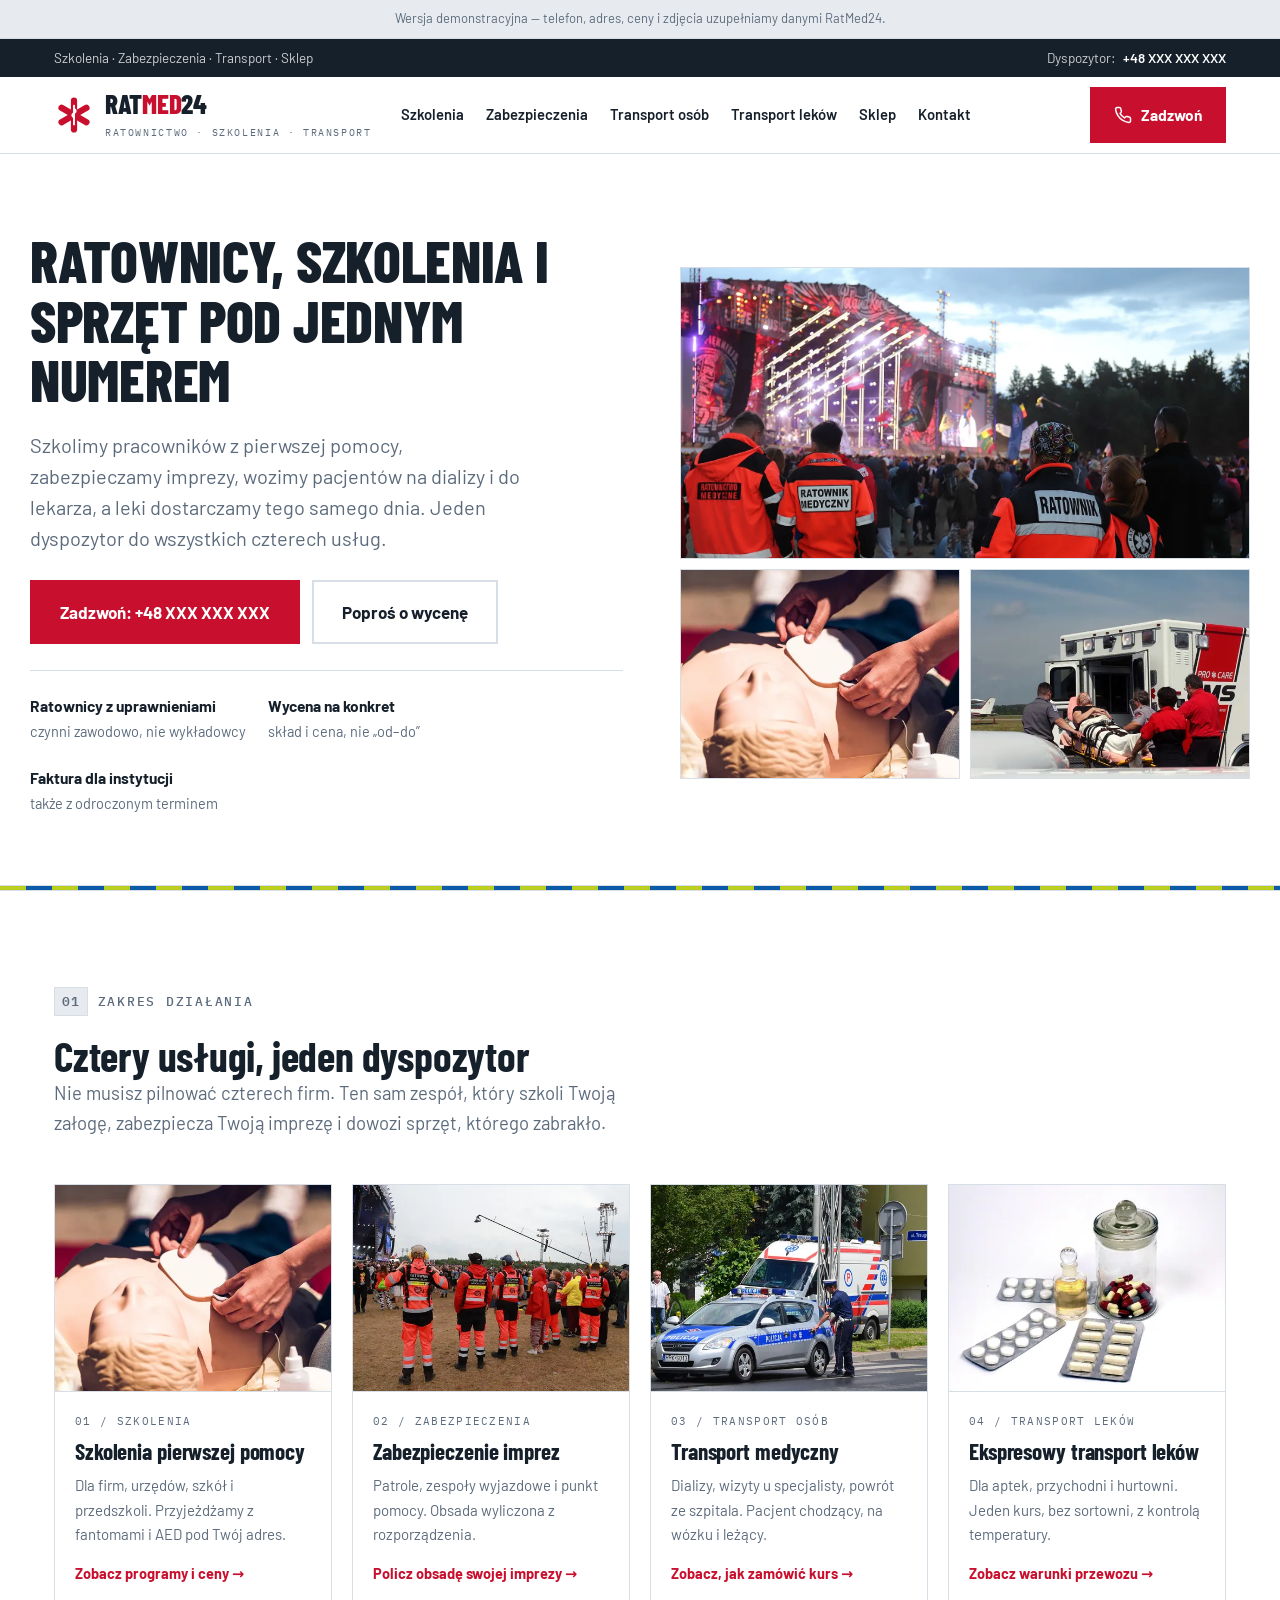
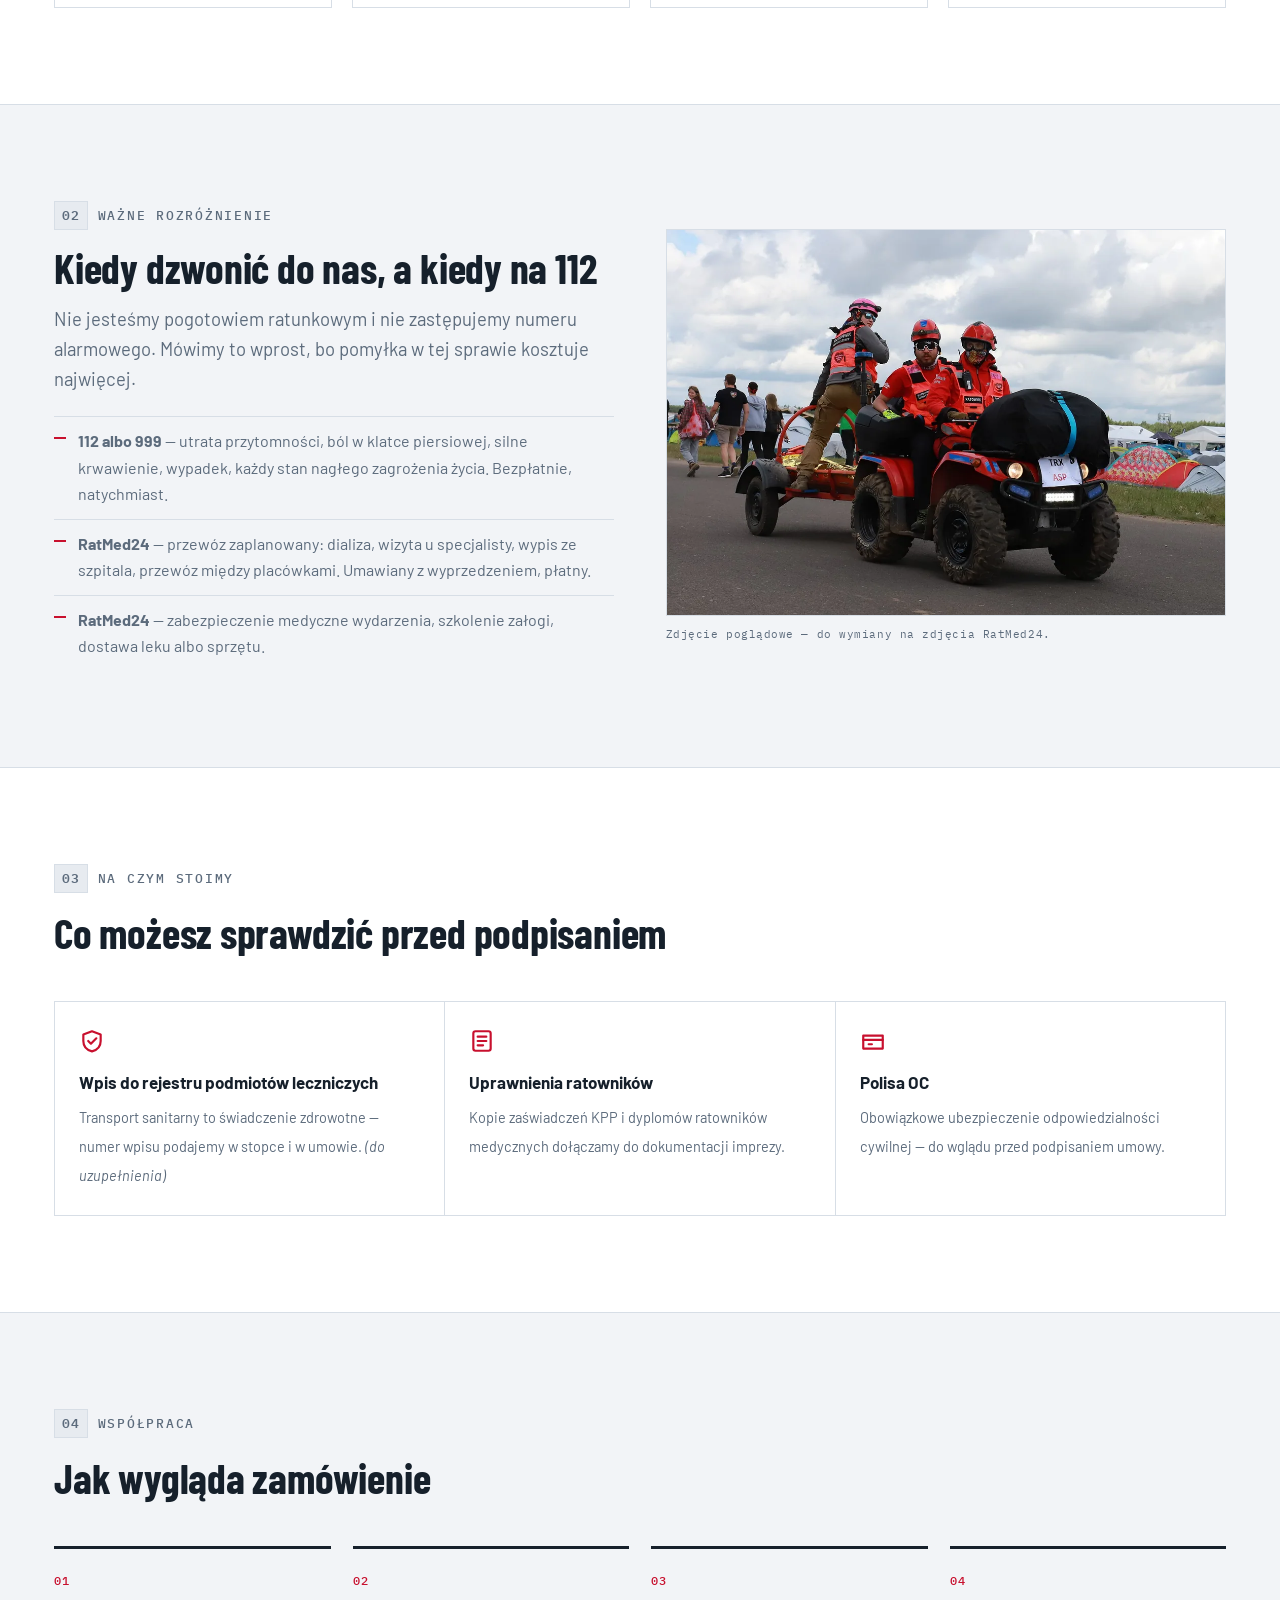
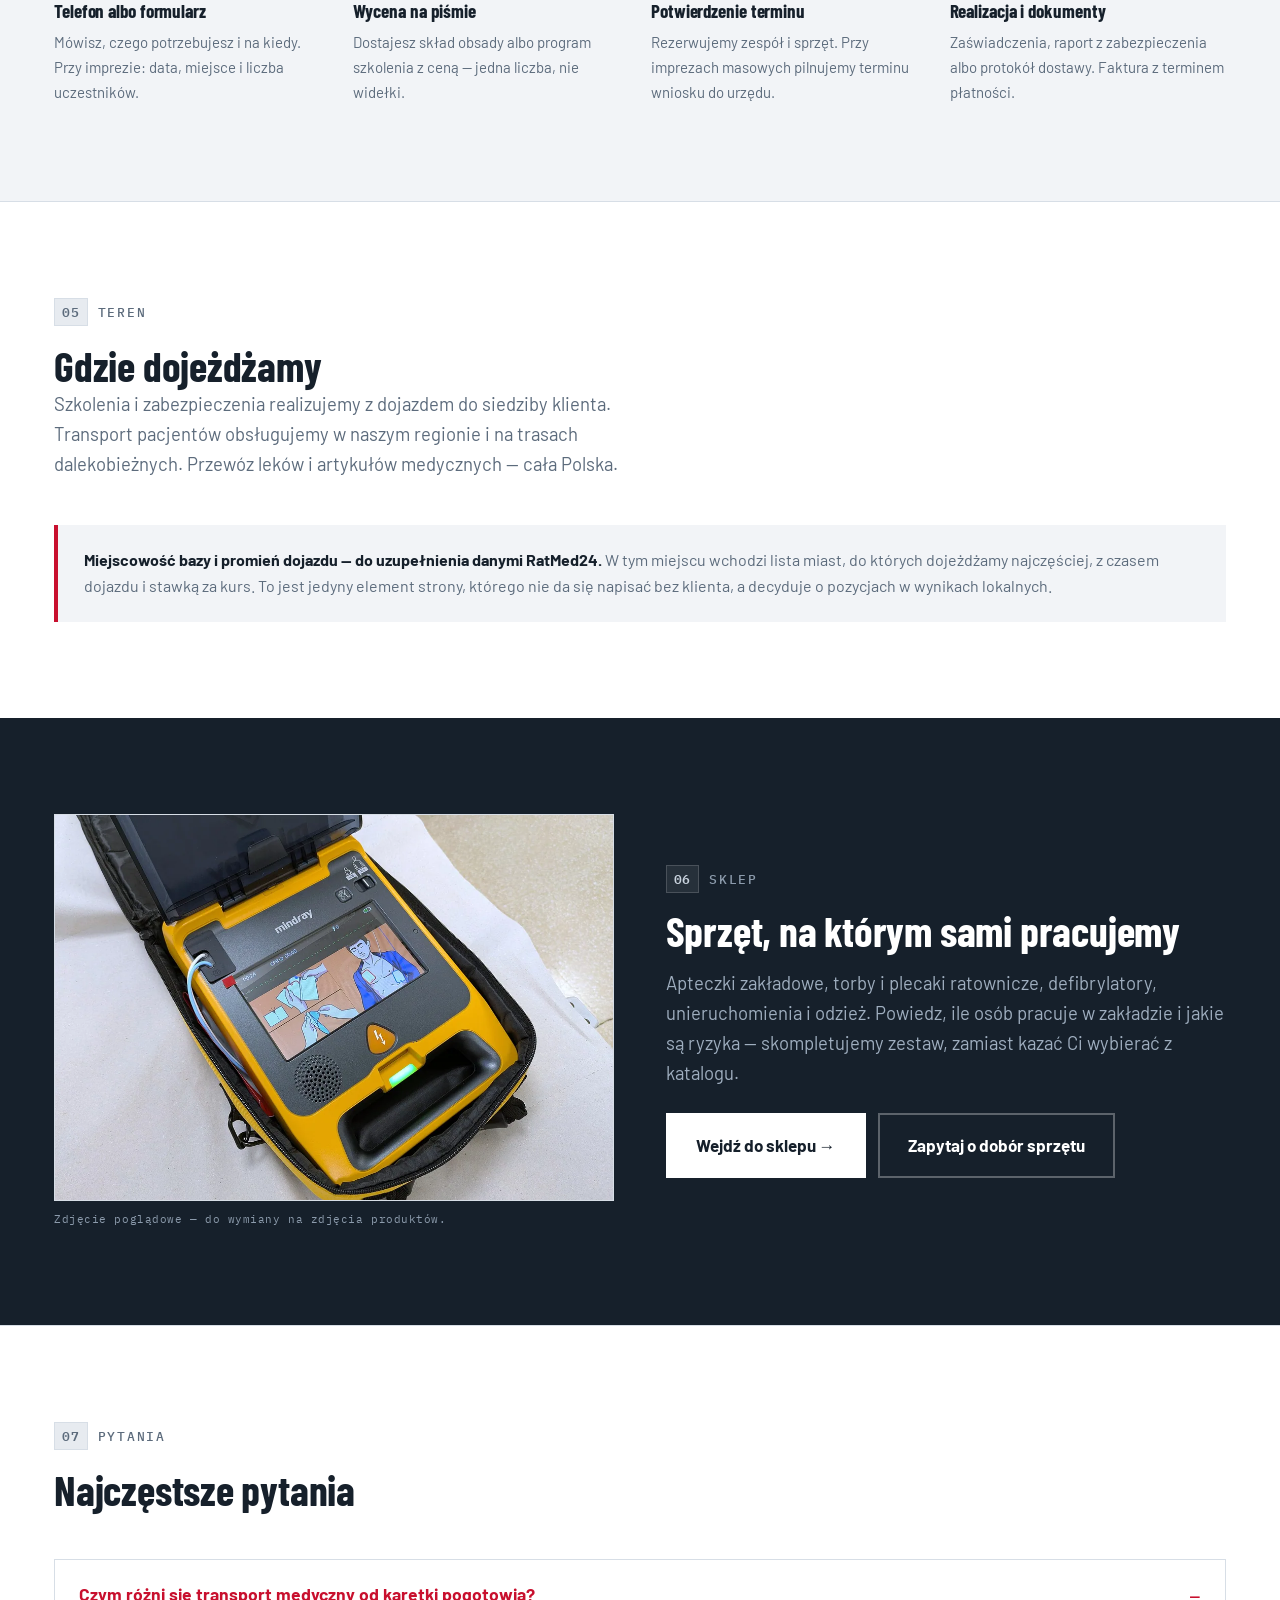
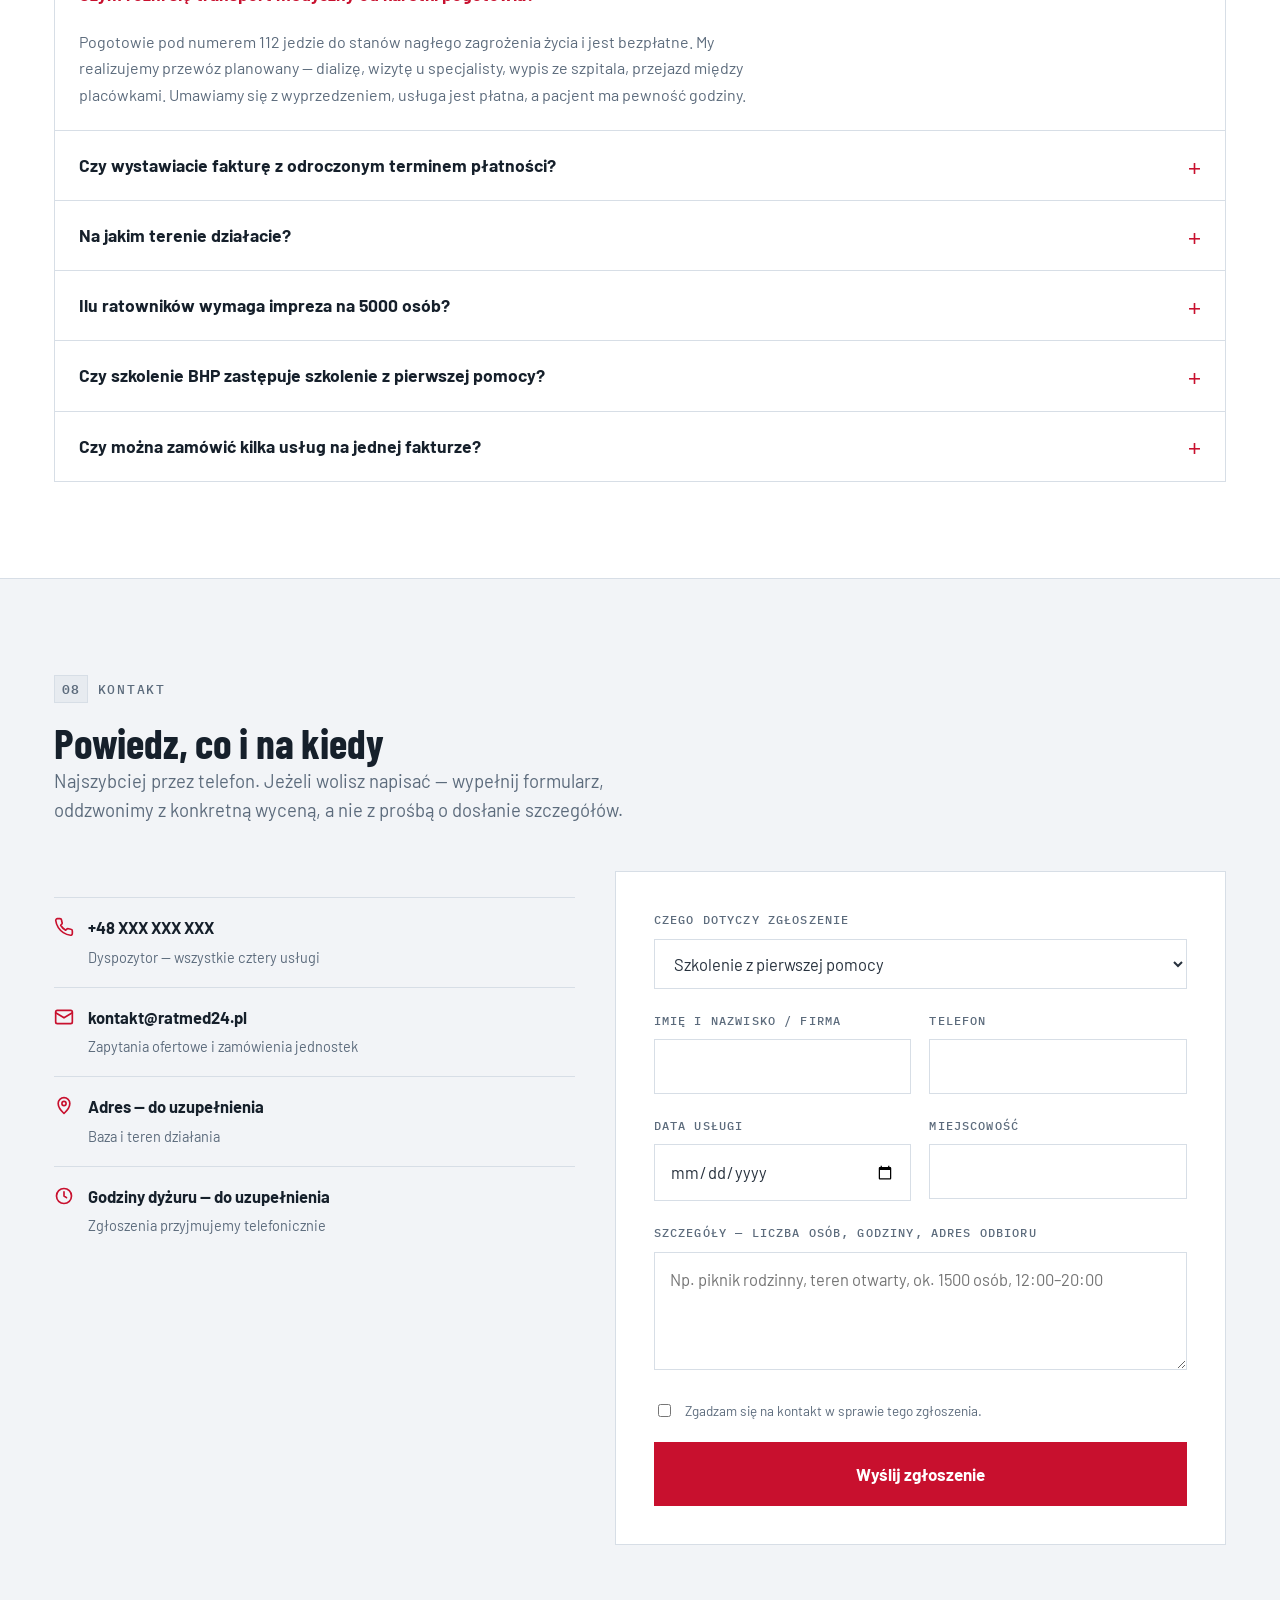
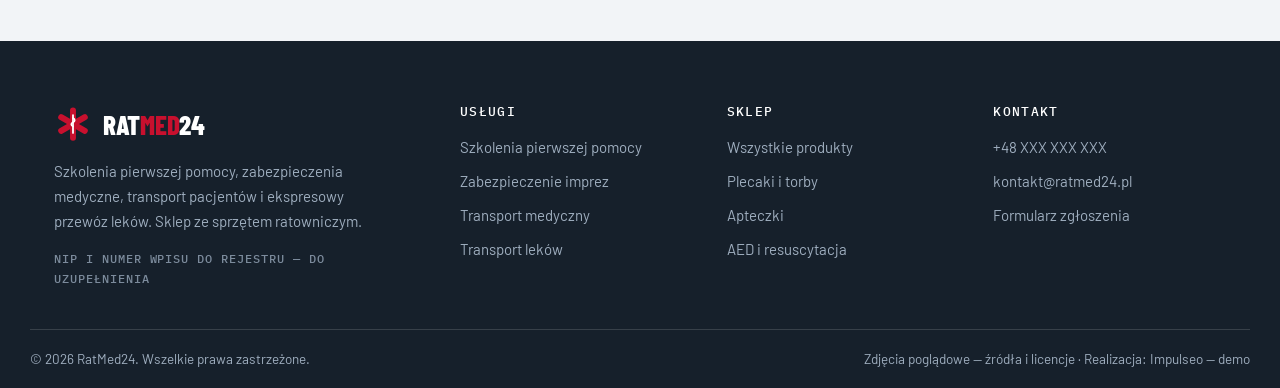
==== index.html @ 541c017d "RatMed24: demo strony i sklepu dla leada Szesc stron: glowna plus cztery podstrony uslugowe (szkolen" ====
<!DOCTYPE html>
<html lang="pl">
<head>
<meta charset="utf-8">
<meta name="viewport" content="width=device-width, initial-scale=1">
<title>Transport medyczny, szkolenia i zabezpieczenia — RatMed24</title>
<meta name="description" content="Ratownicy medyczni w jednym miejscu: transport chorych i na dializy, zabezpieczenie imprez, szkolenia pierwszej pomocy dla firm, ekspresowy transport leków. Zadzwoń po wycenę.">
<meta name="theme-color" content="#16202B">
<meta name="robots" content="index, follow">
<link rel="canonical" href="https://impulseo-pl.github.io/ratmed24/">

<meta property="og:type" content="website">
<meta property="og:title" content="Transport medyczny, szkolenia i zabezpieczenia — RatMed24">
<meta property="og:description" content="Ratownicy medyczni w jednym miejscu: transport chorych i na dializy, zabezpieczenie imprez, szkolenia pierwszej pomocy dla firm, ekspresowy transport leków. Zadzwoń po wycenę.">
<meta property="og:image" content="https://impulseo-pl.github.io/ratmed24/img/hero-ratownicy.webp">
<meta property="og:url" content="https://impulseo-pl.github.io/ratmed24/">
<meta property="og:locale" content="pl_PL">

<link rel="icon" href="data:image/svg+xml,<svg xmlns='http://www.w3.org/2000/svg' viewBox='0 0 64 64'><rect width='64' height='64' fill='%2316202B'/><g fill='%23C8102E'><rect x='27' y='6' width='10' height='52' rx='5'/><rect x='27' y='6' width='10' height='52' rx='5' transform='rotate(60 32 32)'/><rect x='27' y='6' width='10' height='52' rx='5' transform='rotate(120 32 32)'/></g></svg>">

<link rel="preconnect" href="https://fonts.googleapis.com">
<link rel="preconnect" href="https://fonts.gstatic.com" crossorigin>
<link href="https://fonts.googleapis.com/css2?family=Barlow:wght@400;500;600;700&family=Barlow+Condensed:wght@600;700;800&family=IBM+Plex+Mono:wght@400;500&display=swap" rel="stylesheet">
<link rel="stylesheet" href="assets/styles.css?v=3">
<script type="application/ld+json">
{
  "@context":"https://schema.org",
  "@graph":[
    {
      "@type":"MedicalBusiness",
      "@id":"https://impulseo-pl.github.io/ratmed24/#firma",
      "name":"RatMed24",
      "description":"Szkolenia pierwszej pomocy dla firm i instytucji, zabezpieczenie medyczne imprez, transport medyczny osob, ekspresowy transport lekow i sklep ze sprzetem ratowniczym.",
      "url":"https://impulseo-pl.github.io/ratmed24/",
      "telephone":"+48000000000",
      "image":"https://impulseo-pl.github.io/ratmed24/img/hero-ratownicy.webp",
      "address":{"@type":"PostalAddress","addressCountry":"PL"},
      "areaServed":{"@type":"Country","name":"Polska"},
      "hasOfferCatalog":{
        "@type":"OfferCatalog","name":"Uslugi RatMed24",
        "itemListElement":[
          {"@type":"Offer","itemOffered":{"@type":"Service","name":"Szkolenia pierwszej pomocy dla firm i instytucji"}},
          {"@type":"Offer","itemOffered":{"@type":"Service","name":"Zabezpieczenie medyczne imprez"}},
          {"@type":"Offer","itemOffered":{"@type":"Service","name":"Transport medyczny osob"}},
          {"@type":"Offer","itemOffered":{"@type":"Service","name":"Ekspresowy transport lekow i artykulow medycznych"}}
        ]
      }
    },
    {
      "@type":"FAQPage",
      "mainEntity":[
        {"@type":"Question","name":"Czym rozni sie transport medyczny od karetki pogotowia?",
         "acceptedAnswer":{"@type":"Answer","text":"Pogotowie pod numerem 112 jedzie do stanow nagpych i jest bezplatne. My realizujemy przewoz planowany: dializy, wizyty, wypisy ze szpitala. To usluga komercyjna, umawiana z wyprzedzeniem."}},
        {"@type":"Question","name":"Czy wystawiacie fakture z odroczonym terminem platnosci?",
         "acceptedAnswer":{"@type":"Answer","text":"Dla firm, szkol, urzedow i jednostek OSP tak. Dla osob prywatnych rozliczamy sie przy wykonaniu uslugi."}},
        {"@type":"Question","name":"Na jakim terenie dzialacie?",
         "acceptedAnswer":{"@type":"Answer","text":"Szkolenia i zabezpieczenia realizujemy z dojazdem do klienta. Transport lekow i artykulow medycznych obslugujemy na terenie calej Polski."}},
        {"@type":"Question","name":"Ilu ratownikow wymaga impreza na 5000 osob?",
         "acceptedAnswer":{"@type":"Answer","text":"Przy imprezie masowej sklad wynika z rozporzadzenia Ministra Zdrowia z 6 lutego 2012 r. Dla 5000 uczestnikow to jeden zespol podstawowy i jeden patrol ratowniczy. Kalkulator na stronie zabezpieczen liczy to dla kazdej liczby uczestnikow."}},
        {"@type":"Question","name":"Czy szkolenie BHP zastepuje szkolenie z pierwszej pomocy?",
         "acceptedAnswer":{"@type":"Answer","text":"Nie. Kodeks pracy wymaga wyznaczenia pracownikow do udzielania pierwszej pomocy i ich przeszkolenia. Instruktaz BHP nie obejmuje cwiczen z resuscytacji i obslugi defibrylatora."}},
        {"@type":"Question","name":"Czy mozna zamowic wszystkie uslugi na jednej fakturze?",
         "acceptedAnswer":{"@type":"Answer","text":"Tak. Szkolenie, zabezpieczenie imprezy, transport i sprzet rozliczamy jednym dokumentem, jezeli dotycza tego samego zlecenia."}}
      ]
    }
  ]
}
</script>
</head>
<body>

<div class="demo-pas">
  <div class="wrap">Wersja demonstracyjna — telefon, adres, ceny i zdjęcia uzupełniamy danymi RatMed24.</div>
</div>

<div class="gorny">
  <div class="wrap gorny__rzad">
    <span class="gorny__poz">Szkolenia · Zabezpieczenia · Transport · Sklep</span>
    <span class="gorny__poz">Dyspozytor: <a href="tel:+48000000000">+48 XXX XXX XXX</a></span>
  </div>
</div>

<header class="nawigacja">
  <div class="wrap nawigacja__rzad">
    <a href="index.html" class="logo" aria-label="RatMed24 — strona główna">
      <svg viewBox="0 0 64 64" aria-hidden="true">
        <g fill="#C8102E">
          <rect x="27" y="4" width="10" height="56" rx="5"/>
          <rect x="27" y="4" width="10" height="56" rx="5" transform="rotate(60 32 32)"/>
          <rect x="27" y="4" width="10" height="56" rx="5" transform="rotate(120 32 32)"/>
        </g>
        <path d="M32 17v30" stroke="#fff" stroke-width="3" stroke-linecap="round"/>
        <path d="M32 22c4 1.6 4 5.4 0 7s-4 5.4 0 7" stroke="#fff" stroke-width="2.6" fill="none" stroke-linecap="round"/>
      </svg>
      <span>
        <span class="logo__nazwa">Rat<span>Med</span>24</span>
        <span class="logo__pod">Ratownictwo · Szkolenia · Transport</span>
      </span>
    </a>

    <nav aria-label="Menu główne">
      <ul class="menu" id="menu">
        <li><a href="szkolenia-pierwszej-pomocy.html">Szkolenia</a></li>
        <li><a href="zabezpieczenie-medyczne-imprez.html">Zabezpieczenia</a></li>
        <li><a href="transport-medyczny.html">Transport osób</a></li>
        <li><a href="transport-lekow.html">Transport leków</a></li>
        <li><a href="sklep.html">Sklep</a></li>
        <li><a href="index.html#kontakt">Kontakt</a></li>
      </ul>
    </nav>

    <div class="nawigacja__akcja">
      <a class="guzik guzik--czerwony" href="tel:+48000000000"><svg viewBox="0 0 24 24" fill="none" stroke="currentColor" stroke-width="2" stroke-linecap="round" stroke-linejoin="round"><path d="M22 16.9v3a2 2 0 0 1-2.2 2 19.8 19.8 0 0 1-8.6-3.1 19.5 19.5 0 0 1-6-6A19.8 19.8 0 0 1 2.1 4.2 2 2 0 0 1 4.1 2h3a2 2 0 0 1 2 1.7c.1 1 .3 1.9.6 2.8a2 2 0 0 1-.4 2.1L8 9.9a16 16 0 0 0 6 6l1.3-1.3a2 2 0 0 1 2.1-.5c.9.3 1.8.5 2.8.6a2 2 0 0 1 1.8 2.1z"/></svg>Zadzwoń</a>
      <button class="hamburger" id="hamburger" aria-label="Menu" aria-expanded="false">
        <svg viewBox="0 0 24 24" fill="none" stroke="currentColor" stroke-width="2" stroke-linecap="round"><path d="M3 6h18M3 12h18M3 18h18"/></svg>
      </button>
    </div>
  </div>
</header>

<!-- ======================= HERO ======================= -->
<section class="hero3">
  <div class="wrap hero3__rzad">
    <div>
      <h1>Ratownicy, szkolenia i sprzęt pod jednym numerem</h1>
      <p class="hero3__lead">
        Szkolimy pracowników z pierwszej pomocy, zabezpieczamy imprezy, wozimy pacjentów
        na dializy i do lekarza, a leki dostarczamy tego samego dnia. Jeden dyspozytor
        do wszystkich czterech usług.
      </p>
      <div class="hero3__akcje">
        <a class="guzik guzik--czerwony guzik--duzy" href="tel:+48000000000">Zadzwoń: +48 XXX XXX XXX</a>
        <a class="guzik guzik--obrys guzik--duzy" href="#kontakt">Poproś o wycenę</a>
      </div>
      <div class="hero3__pod">
        <span><b>Ratownicy z uprawnieniami</b>czynni zawodowo, nie wykładowcy</span>
        <span><b>Wycena na konkret</b>skład i cena, nie „od–do”</span>
        <span><b>Faktura dla instytucji</b>także z odroczonym terminem</span>
      </div>
    </div>

    <div class="mozaika">
      <figure>
        <picture>
          <source media="(max-width:700px)" srcset="img/hero-ratownicy-sm.webp">
          <img src="img/hero-ratownicy.webp" alt="Ratownicy medyczni w oznakowanych kurtkach podczas zabezpieczenia imprezy" width="1500" height="840" fetchpriority="high">
        </picture>
      </figure>
      <figure><img src="img/szkolenie-aed-sm.webp" alt="Ćwiczenie na fantomie: naklejanie elektrod defibrylatora AED" width="550" height="380" loading="lazy"></figure>
      <figure><img src="img/transport-nosze-sm.webp" alt="Pacjent na noszach wsuwany do ambulansu" width="550" height="380" loading="lazy"></figure>
    </div>
  </div>
</section>
<div class="battenburg"></div>

<!-- ======================= CZTERY USŁUGI ======================= -->
<section class="sekcja" id="uslugi">
  <div class="wrap">
    <div class="naglowek">
      <span class="nad" data-nr="01">Zakres działania</span>
      <h2>Cztery usługi, jeden dyspozytor</h2>
      <p class="olowek">
        Nie musisz pilnować czterech firm. Ten sam zespół, który szkoli Twoją załogę,
        zabezpiecza Twoją imprezę i dowozi sprzęt, którego zabrakło.
      </p>
    </div>

    <div class="kafle">
      <a class="kafel" href="szkolenia-pierwszej-pomocy.html">
        <div class="kafel__foto"><img src="img/szkolenie-aed-sm.webp" alt="Szkolenie z pierwszej pomocy — ćwiczenie z defibrylatorem AED" width="550" height="380" loading="lazy"></div>
        <div class="kafel__tresc">
          <span class="kafel__nr">01 / SZKOLENIA</span>
          <h3>Szkolenia pierwszej pomocy</h3>
          <p>Dla firm, urzędów, szkół i przedszkoli. Przyjeżdżamy z fantomami i AED pod Twój adres.</p>
          <span class="kafel__wiecej">Zobacz programy i ceny →</span>
        </div>
      </a>

      <a class="kafel" href="zabezpieczenie-medyczne-imprez.html">
        <div class="kafel__foto"><img src="img/zabezpieczenia-sm.webp" alt="Ratownicy medyczni zabezpieczający imprezę plenerową" width="550" height="380" loading="lazy"></div>
        <div class="kafel__tresc">
          <span class="kafel__nr">02 / ZABEZPIECZENIA</span>
          <h3>Zabezpieczenie imprez</h3>
          <p>Patrole, zespoły wyjazdowe i punkt pomocy. Obsada wyliczona z rozporządzenia.</p>
          <span class="kafel__wiecej">Policz obsadę swojej imprezy →</span>
        </div>
      </a>

      <a class="kafel" href="transport-medyczny.html">
        <div class="kafel__foto"><img src="img/transport-ambulans-sm.webp" alt="Ambulans do transportu medycznego pacjentów" width="550" height="380" loading="lazy"></div>
        <div class="kafel__tresc">
          <span class="kafel__nr">03 / TRANSPORT OSÓB</span>
          <h3>Transport medyczny</h3>
          <p>Dializy, wizyty u specjalisty, powrót ze szpitala. Pacjent chodzący, na wózku i leżący.</p>
          <span class="kafel__wiecej">Zobacz, jak zamówić kurs →</span>
        </div>
      </a>

      <a class="kafel" href="transport-lekow.html">
        <div class="kafel__foto"><img src="img/leki-blistry-sm.webp" alt="Leki przygotowane do ekspresowego przewozu" width="550" height="380" loading="lazy"></div>
        <div class="kafel__tresc">
          <span class="kafel__nr">04 / TRANSPORT LEKÓW</span>
          <h3>Ekspresowy transport leków</h3>
          <p>Dla aptek, przychodni i hurtowni. Jeden kurs, bez sortowni, z kontrolą temperatury.</p>
          <span class="kafel__wiecej">Zobacz warunki przewozu →</span>
        </div>
      </a>
    </div>
  </div>
</section>

<!-- ======================= KIEDY DO NAS, KIEDY 112 ======================= -->
<section class="sekcja sekcja--tlo">
  <div class="wrap">
    <div class="dwie">
      <div>
        <span class="nad" data-nr="02">Ważne rozróżnienie</span>
        <h2>Kiedy dzwonić do nas, a kiedy na 112</h2>
        <p class="olowek">
          Nie jesteśmy pogotowiem ratunkowym i nie zastępujemy numeru alarmowego.
          Mówimy to wprost, bo pomyłka w tej sprawie kosztuje najwięcej.
        </p>
        <ul class="lista-prosta">
          <li><strong>112 albo 999</strong> — utrata przytomności, ból w klatce piersiowej, silne krwawienie, wypadek, każdy stan nagłego zagrożenia życia. Bezpłatnie, natychmiast.</li>
          <li><strong>RatMed24</strong> — przewóz zaplanowany: dializa, wizyta u specjalisty, wypis ze szpitala, przewóz między placówkami. Umawiany z wyprzedzeniem, płatny.</li>
          <li><strong>RatMed24</strong> — zabezpieczenie medyczne wydarzenia, szkolenie załogi, dostawa leku albo sprzętu.</li>
        </ul>
      </div>
      <figure class="foto">
        <picture>
          <source media="(max-width:700px)" srcset="img/patrol-quad-sm.webp">
          <img src="img/patrol-quad.webp" alt="Patrol ratowniczy na quadzie z przyczepką i noszami" width="1100" height="760" loading="lazy">
        </picture>
        <figcaption>Zdjęcie poglądowe — do wymiany na zdjęcia RatMed24.</figcaption>
      </figure>
    </div>
  </div>
</section>

<!-- ======================= DOWODY ======================= -->
<section class="sekcja">
  <div class="wrap">
    <div class="naglowek">
      <span class="nad" data-nr="03">Na czym stoimy</span>
      <h2>Co możesz sprawdzić przed podpisaniem</h2>
    </div>
    <div class="dowody">
      <div class="dowod">
        <svg viewBox="0 0 24 24" fill="none" stroke="currentColor" stroke-width="2" stroke-linecap="round" stroke-linejoin="round"><path d="M12 3 4 6v6c0 5 3.4 8.4 8 9.6 4.6-1.2 8-4.6 8-9.6V6z"/><path d="m8.5 12 2.5 2.5L16 9.5"/></svg>
        <b>Wpis do rejestru podmiotów leczniczych</b>
        <span>Transport sanitarny to świadczenie zdrowotne — numer wpisu podajemy w stopce i w umowie. <em>(do uzupełnienia)</em></span>
      </div>
      <div class="dowod">
        <svg viewBox="0 0 24 24" fill="none" stroke="currentColor" stroke-width="2" stroke-linecap="round" stroke-linejoin="round"><rect x="4" y="3" width="16" height="18" rx="2"/><path d="M8 8h8M8 12h8M8 16h5"/></svg>
        <b>Uprawnienia ratowników</b>
        <span>Kopie zaświadczeń KPP i dyplomów ratowników medycznych dołączamy do dokumentacji imprezy.</span>
      </div>
      <div class="dowod">
        <svg viewBox="0 0 24 24" fill="none" stroke="currentColor" stroke-width="2" stroke-linecap="round" stroke-linejoin="round"><path d="M3 7h18v12H3z"/><path d="M3 11h18M8 15h3"/></svg>
        <b>Polisa OC</b>
        <span>Obowiązkowe ubezpieczenie odpowiedzialności cywilnej — do wglądu przed podpisaniem umowy.</span>
      </div>
    </div>
  </div>
</section>

<!-- ======================= JAK ZAMÓWIĆ ======================= -->
<section class="sekcja sekcja--tlo">
  <div class="wrap">
    <div class="naglowek">
      <span class="nad" data-nr="04">Współpraca</span>
      <h2>Jak wygląda zamówienie</h2>
    </div>
    <div class="kroki">
      <div class="krok">
        <h4>Telefon albo formularz</h4>
        <p>Mówisz, czego potrzebujesz i na kiedy. Przy imprezie: data, miejsce i liczba uczestników.</p>
      </div>
      <div class="krok">
        <h4>Wycena na piśmie</h4>
        <p>Dostajesz skład obsady albo program szkolenia z ceną — jedna liczba, nie widełki.</p>
      </div>
      <div class="krok">
        <h4>Potwierdzenie terminu</h4>
        <p>Rezerwujemy zespół i sprzęt. Przy imprezach masowych pilnujemy terminu wniosku do urzędu.</p>
      </div>
      <div class="krok">
        <h4>Realizacja i dokumenty</h4>
        <p>Zaświadczenia, raport z zabezpieczenia albo protokół dostawy. Faktura z terminem płatności.</p>
      </div>
    </div>
  </div>
</section>

<!-- ======================= GDZIE DZIAŁAMY ======================= -->
<section class="sekcja">
  <div class="wrap">
    <div class="naglowek">
      <span class="nad" data-nr="05">Teren</span>
      <h2>Gdzie dojeżdżamy</h2>
      <p class="olowek">
        Szkolenia i zabezpieczenia realizujemy z dojazdem do siedziby klienta. Transport pacjentów
        obsługujemy w naszym regionie i na trasach dalekobieżnych. Przewóz leków i artykułów
        medycznych — cała Polska.
      </p>
    </div>
    <div class="przepis">
      <b>Miejscowość bazy i promień dojazdu — do uzupełnienia danymi RatMed24.</b>
      W tym miejscu wchodzi lista miast, do których dojeżdżamy najczęściej, z czasem dojazdu
      i stawką za kurs. To jest jedyny element strony, którego nie da się napisać bez klienta,
      a decyduje o pozycjach w wynikach lokalnych.
    </div>
  </div>
</section>

<!-- ======================= SKLEP ======================= -->
<section class="sekcja sekcja--ciemna">
  <div class="wrap">
    <div class="dwie dwie--odwrotnie">
      <div>
        <span class="nad nad--jasny" data-nr="06">Sklep</span>
        <h2>Sprzęt, na którym sami pracujemy</h2>
        <p class="olowek">
          Apteczki zakładowe, torby i plecaki ratownicze, defibrylatory, unieruchomienia i odzież.
          Powiedz, ile osób pracuje w zakładzie i jakie są ryzyka — skompletujemy zestaw,
          zamiast kazać Ci wybierać z katalogu.
        </p>
        <div style="display:flex; gap:12px; flex-wrap:wrap; margin-top:26px">
          <a class="guzik guzik--jasny guzik--duzy" href="sklep.html">Wejdź do sklepu →</a>
          <a class="guzik guzik--obrys guzik--duzy" href="tel:+48000000000" style="color:#fff; border-color:rgba(255,255,255,.3)">Zapytaj o dobór sprzętu</a>
        </div>
      </div>
      <figure class="foto">
        <img src="img/aed-urzadzenie.webp" alt="Defibrylator AED przygotowany do użycia" width="1100" height="760" loading="lazy">
        <figcaption style="color:#8C9BAC">Zdjęcie poglądowe — do wymiany na zdjęcia produktów.</figcaption>
      </figure>
    </div>
  </div>
</section>

<!-- ======================= FAQ ======================= -->
<section class="sekcja">
  <div class="wrap">
    <div class="naglowek">
      <span class="nad" data-nr="07">Pytania</span>
      <h2>Najczęstsze pytania</h2>
    </div>
    <div class="faq">
      <details open>
        <summary>Czym różni się transport medyczny od karetki pogotowia?</summary>
        <div class="faq__tresc">
          Pogotowie pod numerem 112 jedzie do stanów nagłego zagrożenia życia i jest bezpłatne.
          My realizujemy przewóz planowany — dializę, wizytę u specjalisty, wypis ze szpitala,
          przejazd między placówkami. Umawiamy się z wyprzedzeniem, usługa jest płatna,
          a pacjent ma pewność godziny.
        </div>
      </details>
      <details>
        <summary>Czy wystawiacie fakturę z odroczonym terminem płatności?</summary>
        <div class="faq__tresc">
          Dla firm, szkół, urzędów i jednostek OSP — tak, termin ustalamy przy pierwszym zleceniu.
          Przy zakupach sprzętu przygotowujemy proformę do uruchomienia środków. Osoby prywatne
          rozliczają się przy wykonaniu usługi.
        </div>
      </details>
      <details>
        <summary>Na jakim terenie działacie?</summary>
        <div class="faq__tresc">
          Szkolenia i zabezpieczenia realizujemy z dojazdem pod wskazany adres. Transport pacjentów
          obsługujemy w regionie i na trasach dalekobieżnych. Przewóz leków i artykułów medycznych —
          na terenie całej Polski.
        </div>
      </details>
      <details>
        <summary>Ilu ratowników wymaga impreza na 5000 osób?</summary>
        <div class="faq__tresc">
          Przy imprezie masowej skład obsady wynika z rozporządzenia Ministra Zdrowia
          z 6 lutego 2012 r. Dla 5000 uczestników to jeden zespół podstawowy i jeden patrol
          ratowniczy. Powyżej tej liczby dochodzi zespół specjalistyczny i kolejne patrole.
          <a href="zabezpieczenie-medyczne-imprez.html#kalkulator">Kalkulator obsady</a>
          policzy to dla Twojej imprezy.
        </div>
      </details>
      <details>
        <summary>Czy szkolenie BHP zastępuje szkolenie z pierwszej pomocy?</summary>
        <div class="faq__tresc">
          Nie. Kodeks pracy wymaga wyznaczenia pracowników do udzielania pierwszej pomocy
          i ich przeszkolenia. Instruktaż BHP nie obejmuje ćwiczeń z resuscytacji ani obsługi
          defibrylatora — a właśnie to sprawdza inspektor przy kontroli.
        </div>
      </details>
      <details>
        <summary>Czy można zamówić kilka usług na jednej fakturze?</summary>
        <div class="faq__tresc">
          Tak. Szkolenie załogi, zabezpieczenie firmowego pikniku, apteczki i transport rozliczamy
          jednym dokumentem, jeżeli dotyczą tego samego zlecenia.
        </div>
      </details>
    </div>
  </div>
</section>

<!-- ======================= KONTAKT ======================= -->
<section class="sekcja sekcja--tlo" id="kontakt">
  <div class="wrap">
    <div class="naglowek">
      <span class="nad" data-nr="08">Kontakt</span>
      <h2>Powiedz, co i na kiedy</h2>
      <p class="olowek">
        Najszybciej przez telefon. Jeżeli wolisz napisać — wypełnij formularz, oddzwonimy
        z konkretną wyceną, a nie z prośbą o dosłanie szczegółów.
      </p>
    </div>

    <div class="kontakt__rzad">
      <div>
        <ul class="kontakt__dane">
          <li>
            <svg viewBox="0 0 24 24" fill="none" stroke="currentColor" stroke-width="2" stroke-linecap="round" stroke-linejoin="round"><path d="M22 16.9v3a2 2 0 0 1-2.2 2 19.8 19.8 0 0 1-8.6-3.1 19.5 19.5 0 0 1-6-6A19.8 19.8 0 0 1 2.1 4.2 2 2 0 0 1 4.1 2h3a2 2 0 0 1 2 1.7c.1 1 .3 1.9.6 2.8a2 2 0 0 1-.4 2.1L8 9.9a16 16 0 0 0 6 6l1.3-1.3a2 2 0 0 1 2.1-.5c.9.3 1.8.5 2.8.6a2 2 0 0 1 1.8 2.1z"/></svg>
            <div><b><a href="tel:+48000000000">+48 XXX XXX XXX</a></b><span>Dyspozytor — wszystkie cztery usługi</span></div>
          </li>
          <li>
            <svg viewBox="0 0 24 24" fill="none" stroke="currentColor" stroke-width="2" stroke-linecap="round" stroke-linejoin="round"><rect x="2" y="4" width="20" height="16" rx="2"/><path d="m2 7 10 6 10-6"/></svg>
            <div><b><a href="mailto:kontakt@ratmed24.pl">kontakt@ratmed24.pl</a></b><span>Zapytania ofertowe i zamówienia jednostek</span></div>
          </li>
          <li>
            <svg viewBox="0 0 24 24" fill="none" stroke="currentColor" stroke-width="2" stroke-linecap="round" stroke-linejoin="round"><path d="M12 21s7-6.5 7-12a7 7 0 1 0-14 0c0 5.5 7 12 7 12z"/><circle cx="12" cy="9" r="2.5"/></svg>
            <div><b>Adres — do uzupełnienia</b><span>Baza i teren działania</span></div>
          </li>
          <li>
            <svg viewBox="0 0 24 24" fill="none" stroke="currentColor" stroke-width="2" stroke-linecap="round" stroke-linejoin="round"><circle cx="12" cy="12" r="9"/><path d="M12 7v5l3 2"/></svg>
            <div><b>Godziny dyżuru — do uzupełnienia</b><span>Zgłoszenia przyjmujemy telefonicznie</span></div>
          </li>
        </ul>
      </div>

      <form class="formularz" id="formularz" novalidate>
        <div class="pole">
          <label for="f-usluga">Czego dotyczy zgłoszenie</label>
          <select id="f-usluga" name="usluga">
            <option>Szkolenie z pierwszej pomocy</option>
            <option>Zabezpieczenie medyczne imprezy</option>
            <option>Transport pacjenta / dializy</option>
            <option>Ekspresowy transport leków</option>
            <option>Zamówienie sprzętu ze sklepu</option>
          </select>
        </div>
        <div class="formularz__rzad">
          <div class="pole">
            <label for="f-imie">Imię i nazwisko / firma</label>
            <input type="text" id="f-imie" name="imie" required>
          </div>
          <div class="pole">
            <label for="f-tel">Telefon</label>
            <input type="tel" id="f-tel" name="telefon" required>
          </div>
        </div>
        <div class="formularz__rzad">
          <div class="pole">
            <label for="f-data">Data usługi</label>
            <input type="date" id="f-data" name="data">
          </div>
          <div class="pole">
            <label for="f-miejsce">Miejscowość</label>
            <input type="text" id="f-miejsce" name="miejsce">
          </div>
        </div>
        <div class="pole">
          <label for="f-tresc">Szczegóły — liczba osób, godziny, adres odbioru</label>
          <textarea id="f-tresc" name="tresc" placeholder="Np. piknik rodzinny, teren otwarty, ok. 1500 osób, 12:00–20:00"></textarea>
        </div>
        <label class="formularz__zgoda">
          <input type="checkbox" required>
          <span>Zgadzam się na kontakt w sprawie tego zgłoszenia.</span>
        </label>
        <button type="submit" class="guzik guzik--czerwony guzik--pelny guzik--duzy">Wyślij zgłoszenie</button>
        <p id="f-ok" class="formularz__ok" style="display:none; margin-top:16px">
          Zgłoszenie przyjęte. W wersji demonstracyjnej formularz niczego nie wysyła.
        </p>
      </form>
    </div>
  </div>
</section>

<footer class="stopka">
  <div class="wrap stopka__rzad">
    <div>
      <div class="stopka__logo">
        <svg viewBox="0 0 64 64" aria-hidden="true">
        <g fill="#C8102E">
          <rect x="27" y="4" width="10" height="56" rx="5"/>
          <rect x="27" y="4" width="10" height="56" rx="5" transform="rotate(60 32 32)"/>
          <rect x="27" y="4" width="10" height="56" rx="5" transform="rotate(120 32 32)"/>
        </g>
        <path d="M32 17v30" stroke="#fff" stroke-width="3" stroke-linecap="round"/>
        <path d="M32 22c4 1.6 4 5.4 0 7s-4 5.4 0 7" stroke="#fff" stroke-width="2.6" fill="none" stroke-linecap="round"/>
      </svg>
        <span class="logo__nazwa">Rat<span>Med</span>24</span>
      </div>
      <p style="max-width:40ch">
        Szkolenia pierwszej pomocy, zabezpieczenia medyczne, transport pacjentów
        i ekspresowy przewóz leków. Sklep ze sprzętem ratowniczym.
      </p>
      <p class="mono" style="margin-top:14px; color:#7C8B9C">NIP i numer wpisu do rejestru — do uzupełnienia</p>
    </div>
    <div>
      <h4>Usługi</h4>
      <ul>
        <li><a href="szkolenia-pierwszej-pomocy.html">Szkolenia pierwszej pomocy</a></li>
        <li><a href="zabezpieczenie-medyczne-imprez.html">Zabezpieczenie imprez</a></li>
        <li><a href="transport-medyczny.html">Transport medyczny</a></li>
        <li><a href="transport-lekow.html">Transport leków</a></li>
      </ul>
    </div>
    <div>
      <h4>Sklep</h4>
      <ul>
        <li><a href="sklep.html">Wszystkie produkty</a></li>
        <li><a href="sklep.html#plecaki">Plecaki i torby</a></li>
        <li><a href="sklep.html#apteczki">Apteczki</a></li>
        <li><a href="sklep.html#aed">AED i resuscytacja</a></li>
      </ul>
    </div>
    <div>
      <h4>Kontakt</h4>
      <ul>
        <li><a href="tel:+48000000000">+48 XXX XXX XXX</a></li>
        <li><a href="mailto:kontakt@ratmed24.pl">kontakt@ratmed24.pl</a></li>
        <li><a href="index.html#kontakt">Formularz zgłoszenia</a></li>
      </ul>
    </div>
  </div>
  <div class="wrap stopka__dol">
    <span>© <span id="rok">2026</span> RatMed24. Wszelkie prawa zastrzeżone.</span>
    <span>Zdjęcia poglądowe — <a href="zrodla-zdjec.html">źródła i licencje</a> · Realizacja: Impulseo — demo</span>
  </div>
</footer>

<div class="pasek-tel">
  <a href="tel:+48000000000"><svg viewBox="0 0 24 24" fill="none" stroke="currentColor" stroke-width="2" stroke-linecap="round" stroke-linejoin="round"><path d="M22 16.9v3a2 2 0 0 1-2.2 2 19.8 19.8 0 0 1-8.6-3.1 19.5 19.5 0 0 1-6-6A19.8 19.8 0 0 1 2.1 4.2 2 2 0 0 1 4.1 2h3a2 2 0 0 1 2 1.7c.1 1 .3 1.9.6 2.8a2 2 0 0 1-.4 2.1L8 9.9a16 16 0 0 0 6 6l1.3-1.3a2 2 0 0 1 2.1-.5c.9.3 1.8.5 2.8.6a2 2 0 0 1 1.8 2.1z"/></svg>Zadzwoń</a>
  <a href="index.html#kontakt">Napisz</a>
</div>

<script src="assets/app.js?v=3"></script>
</body>
</html>
---- assets/styles.css ----
/* ==========================================================================
   RatMed24 — arkusz stylów
   Paleta ratownicza: czerwień ambulansowa, grafit, hi-viz limonka,
   błękit z szachownicy Battenburg. Ostre krawędzie, linie siatki,
   dane techniczne w monospace. Bez gradientów i poświat.
   ========================================================================== */

:root{
  --czerwien:   #C8102E;   /* czerwień ratownicza — akcent i wezwania do działania */
  --czerwien-2: #9E0B23;
  --czerwien-3: #F3DADF;

  --grafit:     #16202B;   /* ciemne sekcje i nagłówki */
  --grafit-2:   #253243;
  --grafit-3:   #3A4A5E;

  --blekit:     #005EB8;   /* błękit z szachownicy Battenburg */
  --limonka:    #CDE500;   /* hi-viz — wyłącznie wąskie pasy i plakietki */
  --zielen:     #1E8E4A;

  --biel:   #FFFFFF;
  --tlo:    #F2F4F7;
  --tlo-2:  #E7EBF0;
  --kreska: #D7DEE6;
  --tekst:  #27313D;
  --tekst-2:#5C6B7C;

  --max: 1220px;
  --gut: 24px;
  --cien: 0 1px 2px rgba(22,32,43,.06), 0 8px 24px rgba(22,32,43,.07);
  --cien-m: 0 2px 6px rgba(22,32,43,.10), 0 20px 48px rgba(22,32,43,.14);
  --tempo: cubic-bezier(.22,.61,.36,1);
}

*,*::before,*::after{ box-sizing:border-box; }
html{ scroll-behavior:smooth; scroll-padding-top:104px; }

body{
  margin:0;
  background:var(--biel);
  color:var(--tekst);
  font-family:'Barlow','Segoe UI',system-ui,sans-serif;
  font-size:17.5px;
  line-height:1.66;
  -webkit-font-smoothing:antialiased;
  overflow-x:hidden;
}

img,svg{ max-width:100%; height:auto; display:block; }
a{ color:inherit; }
button{ font:inherit; }

.wrap{ max-width:var(--max); margin:0 auto; padding:0 var(--gut); position:relative; }

h1,h2,h3,h4{
  margin:0; color:var(--grafit); font-weight:700; line-height:1.1;
  font-family:'Barlow Condensed','Barlow',system-ui,sans-serif;
  letter-spacing:-.005em;
}
h1{ font-size:clamp(34px,4.4vw,54px); font-weight:800; line-height:1.06; }
h2{ font-size:clamp(28px,3.4vw,42px); }
h3{ font-size:clamp(20px,1.8vw,25px); }
h4{ font-size:18px; }
p{ margin:0 0 1em; }
p:last-child{ margin-bottom:0; }

.mono{
  font-family:'IBM Plex Mono',ui-monospace,Consolas,monospace;
  font-size:12px; letter-spacing:.08em; text-transform:uppercase; font-weight:500;
}

/* numer sekcji — jak pozycja w kosztorysie */
.nad{
  display:flex; align-items:center; gap:10px;
  font-family:'IBM Plex Mono',ui-monospace,Consolas,monospace;
  font-size:12.5px; font-weight:500; letter-spacing:.14em; text-transform:uppercase;
  color:var(--tekst-2); margin-bottom:16px;
}
.nad::before{
  content:attr(data-nr); color:var(--tekst-2); background:var(--tlo-2);
  padding:3px 7px; font-weight:600; letter-spacing:.06em; border:1px solid var(--kreska);
}
.nad--jasny{ color:#8C9BAC; }
.nad--jasny::before{ background:rgba(255,255,255,.07); color:#C9D3DE; border-color:rgba(255,255,255,.16); }

.olowek{ color:var(--tekst-2); max-width:62ch; font-size:18.5px; line-height:1.62; }

.sekcja{ padding:clamp(64px,7.5vw,108px) 0; border-top:1px solid var(--kreska); }
.sekcja--tlo{ background:var(--tlo); }
.sekcja--ciemna{ background:var(--grafit); color:#C9D3DE; border-top:none; }
.sekcja--ciemna h2,.sekcja--ciemna h3,.sekcja--ciemna h4{ color:var(--biel); }
.sekcja--ciemna .olowek{ color:#9FAEBF; }

.naglowek{ max-width:66ch; margin-bottom:clamp(30px,4vw,46px); }

/* pas Battenburg — szachownica z boku ambulansu */
.battenburg{
  height:4px;
  background:repeating-linear-gradient(90deg, #B9CE1F 0 26px, #0A5AA8 26px 52px);
}
.battenburg--cienki{ height:6px; }

/* ==========================================================================
   1. GÓRNY PASEK I NAWIGACJA
   ========================================================================== */
.gorny{ background:var(--grafit); color:rgba(255,255,255,.78); font-size:13.5px; padding:8px 0; }
.gorny__rzad{ display:flex; justify-content:space-between; align-items:center; gap:16px; flex-wrap:wrap; }
.gorny__lewo{ display:flex; gap:22px; flex-wrap:wrap; }
.gorny__poz{ display:flex; align-items:center; gap:7px; }
.gorny__poz svg{ width:15px; height:15px; color:var(--limonka); flex:none; }
.gorny a{ color:#fff; font-weight:600; text-decoration:none; }
.gorny a:hover{ color:var(--limonka); }

.nawigacja{
  position:sticky; top:0; z-index:60; background:rgba(255,255,255,.97);
  backdrop-filter:saturate(180%) blur(8px);
  border-bottom:1px solid var(--kreska);
}
.nawigacja__rzad{ display:flex; align-items:center; gap:18px; height:76px; }
.logo{ display:flex; align-items:center; gap:11px; text-decoration:none; flex:none; }
.logo svg{ width:40px; height:40px; flex:none; }
.logo__nazwa{
  font-family:'Barlow Condensed',sans-serif; font-weight:800; font-size:27px;
  letter-spacing:-.01em; color:var(--grafit); text-transform:uppercase; line-height:1;
}
.logo__nazwa span{ color:var(--czerwien); }
.logo__pod{
  display:block; font-family:'IBM Plex Mono',monospace; font-size:9.5px;
  letter-spacing:.17em; color:var(--tekst-2); text-transform:uppercase; font-weight:400; margin-top:3px;
}

.menu{ display:flex; gap:0; flex-wrap:nowrap; white-space:nowrap; list-style:none; margin:0; padding:0; margin-left:auto; }
.menu a{
  display:block; padding:8px 11px; text-decoration:none; font-weight:600; font-size:14.8px;
  color:var(--grafit); border-bottom:2px solid transparent; transition:.16s var(--tempo);
}
.menu a:hover,.menu a[aria-current="page"]{ color:var(--czerwien); border-bottom-color:var(--czerwien); }

.nawigacja__akcja{ display:flex; align-items:center; gap:12px; flex:none; margin-left:auto; }

.guzik{
  display:inline-flex; align-items:center; justify-content:center; gap:9px;
  padding:13px 22px; font-weight:700; font-size:15.5px; text-decoration:none;
  border:2px solid transparent; cursor:pointer; transition:.16s var(--tempo);
  font-family:'Barlow',sans-serif;
}
.guzik svg{ width:18px; height:18px; flex:none; }
.guzik--czerwony{ background:var(--czerwien); color:#fff; border-color:var(--czerwien); }
.guzik--czerwony:hover{ background:var(--czerwien-2); border-color:var(--czerwien-2); }
.guzik--obrys{ background:transparent; color:var(--grafit); border-color:var(--kreska); }
.guzik--obrys:hover{ border-color:var(--grafit); }
.guzik--jasny{ background:var(--biel); color:var(--grafit); border-color:var(--biel); }
.guzik--jasny:hover{ background:var(--limonka); border-color:var(--limonka); }
.guzik--duzy{ padding:16px 28px; font-size:17px; }
.guzik--pelny{ width:100%; }

.hamburger{ display:none; width:44px; height:44px; align-items:center; justify-content:center;
  background:none; border:1px solid var(--kreska); cursor:pointer; }
.hamburger svg{ width:22px; height:22px; }

/* ==========================================================================
   2. HERO ze zdjęciem
   ========================================================================== */
.hero{ position:relative; background:var(--grafit); color:#DCE3EA; overflow:hidden; }
.hero__tlo{ position:absolute; inset:0; }
.hero__tlo img{ width:100%; height:100%; object-fit:cover; opacity:.42; }
.hero::before{
  content:""; position:absolute; inset:0; z-index:1;
  background:linear-gradient(90deg, rgba(22,32,43,.94) 0%, rgba(22,32,43,.80) 46%, rgba(22,32,43,.40) 100%);
}
.hero__tresc{ position:relative; z-index:2; padding:clamp(64px,8vw,116px) var(--gut) clamp(58px,7vw,100px); }
.hero h1{ color:#fff; margin-bottom:18px; max-width:17ch; }
.hero h1 em{ font-style:normal; color:#fff; opacity:.72; }
.hero__lead{ font-size:18.5px; color:#C2CDD8; max-width:52ch; margin-bottom:28px; }
.hero__akcje{ display:flex; gap:12px; flex-wrap:wrap; }
.hero .battenburg{ position:relative; z-index:2; }

/* ==========================================================================
   2b. ZDJECIA I UKLAD DWUKOLUMNOWY
   ========================================================================== */
.dwie{ display:grid; grid-template-columns:1fr 1fr; gap:clamp(28px,4vw,52px); align-items:center; }
.dwie--odwrotnie > :first-child{ order:2; }
.dwie .nad{ margin-bottom:14px; }
.dwie h2{ margin-bottom:14px; }

.foto{ margin:0; }
.foto img{ width:100%; height:auto; border:1px solid var(--kreska); }
.foto figcaption{
  margin-top:9px; font-family:'IBM Plex Mono',monospace; font-size:11px;
  letter-spacing:.05em; color:var(--tekst-2);
}
.pas-foto{ margin:0; }
.pas-foto img{ width:100%; height:clamp(200px,26vw,340px); object-fit:cover; display:block; }

.lista-prosta{ list-style:none; margin:22px 0 0; padding:0; }
.lista-prosta li{
  position:relative; padding:11px 0 11px 24px; border-top:1px solid var(--kreska);
  font-size:16px; color:var(--tekst-2);
}
.lista-prosta li::before{
  content:""; position:absolute; left:0; top:20px; width:12px; height:2px; background:var(--czerwien);
}

/* ==========================================================================
   3. SIATKI I KARTY
   ========================================================================== */
.siatka{ display:grid; gap:1px; background:var(--kreska); border:1px solid var(--kreska); }
.siatka--3{ grid-template-columns:repeat(3,1fr); }
.siatka--2{ grid-template-columns:repeat(2,1fr); }
.siatka--4{ grid-template-columns:repeat(4,1fr); }

.karta{ background:var(--biel); padding:30px 28px; position:relative; transition:.18s var(--tempo); display:flex; flex-direction:column; }
.karta--klik:hover{ background:var(--tlo); }
.karta__nr{
  font-family:'IBM Plex Mono',monospace; font-size:12px; color:var(--tekst-2);
  letter-spacing:.1em; display:block; margin-bottom:16px;
}
.karta__ikona{ width:44px; height:44px; color:var(--czerwien); margin-bottom:18px; }
.karta h3{ margin-bottom:10px; }
.karta p{ font-size:15.5px; color:var(--tekst-2); }
.karta__lista{ list-style:none; margin:16px 0 0; padding:0; font-size:15px; }
.karta__lista li{ padding:7px 0 7px 20px; position:relative; border-top:1px solid var(--kreska); color:var(--tekst-2); }
.karta__lista li::before{ content:""; position:absolute; left:0; top:15px; width:9px; height:2px; background:var(--czerwien); }
.karta__link{
  display:inline-flex; align-items:center; gap:7px; margin-top:auto; padding-top:18px; font-weight:700;
  font-size:15px; color:var(--czerwien); text-decoration:none;
}
.karta__link:hover{ gap:11px; }
.karta__link svg{ width:16px; height:16px; }

/* ==========================================================================
   4. SZKOLENIA — tabela pozycji
   ========================================================================== */
.pozycje{ border:1px solid var(--kreska); background:var(--biel); }
.pozycja{
  display:grid; grid-template-columns:52px 1fr 210px 168px; align-items:center; gap:18px;
  padding:20px 24px; border-bottom:1px solid var(--kreska);
}
.pozycja:last-child{ border-bottom:none; }
.pozycja:hover{ background:var(--tlo); }
.pozycja__nr{ font-family:'IBM Plex Mono',monospace; font-size:13px; color:var(--tekst-2); }
.pozycja__nazwa b{
  display:block; color:var(--grafit); margin-bottom:4px;
  font-family:'Barlow Condensed',sans-serif; font-size:22px; font-weight:700; text-transform:uppercase; line-height:1.1;
}
.pozycja__nazwa span{ font-size:14.5px; color:var(--tekst-2); }
.pozycja__dane{ font-family:'IBM Plex Mono',monospace; font-size:12.5px; color:var(--tekst-2); line-height:1.7; }
.pozycja__dane b{ color:var(--grafit); }
.pozycja__akcja{ text-align:right; }

.plakietka{
  display:inline-flex; align-items:center; gap:6px; padding:4px 9px;
  font-family:'IBM Plex Mono',monospace; font-size:11px; letter-spacing:.08em;
  text-transform:uppercase; font-weight:500;
  background:var(--tlo-2); color:var(--tekst-2); border:1px solid var(--kreska);
}
.plakietka--czerwona{ background:var(--czerwien-3); color:var(--czerwien-2); border-color:#E7C2C9; }
.plakietka--zielona{ background:#DFF1E6; color:#166B39; border-color:#BEE0CC; }
.plakietka--limonka{ background:#F3EDD6; color:#6B5A24; border-color:#E2D6B2; }
.plakietka--ciemna{ background:rgba(255,255,255,.08); color:#C9D3DE; border-color:rgba(255,255,255,.18); }

/* podstawa prawna — wyróżniony cytat */
.przepis{
  border-left:4px solid var(--czerwien); background:var(--tlo); padding:22px 26px;
  font-size:16px; color:var(--tekst-2);
}
.przepis--ciemny{ background:rgba(255,255,255,.05); border-left-color:var(--limonka); color:#B6C3D1; }
.przepis b{ color:var(--grafit); }
.przepis--ciemny b{ color:#fff; }
.przepis__zrodlo{
  display:block; margin-top:12px; font-family:'IBM Plex Mono',monospace;
  font-size:11.5px; letter-spacing:.07em; text-transform:uppercase; color:var(--tekst-2);
}

/* ==========================================================================
   5. KALKULATOR OBSADY
   ========================================================================== */
.kalk{ display:grid; grid-template-columns:minmax(0,1fr) minmax(0,1.05fr); border:1px solid rgba(255,255,255,.16); }
.kalk__wejscie{ padding:32px 34px; border-right:1px solid rgba(255,255,255,.16); }
.kalk__wynik{ padding:32px 34px; background:rgba(255,255,255,.04); }
.pole{ margin-bottom:22px; }
.pole:last-child{ margin-bottom:0; }
.pole label{
  display:block; font-family:'IBM Plex Mono',monospace; font-size:11.5px; letter-spacing:.1em;
  text-transform:uppercase; color:#9FAEBF; margin-bottom:9px; font-weight:500;
}
.pole input,.pole select,.pole textarea{
  width:100%; padding:13px 15px; font:inherit; font-size:16.5px;
  background:var(--biel); color:var(--tekst); border:1px solid var(--kreska); border-radius:0;
}
.pole textarea{ min-height:118px; resize:vertical; }
.pole input:focus,.pole select:focus,.pole textarea:focus{ outline:2px solid var(--czerwien); outline-offset:-1px; }
.pole__pomoc{ font-size:13px; color:#8C9BAC; margin-top:7px; }
.przelacznik{ display:flex; gap:1px; background:rgba(255,255,255,.16); border:1px solid rgba(255,255,255,.16); flex-wrap:wrap; }
.przelacznik button{
  flex:1 1 40%; padding:12px 10px; background:transparent; color:#C9D3DE; border:none; cursor:pointer;
  font-weight:600; font-size:15px; transition:.15s var(--tempo);
}
.przelacznik button[aria-pressed="true"]{ background:var(--czerwien); color:#fff; }

.wynik__poz{
  display:flex; justify-content:space-between; align-items:baseline; gap:14px;
  padding:15px 0; border-bottom:1px solid rgba(255,255,255,.14);
}
.wynik__poz:last-of-type{ border-bottom:none; }
.wynik__poz span{ font-size:15.5px; color:#A9B7C6; }
.wynik__poz b{
  font-family:'Barlow Condensed',sans-serif; font-size:36px; font-weight:800; color:#fff; line-height:1;
}
.wynik__stopka{ margin-top:18px; font-size:13px; color:#8C9BAC; line-height:1.55; }

/* ==========================================================================
   6. PROCES / OŚ
   ========================================================================== */
.os{ display:grid; grid-template-columns:repeat(4,1fr); gap:1px; background:var(--kreska); border:1px solid var(--kreska); }
.os__krok{ background:var(--biel); padding:28px 24px; }
.os__nr{
  font-family:'Barlow Condensed',sans-serif; font-size:46px; font-weight:800; line-height:1;
  color:var(--tlo-2); display:block; margin-bottom:12px;
}
.os__krok h4{ margin-bottom:8px; }
.os__krok p{ font-size:15px; color:var(--tekst-2); }

/* ==========================================================================
   7. SKLEP
   ========================================================================== */
.sklep__pasek{
  display:flex; gap:10px; flex-wrap:wrap; align-items:center;
  padding:16px 0; border-bottom:1px solid var(--kreska); margin-bottom:28px;
}
.filtr{
  padding:8px 14px; background:var(--biel); border:1px solid var(--kreska); cursor:pointer;
  font-size:14.5px; font-weight:600; color:var(--tekst-2); transition:.15s var(--tempo);
}
.filtr:hover{ border-color:var(--grafit-3); color:var(--grafit); }
.filtr[aria-pressed="true"]{ background:var(--grafit); color:#fff; border-color:var(--grafit); }
.sklep__licznik{ margin-left:auto; font-family:'IBM Plex Mono',monospace; font-size:12px; color:var(--tekst-2); }

.produkty{ display:grid; grid-template-columns:repeat(4,1fr); gap:1px; background:var(--kreska); border:1px solid var(--kreska); }
.produkt{ background:var(--biel); display:flex; flex-direction:column; transition:.18s var(--tempo); }
.produkt:hover{ box-shadow:var(--cien-m); z-index:3; }
.produkt__foto{
  aspect-ratio:4/3; background:var(--tlo); display:flex; align-items:center; justify-content:center;
  position:relative; border-bottom:1px solid var(--kreska);
}
.produkt__foto svg{ width:56%; height:56%; color:var(--grafit-3); opacity:.6; }
.produkt__znacznik{ position:absolute; top:10px; left:10px; }
.produkt__tresc{ padding:18px 18px 20px; display:flex; flex-direction:column; flex:1; }
.produkt__kat{ font-family:'IBM Plex Mono',monospace; font-size:10.5px; letter-spacing:.1em;
  text-transform:uppercase; color:var(--tekst-2); margin-bottom:8px; }
.produkt h3{ font-size:19px; margin-bottom:6px; line-height:1.15; }
.produkt__opis{ font-size:14px; color:var(--tekst-2); margin-bottom:14px; }
.produkt__dol{ margin-top:auto; display:flex; align-items:flex-end; justify-content:space-between; gap:10px; }
.produkt__cena{ font-family:'Barlow Condensed',sans-serif; font-size:27px; font-weight:800; color:var(--grafit); line-height:1; }
.produkt__cena small{ display:block; font-family:'IBM Plex Mono',monospace; font-size:10px;
  letter-spacing:.08em; color:var(--tekst-2); font-weight:400; margin-top:4px; text-transform:uppercase; }
.produkt__dodaj{
  padding:10px 14px; background:var(--grafit); color:#fff; border:none; cursor:pointer;
  font-weight:700; font-size:14px; transition:.15s var(--tempo); white-space:nowrap;
}
.produkt__dodaj:hover{ background:var(--czerwien); }
.produkt__dodaj[data-dodany="1"]{ background:var(--zielen); }

/* koszyk */
.koszyk{
  position:fixed; right:0; top:0; bottom:0; width:min(420px,92vw); background:var(--biel);
  box-shadow:-12px 0 40px rgba(22,32,43,.22); z-index:90; display:flex; flex-direction:column;
  transform:translateX(102%); transition:transform .28s var(--tempo); visibility:hidden;
}
.koszyk[data-otwarty="1"]{ transform:none; visibility:visible; }
.koszyk__gora{ padding:20px 24px; border-bottom:1px solid var(--kreska); display:flex; align-items:center; gap:12px; }
.koszyk__gora h3{ margin-right:auto; }
.koszyk__zamknij{ background:none; border:1px solid var(--kreska); width:38px; height:38px; cursor:pointer; font-size:18px; }
.koszyk__lista{ flex:1; overflow-y:auto; margin:0; padding:0; list-style:none; }
.koszyk__poz{ display:flex; gap:12px; padding:16px 24px; border-bottom:1px solid var(--kreska); align-items:center; }
.koszyk__poz b{ display:block; font-size:15.5px; }
.koszyk__poz span{ font-size:13px; color:var(--tekst-2); }
.koszyk__usun{ margin-left:auto; background:none; border:none; color:var(--tekst-2); cursor:pointer; font-size:20px; line-height:1; }
.koszyk__dol{ padding:20px 24px; border-top:1px solid var(--kreska); background:var(--tlo); }
.koszyk__suma{ display:flex; justify-content:space-between; align-items:baseline; margin-bottom:16px; }
.koszyk__suma b{ font-family:'Barlow Condensed',sans-serif; font-size:30px; font-weight:800; }
.koszyk__pusty{ padding:40px 24px; text-align:center; color:var(--tekst-2); font-size:15px; }
.zaslona{ position:fixed; inset:0; background:rgba(22,32,43,.5); z-index:85; opacity:0; visibility:hidden; transition:.24s; border:none; padding:0; }
.zaslona[data-otwarty="1"]{ opacity:1; visibility:visible; }
.koszyk-guzik{ position:relative; }
.koszyk__znacznik{
  position:absolute; top:-7px; right:-9px; min-width:21px; height:21px; padding:0 5px;
  background:var(--czerwien); color:#fff; font-size:11.5px; font-weight:700;
  display:flex; align-items:center; justify-content:center; border-radius:11px;
}

/* ==========================================================================
   8. TRANSPORT — tory i tabela
   ========================================================================== */
.tory{ display:grid; grid-template-columns:repeat(2,1fr); gap:1px; background:rgba(255,255,255,.16);
  border:1px solid rgba(255,255,255,.16); }
.tor{ background:var(--grafit); padding:30px 28px; }
.tor__ikona{ width:42px; height:42px; color:var(--limonka); margin-bottom:18px; }
.tor h3{ margin-bottom:10px; }
.tor p{ font-size:15.5px; color:#9FAEBF; }
.tor__lista{ list-style:none; margin:18px 0 0; padding:0; font-size:15px; }
.tor__lista li{ padding:9px 0 9px 22px; position:relative; border-top:1px solid rgba(255,255,255,.12); color:#B6C3D1; }
.tor__lista li::before{ content:""; position:absolute; left:0; top:17px; width:10px; height:2px; background:var(--limonka); }

.tabela-obudowa{ overflow-x:auto; }
.tabela{ width:100%; border-collapse:collapse; background:var(--biel); border:1px solid var(--kreska); font-size:15.5px; min-width:560px; }
.tabela th,.tabela td{ padding:14px 18px; text-align:left; border-bottom:1px solid var(--kreska); vertical-align:top; }
.tabela th{
  background:var(--tlo); font-family:'IBM Plex Mono',monospace; font-size:11.5px;
  letter-spacing:.09em; text-transform:uppercase; color:var(--tekst-2); font-weight:500;
}
.tabela tr:last-child td{ border-bottom:none; }
.tabela td b{ color:var(--grafit); }

/* ==========================================================================
   9. FAQ
   ========================================================================== */
.faq{ border:1px solid var(--kreska); background:var(--biel); }
.faq details{ border-bottom:1px solid var(--kreska); }
.faq details:last-child{ border-bottom:none; }
.faq summary{
  padding:20px 24px; cursor:pointer; font-weight:700; font-size:17.5px; color:var(--grafit);
  list-style:none; display:flex; align-items:center; gap:14px;
}
.faq summary::-webkit-details-marker{ display:none; }
.faq summary::after{ content:"+"; margin-left:auto; color:var(--czerwien); font-size:26px; font-weight:400; line-height:1; }
.faq details[open] summary::after{ content:"–"; }
.faq details[open] summary{ color:var(--czerwien); }
.faq__tresc{ padding:0 24px 22px; color:var(--tekst-2); font-size:16px; max-width:80ch; }

/* ==========================================================================
   10. FORMULARZ, KONTAKT I STOPKA
   ========================================================================== */
.formularz{ background:var(--biel); border:1px solid var(--kreska); padding:clamp(26px,3vw,38px); }
.formularz .pole label{ color:var(--tekst-2); }
.formularz .pole__pomoc{ color:var(--tekst-2); }
.formularz__rzad{ display:grid; grid-template-columns:1fr 1fr; gap:18px; }
.formularz__zgoda{ display:flex; gap:11px; align-items:flex-start; font-size:13.5px; color:var(--tekst-2); margin:4px 0 20px; }
.formularz__zgoda input{ width:auto; margin-top:4px; accent-color:var(--czerwien); }
.formularz__ok{ background:#DFF1E6; border:1px solid #BEE0CC; color:#166B39; padding:16px 18px; font-size:15.5px; }

.kontakt__rzad{ display:grid; grid-template-columns:.92fr 1.08fr; gap:40px; align-items:start; }
.kontakt__dane{ list-style:none; margin:26px 0 0; padding:0; }
.kontakt__dane li{ display:flex; gap:14px; padding:16px 0; border-top:1px solid var(--kreska); align-items:flex-start; }
.kontakt__dane svg{ width:20px; height:20px; color:var(--czerwien); flex:none; margin-top:3px; }
.kontakt__dane b{ display:block; font-size:16.5px; color:var(--grafit); }
.kontakt__dane span{ font-size:14.5px; color:var(--tekst-2); }
.kontakt__dane a{ text-decoration:none; color:var(--grafit); font-weight:700; }
.kontakt__dane a:hover{ color:var(--czerwien); }

.stopka{ background:var(--grafit); color:#9FAEBF; padding:clamp(44px,5vw,64px) 0 0; font-size:15px; }
.stopka__rzad{ display:grid; grid-template-columns:1.6fr 1fr 1fr 1fr; gap:34px; padding-bottom:40px; }
.stopka h4{ color:#fff; font-size:13px; margin-bottom:16px; font-family:'IBM Plex Mono',monospace;
  font-weight:500; letter-spacing:.1em; text-transform:uppercase; }
.stopka ul{ list-style:none; margin:0; padding:0; }
.stopka li{ margin-bottom:9px; }
.stopka a{ text-decoration:none; }
.stopka a:hover{ color:var(--limonka); }
.stopka__logo{ display:flex; align-items:center; gap:11px; margin-bottom:16px; }
.stopka__logo svg{ width:38px; height:38px; }
.stopka__logo .logo__nazwa{ color:#fff; }
.stopka__dol{ border-top:1px solid rgba(255,255,255,.14); padding:18px 0; display:flex;
  justify-content:space-between; gap:16px; flex-wrap:wrap; font-size:13.5px; }

.pasek-tel{ display:none; }

/* ==========================================================================
   11. DEMO — pas informacyjny
   ========================================================================== */
.demo-pas{ background:var(--tlo-2); color:var(--tekst-2); padding:8px 0; font-size:13px;
  border-bottom:1px solid var(--kreska); text-align:center; }
.demo-pas .wrap{ display:flex; gap:10px; align-items:center; justify-content:center; text-align:center; flex-wrap:wrap; }
.demo-pas svg{ width:17px; height:17px; flex:none; }

/* ==========================================================================
   12. RESPONSYWNOŚĆ
   ========================================================================== */
@media (max-width:1080px){
  .hero__rzad{ grid-template-columns:1fr; gap:38px; }
  .produkty{ grid-template-columns:repeat(3,1fr); }
  .siatka--4{ grid-template-columns:repeat(2,1fr); }
  .os{ grid-template-columns:repeat(2,1fr); }
  .stopka__rzad{ grid-template-columns:1fr 1fr; }
  .pozycja{ grid-template-columns:44px 1fr 190px; }
  .pozycja__akcja{ grid-column:2 / -1; text-align:left; }
}
@media (max-width:900px){
  .menu{ display:none; }
  .menu[data-otwarte="1"]{
    display:flex; flex-direction:column; position:absolute; top:76px; left:0; right:0;
    background:var(--biel); border-bottom:1px solid var(--kreska); padding:8px 16px 16px; gap:0;
    box-shadow:var(--cien); z-index:61;
  }
  .menu[data-otwarte="1"] a{ padding:14px 8px; border-bottom:1px solid var(--kreska); }
  .hamburger{ display:flex; }
  /* chowamy tylko przycisk telefonu (link) — koszyk w sklepie musi zostać widoczny */
  .nawigacja__akcja a.guzik--czerwony{ display:none; }
  .nawigacja__akcja .koszyk-guzik{ padding:11px 14px; }
  .kalk{ grid-template-columns:1fr; }
  .kalk__wejscie{ border-right:none; border-bottom:1px solid rgba(255,255,255,.16); }
  .kontakt__rzad{ grid-template-columns:1fr; gap:28px; }
  .siatka--3,.siatka--2,.tory{ grid-template-columns:1fr; }
  .pozycja{ grid-template-columns:40px 1fr; gap:10px 14px; }
  .pozycja__dane{ grid-column:2; }
  .hero__filary{ grid-template-columns:1fr 1fr; }
  .hero__filar{ border-bottom:1px solid rgba(255,255,255,.14); padding-bottom:16px; }
  .hero__filar:nth-child(2){ border-right:none; padding-right:0; }
  .hero__filar:nth-child(3){ padding-left:0; }
  .hero__filar:nth-child(3),.hero__filar:nth-child(4){ border-bottom:none; }
}
@media (max-width:660px){
  body{ font-size:16.5px; padding-bottom:56px; }
  .gorny__lewo .gorny__poz:nth-child(2){ display:none; }
  .produkty{ grid-template-columns:repeat(2,1fr); }
  .os{ grid-template-columns:1fr; }
  .stopka__rzad{ grid-template-columns:1fr; gap:26px; }
  .formularz__rzad{ grid-template-columns:1fr; }
  .karta{ padding:26px 22px; }
  .kalk__wejscie,.kalk__wynik{ padding:26px 22px; }
  .pasek-tel{
    display:flex; position:fixed; left:0; right:0; bottom:0; z-index:70;
    border-top:1px solid rgba(255,255,255,.16);
  }
  .pasek-tel a{
    flex:1; display:flex; align-items:center; justify-content:center; gap:8px;
    padding:15px 8px; text-decoration:none; font-weight:700; font-size:15.5px;
  }
  .pasek-tel a:first-child{ background:var(--czerwien); color:#fff; }
  .pasek-tel a:last-child{ background:var(--grafit); color:#fff; }
  .pasek-tel svg{ width:18px; height:18px; }
}
@media (max-width:430px){
  .produkty{ grid-template-columns:1fr; }
}

@media (prefers-reduced-motion:reduce){
  *{ animation:none !important; transition:none !important; }
  html{ scroll-behavior:auto; }
}


/* ==========================================================================
   13. ZASIEG — mapa Polski z promieniem 100 km
       Kontury z Natural Earth (przeniesione z dema Polski Express 24).
       Nie edytowac d="..." recznie.
   ========================================================================== */
.plansza{
  display:grid; grid-template-columns:1.15fr .85fr;
  border:1px solid rgba(255,255,255,.16); background:rgba(255,255,255,.03);
}
.plansza__rysunek{ padding:clamp(14px,2.4vw,30px); border-right:1px solid rgba(255,255,255,.16); }
.plansza__opis{ padding:clamp(22px,3vw,34px); display:flex; flex-direction:column; }

.polska{ width:100%; height:auto; display:block; }
.polska .kraj{ fill:#22303F; stroke:#4A5E74; stroke-width:1.4; }
.polska .obce{ fill:#1B2531; stroke:#2A3747; stroke-width:1; }
.polska .siatka-mapy{ stroke:rgba(255,255,255,.055); stroke-width:.8; }
.polska .krag{
  fill:rgba(200,16,46,.13); stroke:var(--czerwien); stroke-width:1.6;
  stroke-dasharray:6 5; transition:.45s var(--tempo);
}
.polska .krag-opis{ fill:#E8919C; }
.polska .trasa{ fill:none; stroke:var(--czerwien); stroke-width:2.6; stroke-linecap:round; transition:.45s var(--tempo); }
.polska .tor-szary{ fill:none; stroke:#3D4E63; stroke-width:1.6; transition:.45s var(--tempo); }
.polska .baza{ fill:var(--czerwien); transition:.45s var(--tempo); }
.polska .baza-obwod{ fill:none; stroke:var(--czerwien); stroke-width:1.4; opacity:.5; transition:.45s var(--tempo); }
.polska .punkt{ fill:#fff; stroke:var(--grafit); stroke-width:2; transition:.45s var(--tempo); }
.polska text{
  font-family:'IBM Plex Mono',monospace; font-size:11px; fill:#8C9BAC;
  letter-spacing:.1em; text-transform:uppercase;
}
.polska text.mocny{
  fill:#fff; font-size:13px; letter-spacing:.02em; text-transform:none;
  font-family:'Barlow',sans-serif; font-weight:600;
}

.wybierak{ display:grid; grid-template-columns:1fr 1fr; gap:12px; margin-bottom:24px; }
.wybierak__pole .mono{ display:block; color:#9FAEBF; margin-bottom:9px; }
.wybierak select{
  width:100%; padding:12px 14px; font:inherit; font-size:16px;
  background:var(--biel); color:var(--tekst); border:1px solid var(--kreska); border-radius:0;
}
.wybierak select:focus{ outline:2px solid var(--czerwien); outline-offset:-1px; }

.werdykt{ position:relative; padding:18px 20px 18px 24px; background:rgba(255,255,255,.05); }
.werdykt::before{ content:""; position:absolute; left:0; top:0; bottom:0; width:4px; background:var(--czerwien); }
.werdykt.nie::before{ background:#5C6B7C; }
.werdykt__mono{ color:#8C9BAC; display:block; margin-bottom:8px; }
.werdykt__tekst{
  margin:0; font-family:'Barlow Condensed',sans-serif; font-size:26px;
  font-weight:700; color:#fff; line-height:1.12;
}
.werdykt__pod{ margin:9px 0 0; font-size:14.5px; color:#9FAEBF; }

.fakty{ list-style:none; margin:26px 0 0; padding:0; }
.fakty li{
  display:flex; justify-content:space-between; gap:14px; padding:12px 0;
  border-bottom:1px solid rgba(255,255,255,.14); align-items:baseline;
}
.fakty li:last-child{ border-bottom:0; }
.fakty .mono{ color:#8C9BAC; }
.fakty b{
  font-family:'IBM Plex Mono',monospace; font-weight:500; font-size:15px; color:#fff;
  font-variant-numeric:tabular-nums;
}
.fakty b.akcent{ color:#F2818F; }

@media (max-width:900px){
  .plansza{ grid-template-columns:1fr; }
  .plansza__rysunek{ border-right:none; border-bottom:1px solid rgba(255,255,255,.16); }
  .dwie{ grid-template-columns:1fr; }
  .dwie--odwrotnie > :first-child{ order:0; }
}
@media (max-width:660px){
  .wybierak{ grid-template-columns:1fr; }
  .hero__tlo img{ opacity:.3; }
  .hero::before{ background:linear-gradient(180deg, rgba(22,32,43,.90), rgba(22,32,43,.94)); }
}


/* ==========================================================================
   14. WARSTWA v3 — uklad redakcyjny
   ========================================================================== */

/* --- okruszki --- */
.okruchy{ border-bottom:1px solid var(--kreska); background:var(--biel); }
.okruchy .wrap{
  padding-top:13px; padding-bottom:13px;
  font-family:'IBM Plex Mono',monospace; font-size:11.5px; letter-spacing:.06em;
  text-transform:uppercase; color:var(--tekst-2);
}
.okruchy a{ text-decoration:none; }
.okruchy a:hover{ color:var(--czerwien); }
.okruchy span{ color:var(--grafit); }

/* --- hero dzielony: tekst + mozaika zdjec --- */
.hero3{ background:var(--biel); border-bottom:1px solid var(--kreska); }
.hero3__rzad{
  display:grid; grid-template-columns:1.02fr .98fr; gap:clamp(30px,4.4vw,64px);
  align-items:center; padding:clamp(48px,6vw,86px) 0 clamp(44px,5.5vw,76px);
}
.hero3 h1{ margin-bottom:20px; text-transform:uppercase; line-height:1.03; font-size:clamp(36px,4.8vw,58px); }
.hero3__lead{ font-size:20px; color:var(--tekst-2); max-width:46ch; line-height:1.55; margin-bottom:26px; }
.hero3__akcje{ display:flex; gap:12px; flex-wrap:wrap; margin-bottom:26px; }
.hero3__pod{
  display:flex; gap:22px; flex-wrap:wrap; padding-top:22px; border-top:1px solid var(--kreska);
  font-size:14.5px; color:var(--tekst-2);
}
.hero3__pod b{ display:block; color:var(--grafit); font-size:15.5px; }

.mozaika{ display:grid; grid-template-columns:1fr 1fr; grid-template-rows:auto auto; gap:10px; }
.mozaika img{ width:100%; height:100%; object-fit:cover; display:block; }
.mozaika figure{ margin:0; overflow:hidden; border:1px solid var(--kreska); }
.mozaika figure:first-child{ grid-column:1 / -1; aspect-ratio:16/8.2; }
.mozaika figure:not(:first-child){ aspect-ratio:4/3; }

/* --- kafle uslug ze zdjeciem --- */
.kafle{ display:grid; grid-template-columns:repeat(4,1fr); gap:20px; }
.kafel{
  display:flex; flex-direction:column; text-decoration:none; background:var(--biel);
  border:1px solid var(--kreska); transition:.18s var(--tempo);
}
.kafel:hover{ border-color:var(--grafit-3); transform:translateY(-3px); box-shadow:var(--cien); }
.kafel__foto{ aspect-ratio:4/3; overflow:hidden; border-bottom:1px solid var(--kreska); }
.kafel__foto img{ width:100%; height:100%; object-fit:cover; display:block; transition:.4s var(--tempo); }
.kafel:hover .kafel__foto img{ transform:scale(1.04); }
.kafel__tresc{ padding:20px 20px 22px; display:flex; flex-direction:column; flex:1; }
.kafel__nr{
  font-family:'IBM Plex Mono',monospace; font-size:11px; letter-spacing:.12em;
  color:var(--tekst-2); margin-bottom:9px;
}
.kafel h3{ margin-bottom:8px; }
.kafel p{ font-size:15px; color:var(--tekst-2); margin-bottom:14px; }
.kafel__wiecej{ margin-top:auto; font-weight:700; font-size:14.5px; color:var(--czerwien); }

/* --- spis tresci na podstronie --- */
.spis{
  border:1px solid var(--kreska); background:var(--tlo); padding:22px 26px;
  display:grid; grid-template-columns:repeat(auto-fit,minmax(210px,1fr)); gap:10px 26px;
}
.spis__tytul{
  grid-column:1 / -1; font-family:'IBM Plex Mono',monospace; font-size:11.5px;
  letter-spacing:.12em; text-transform:uppercase; color:var(--tekst-2); margin-bottom:4px;
}
.spis a{ text-decoration:none; font-weight:600; font-size:15.5px; color:var(--grafit);
  padding:5px 0; border-bottom:1px solid transparent; }
.spis a:hover{ color:var(--czerwien); border-bottom-color:var(--czerwien); }

/* --- cennik --- */
.cennik{ border:1px solid var(--kreska); background:var(--biel); }
.cennik__wiersz{
  display:grid; grid-template-columns:1fr 210px; gap:20px; align-items:center;
  padding:20px 24px; border-bottom:1px solid var(--kreska);
}
.cennik__wiersz:last-child{ border-bottom:none; }
.cennik__wiersz:hover{ background:var(--tlo); }
.cennik__nazwa b{
  display:block; font-family:'Barlow Condensed',sans-serif; font-size:21px; font-weight:700;
  text-transform:uppercase; color:var(--grafit); margin-bottom:4px; line-height:1.15;
}
.cennik__nazwa span{ font-size:14.5px; color:var(--tekst-2); }
.cennik__cena{ text-align:right; }
.cennik__cena b{
  font-family:'Barlow Condensed',sans-serif; font-size:27px; font-weight:800;
  color:var(--grafit); line-height:1; display:block;
}
.cennik__cena small{
  display:block; font-family:'IBM Plex Mono',monospace; font-size:10.5px;
  letter-spacing:.07em; text-transform:uppercase; color:var(--tekst-2); margin-top:5px;
}
.cennik__nota{
  padding:16px 24px; background:var(--tlo); border-top:1px solid var(--kreska);
  font-size:14px; color:var(--tekst-2);
}

/* --- kroki wspolpracy --- */
.kroki{ display:grid; grid-template-columns:repeat(4,1fr); gap:22px; counter-reset:krok; }
.krok{ position:relative; padding-top:22px; border-top:3px solid var(--grafit); }
.krok::before{
  counter-increment:krok; content:counter(krok,decimal-leading-zero);
  font-family:'IBM Plex Mono',monospace; font-size:12px; color:var(--czerwien);
  letter-spacing:.1em; display:block; margin-bottom:10px; font-weight:500;
}
.krok h4{ margin-bottom:8px; font-size:19px; }
.krok p{ font-size:15px; color:var(--tekst-2); }

/* --- pasek dowodow --- */
.dowody{ display:grid; grid-template-columns:repeat(3,1fr); gap:1px; background:var(--kreska);
  border:1px solid var(--kreska); }
.dowod{ background:var(--biel); padding:26px 24px; }
.dowod svg{ width:26px; height:26px; color:var(--czerwien); margin-bottom:14px; }
.dowod b{ display:block; font-size:17px; color:var(--grafit); margin-bottom:6px; }
.dowod span{ font-size:14.5px; color:var(--tekst-2); }

/* --- tresc redakcyjna na podstronach --- */
.tresc{ max-width:74ch; }
.tresc h2{ margin-top:clamp(40px,4.4vw,60px); margin-bottom:16px; }
.tresc h3{ margin-top:32px; margin-bottom:10px; }
.tresc p{ margin-bottom:1.05em; }
.tresc ul{ margin:0 0 1.2em; padding-left:0; list-style:none; }
.tresc ul li{ position:relative; padding:8px 0 8px 26px; border-top:1px solid var(--kreska); color:var(--tekst-2); }
.tresc ul li::before{ content:""; position:absolute; left:0; top:17px; width:13px; height:2px; background:var(--czerwien); }
.tresc ul li:last-child{ border-bottom:1px solid var(--kreska); }
.tresc strong{ color:var(--grafit); }

.podklad{ display:grid; grid-template-columns:minmax(0,1fr) 300px; gap:clamp(30px,4vw,56px); align-items:start; }
.bok{ position:sticky; top:96px; border:1px solid var(--kreska); background:var(--tlo); padding:24px; }
.bok h4{ margin-bottom:12px; }
.bok p{ font-size:14.5px; color:var(--tekst-2); margin-bottom:16px; }
.bok__tel{
  display:block; font-family:'Barlow Condensed',sans-serif; font-size:30px; font-weight:800;
  color:var(--grafit); text-decoration:none; line-height:1; margin-bottom:14px;
}
.bok__tel:hover{ color:var(--czerwien); }

@media (max-width:1080px){
  .kafle{ grid-template-columns:repeat(2,1fr); }
  .kroki{ grid-template-columns:repeat(2,1fr); }
  .podklad{ grid-template-columns:1fr; }
  .bok{ position:static; }
}
@media (max-width:900px){
  .hero3__rzad{ grid-template-columns:1fr; gap:34px; }
  .dowody{ grid-template-columns:1fr; }
}
@media (max-width:660px){
  .kafle{ grid-template-columns:1fr; }
  .kroki{ grid-template-columns:1fr; }
  .cennik__wiersz{ grid-template-columns:1fr; gap:12px; }
  .cennik__cena{ text-align:left; }
  .hero3__lead{ font-size:18px; }
}
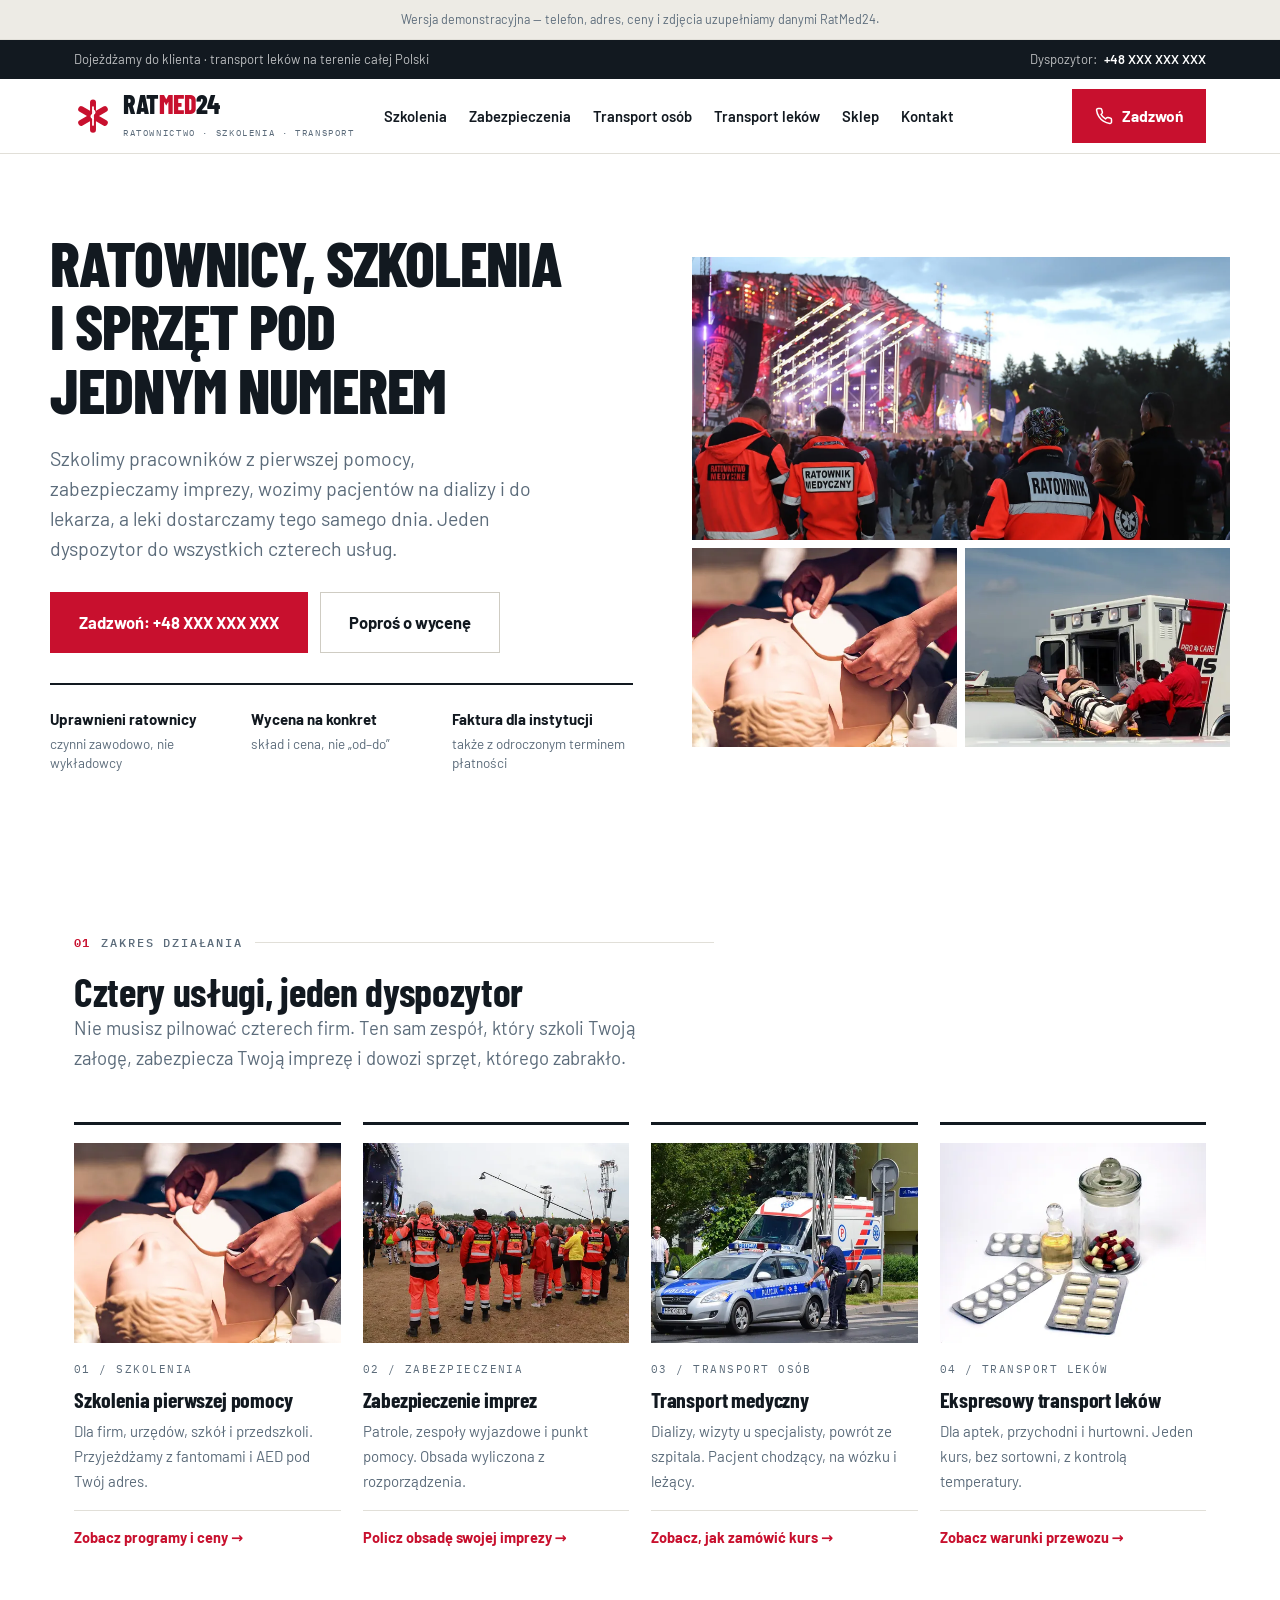
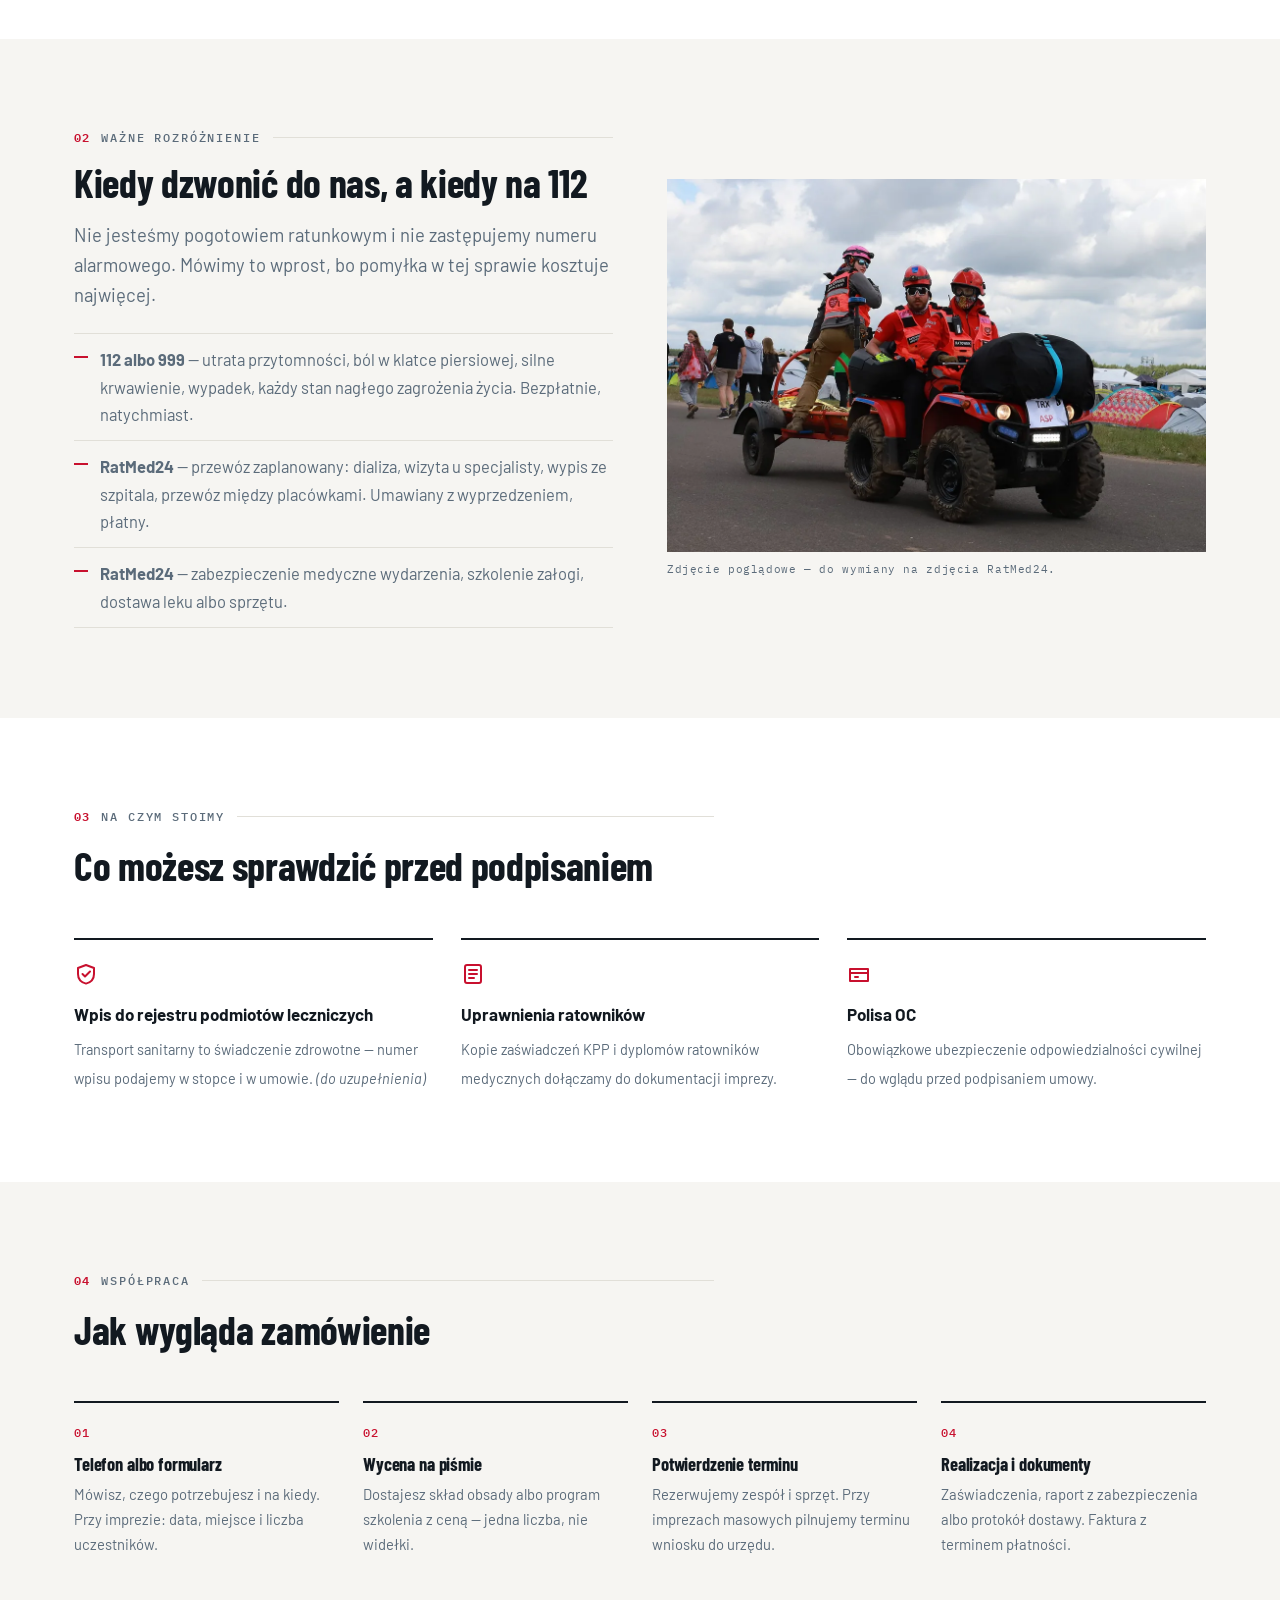
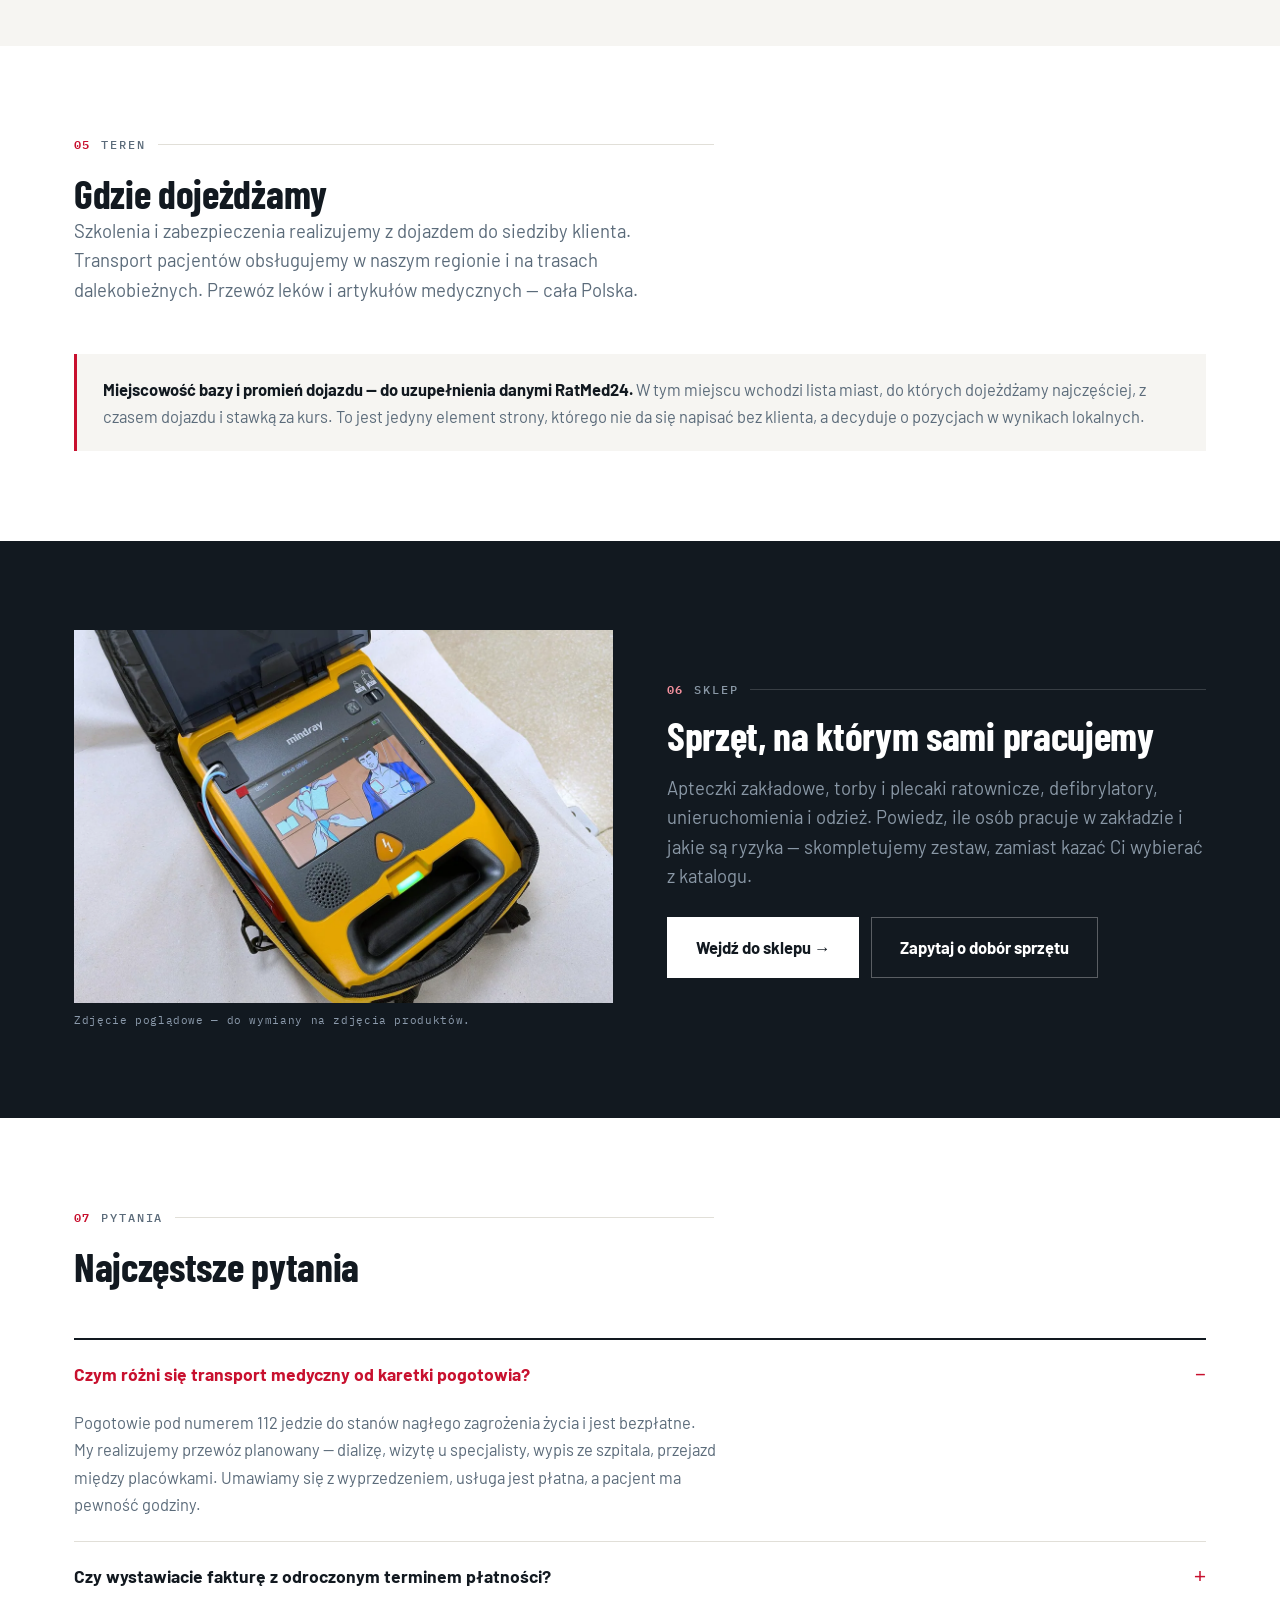
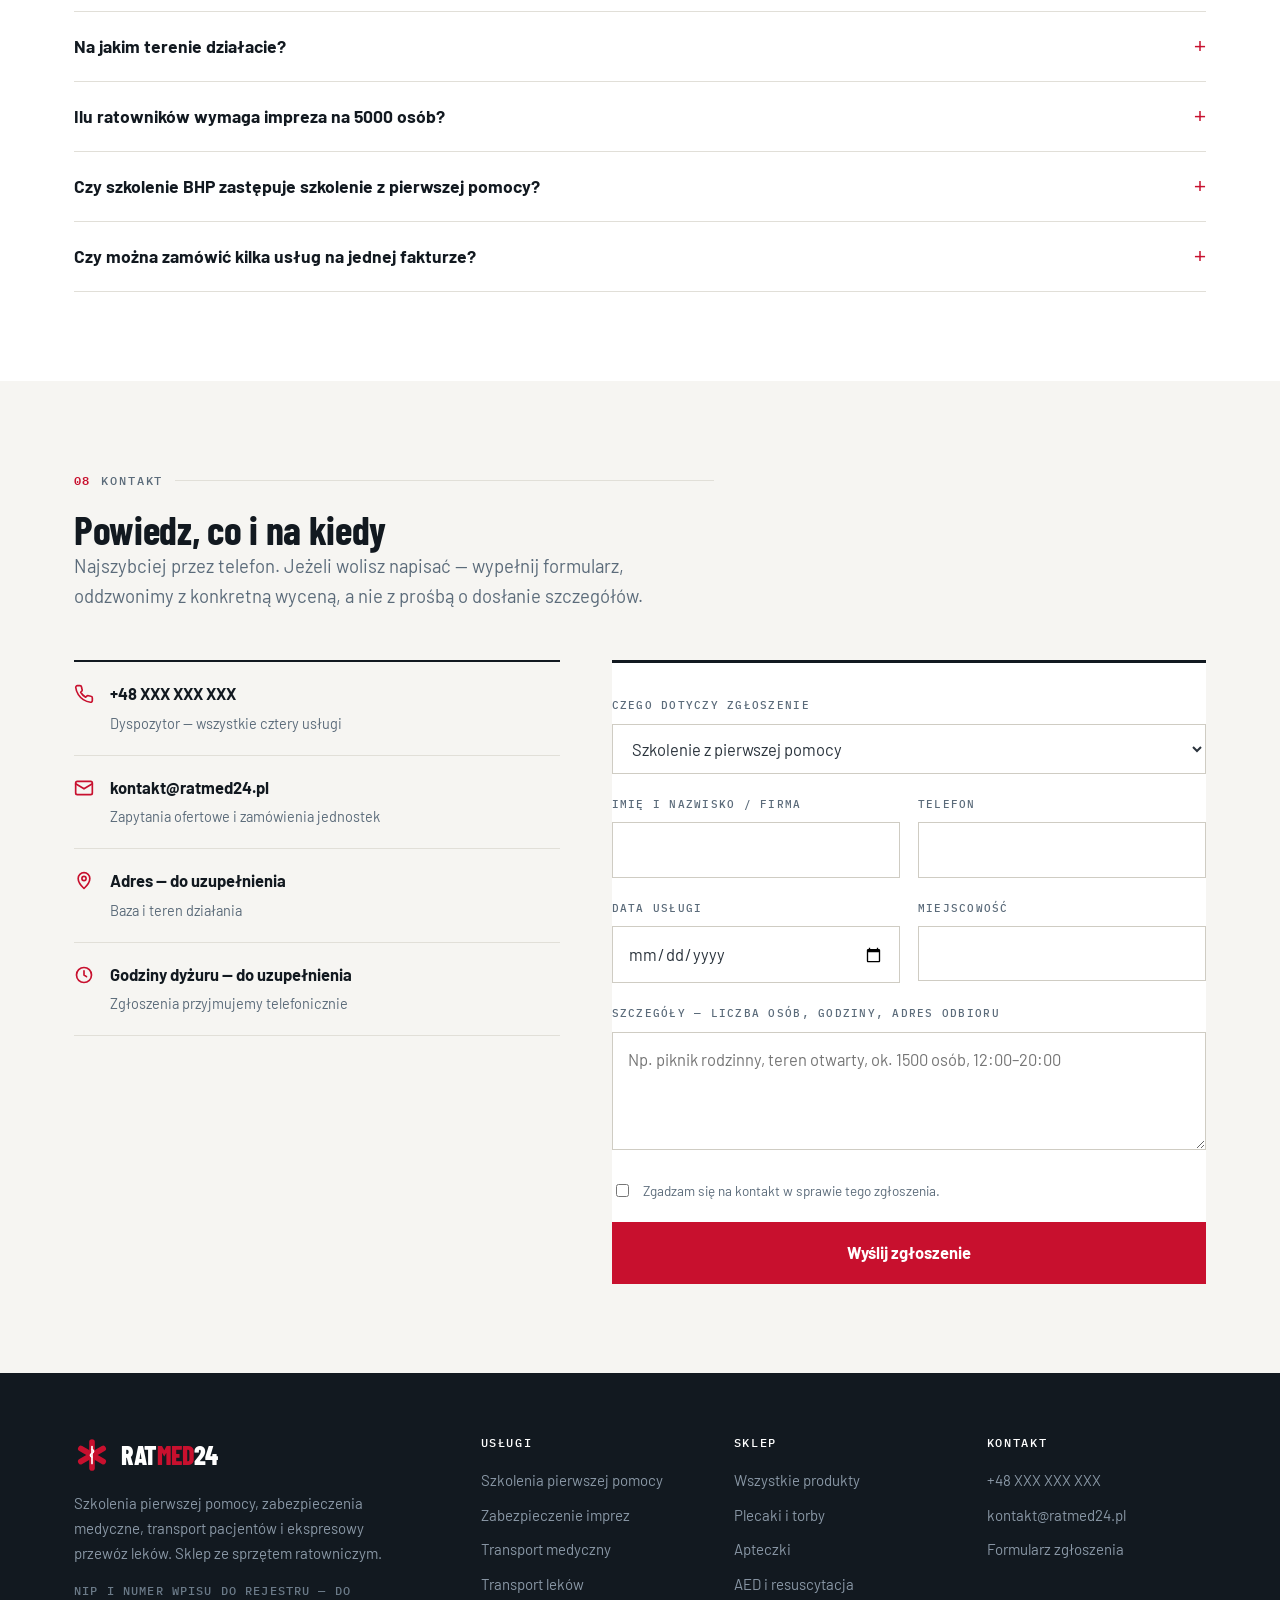
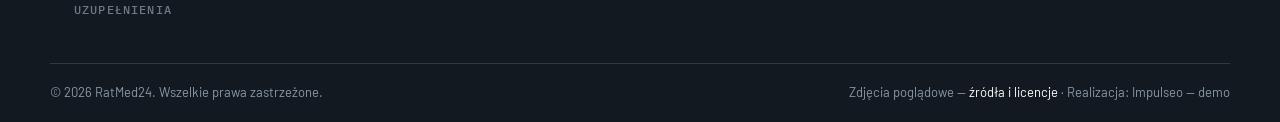
==== commit f71d7aad: "SEO techniczne, odchudzenie i nowy projekt wizualny SEO: - MedicalBusiness + WebSite, Service, Cours" ====
--- a/index.html
+++ b/index.html
@@ -5,34 +5,39 @@
 <meta name="viewport" content="width=device-width, initial-scale=1">
 <title>Transport medyczny, szkolenia i zabezpieczenia — RatMed24</title>
 <meta name="description" content="Ratownicy medyczni w jednym miejscu: transport chorych i na dializy, zabezpieczenie imprez, szkolenia pierwszej pomocy dla firm, ekspresowy transport leków. Zadzwoń po wycenę.">
-<meta name="theme-color" content="#16202B">
-<meta name="robots" content="index, follow">
+<meta name="theme-color" content="#121920">
+<meta name="robots" content="index, follow, max-image-preview:large">
 <link rel="canonical" href="https://impulseo-pl.github.io/ratmed24/">
 
 <meta property="og:type" content="website">
+<meta property="og:site_name" content="RatMed24">
 <meta property="og:title" content="Transport medyczny, szkolenia i zabezpieczenia — RatMed24">
 <meta property="og:description" content="Ratownicy medyczni w jednym miejscu: transport chorych i na dializy, zabezpieczenie imprez, szkolenia pierwszej pomocy dla firm, ekspresowy transport leków. Zadzwoń po wycenę.">
 <meta property="og:image" content="https://impulseo-pl.github.io/ratmed24/img/hero-ratownicy.webp">
 <meta property="og:url" content="https://impulseo-pl.github.io/ratmed24/">
 <meta property="og:locale" content="pl_PL">
-
-<link rel="icon" href="data:image/svg+xml,<svg xmlns='http://www.w3.org/2000/svg' viewBox='0 0 64 64'><rect width='64' height='64' fill='%2316202B'/><g fill='%23C8102E'><rect x='27' y='6' width='10' height='52' rx='5'/><rect x='27' y='6' width='10' height='52' rx='5' transform='rotate(60 32 32)'/><rect x='27' y='6' width='10' height='52' rx='5' transform='rotate(120 32 32)'/></g></svg>">
+<meta name="twitter:card" content="summary_large_image">
+
+<link rel="icon" href="data:image/svg+xml,<svg xmlns='http://www.w3.org/2000/svg' viewBox='0 0 64 64'><rect width='64' height='64' fill='%23121920'/><g fill='%23C8102E'><rect x='27' y='6' width='10' height='52' rx='5'/><rect x='27' y='6' width='10' height='52' rx='5' transform='rotate(60 32 32)'/><rect x='27' y='6' width='10' height='52' rx='5' transform='rotate(120 32 32)'/></g></svg>">
 
 <link rel="preconnect" href="https://fonts.googleapis.com">
 <link rel="preconnect" href="https://fonts.gstatic.com" crossorigin>
-<link href="https://fonts.googleapis.com/css2?family=Barlow:wght@400;500;600;700&family=Barlow+Condensed:wght@600;700;800&family=IBM+Plex+Mono:wght@400;500&display=swap" rel="stylesheet">
-<link rel="stylesheet" href="assets/styles.css?v=3">
+<link href="https://fonts.googleapis.com/css2?family=Barlow:wght@400;500;600;700&family=Barlow+Condensed:wght@700;800&family=IBM+Plex+Mono:wght@400;500&display=swap" rel="stylesheet">
+<link rel="stylesheet" href="assets/styles.css?v=4">
+<link rel="preload" as="image" href="img/hero-ratownicy.webp" fetchpriority="high">
 <script type="application/ld+json">
 {
   "@context":"https://schema.org",
   "@graph":[
+    {"@type":"WebSite","@id":"https://impulseo-pl.github.io/ratmed24/#strona",
+     "url":"https://impulseo-pl.github.io/ratmed24/","name":"RatMed24","inLanguage":"pl-PL",
+     "publisher":{"@id":"https://impulseo-pl.github.io/ratmed24/#firma"}},
     {
       "@type":"MedicalBusiness",
       "@id":"https://impulseo-pl.github.io/ratmed24/#firma",
       "name":"RatMed24",
       "description":"Szkolenia pierwszej pomocy dla firm i instytucji, zabezpieczenie medyczne imprez, transport medyczny osob, ekspresowy transport lekow i sklep ze sprzetem ratowniczym.",
       "url":"https://impulseo-pl.github.io/ratmed24/",
-      "telephone":"+48000000000",
       "image":"https://impulseo-pl.github.io/ratmed24/img/hero-ratownicy.webp",
       "address":{"@type":"PostalAddress","addressCountry":"PL"},
       "areaServed":{"@type":"Country","name":"Polska"},
@@ -69,13 +74,15 @@
 </head>
 <body>
 
+<a class="przeskocz" href="#tresc">Przejdź do treści</a>
+
 <div class="demo-pas">
   <div class="wrap">Wersja demonstracyjna — telefon, adres, ceny i zdjęcia uzupełniamy danymi RatMed24.</div>
 </div>
 
 <div class="gorny">
   <div class="wrap gorny__rzad">
-    <span class="gorny__poz">Szkolenia · Zabezpieczenia · Transport · Sklep</span>
+    <span class="gorny__poz">Dojeżdżamy do klienta · transport leków na terenie całej Polski</span>
     <span class="gorny__poz">Dyspozytor: <a href="tel:+48000000000">+48 XXX XXX XXX</a></span>
   </div>
 </div>
@@ -118,6 +125,8 @@
   </div>
 </header>
 
+<main id="tresc">
+
 <!-- ======================= HERO ======================= -->
 <section class="hero3">
   <div class="wrap hero3__rzad">
@@ -133,9 +142,9 @@
         <a class="guzik guzik--obrys guzik--duzy" href="#kontakt">Poproś o wycenę</a>
       </div>
       <div class="hero3__pod">
-        <span><b>Ratownicy z uprawnieniami</b>czynni zawodowo, nie wykładowcy</span>
+        <span><b>Uprawnieni ratownicy</b>czynni zawodowo, nie wykładowcy</span>
         <span><b>Wycena na konkret</b>skład i cena, nie „od–do”</span>
-        <span><b>Faktura dla instytucji</b>także z odroczonym terminem</span>
+        <span><b>Faktura dla instytucji</b>także z odroczonym terminem płatności</span>
       </div>
     </div>
 
@@ -146,12 +155,11 @@
           <img src="img/hero-ratownicy.webp" alt="Ratownicy medyczni w oznakowanych kurtkach podczas zabezpieczenia imprezy" width="1500" height="840" fetchpriority="high">
         </picture>
       </figure>
-      <figure><img src="img/szkolenie-aed-sm.webp" alt="Ćwiczenie na fantomie: naklejanie elektrod defibrylatora AED" width="550" height="380" loading="lazy"></figure>
-      <figure><img src="img/transport-nosze-sm.webp" alt="Pacjent na noszach wsuwany do ambulansu" width="550" height="380" loading="lazy"></figure>
-    </div>
-  </div>
-</section>
-<div class="battenburg"></div>
+      <figure><img src="img/szkolenie-aed-sm.webp" alt="Ćwiczenie na fantomie: naklejanie elektrod defibrylatora AED" width="550" height="380" loading="lazy" decoding="async"></figure>
+      <figure><img src="img/transport-nosze-sm.webp" alt="Pacjent na noszach wsuwany do ambulansu" width="550" height="380" loading="lazy" decoding="async"></figure>
+    </div>
+  </div>
+</section>
 
 <!-- ======================= CZTERY USŁUGI ======================= -->
 <section class="sekcja" id="uslugi">
@@ -167,7 +175,7 @@
 
     <div class="kafle">
       <a class="kafel" href="szkolenia-pierwszej-pomocy.html">
-        <div class="kafel__foto"><img src="img/szkolenie-aed-sm.webp" alt="Szkolenie z pierwszej pomocy — ćwiczenie z defibrylatorem AED" width="550" height="380" loading="lazy"></div>
+        <div class="kafel__foto"><img src="img/szkolenie-aed-sm.webp" alt="Szkolenie z pierwszej pomocy — ćwiczenie z defibrylatorem AED" width="550" height="380" loading="lazy" decoding="async"></div>
         <div class="kafel__tresc">
           <span class="kafel__nr">01 / SZKOLENIA</span>
           <h3>Szkolenia pierwszej pomocy</h3>
@@ -177,7 +185,7 @@
       </a>
 
       <a class="kafel" href="zabezpieczenie-medyczne-imprez.html">
-        <div class="kafel__foto"><img src="img/zabezpieczenia-sm.webp" alt="Ratownicy medyczni zabezpieczający imprezę plenerową" width="550" height="380" loading="lazy"></div>
+        <div class="kafel__foto"><img src="img/zabezpieczenia-sm.webp" alt="Ratownicy medyczni zabezpieczający imprezę plenerową" width="550" height="380" loading="lazy" decoding="async"></div>
         <div class="kafel__tresc">
           <span class="kafel__nr">02 / ZABEZPIECZENIA</span>
           <h3>Zabezpieczenie imprez</h3>
@@ -187,7 +195,7 @@
       </a>
 
       <a class="kafel" href="transport-medyczny.html">
-        <div class="kafel__foto"><img src="img/transport-ambulans-sm.webp" alt="Ambulans do transportu medycznego pacjentów" width="550" height="380" loading="lazy"></div>
+        <div class="kafel__foto"><img src="img/transport-ambulans-sm.webp" alt="Ambulans do transportu medycznego pacjentów" width="550" height="380" loading="lazy" decoding="async"></div>
         <div class="kafel__tresc">
           <span class="kafel__nr">03 / TRANSPORT OSÓB</span>
           <h3>Transport medyczny</h3>
@@ -197,7 +205,7 @@
       </a>
 
       <a class="kafel" href="transport-lekow.html">
-        <div class="kafel__foto"><img src="img/leki-blistry-sm.webp" alt="Leki przygotowane do ekspresowego przewozu" width="550" height="380" loading="lazy"></div>
+        <div class="kafel__foto"><img src="img/leki-blistry-sm.webp" alt="Leki przygotowane do ekspresowego przewozu" width="550" height="380" loading="lazy" decoding="async"></div>
         <div class="kafel__tresc">
           <span class="kafel__nr">04 / TRANSPORT LEKÓW</span>
           <h3>Ekspresowy transport leków</h3>
@@ -229,7 +237,7 @@
       <figure class="foto">
         <picture>
           <source media="(max-width:700px)" srcset="img/patrol-quad-sm.webp">
-          <img src="img/patrol-quad.webp" alt="Patrol ratowniczy na quadzie z przyczepką i noszami" width="1100" height="760" loading="lazy">
+          <img src="img/patrol-quad.webp" alt="Patrol ratowniczy na quadzie z przyczepką i noszami" width="1100" height="760" loading="lazy" decoding="async">
         </picture>
         <figcaption>Zdjęcie poglądowe — do wymiany na zdjęcia RatMed24.</figcaption>
       </figure>
@@ -331,7 +339,7 @@
         </div>
       </div>
       <figure class="foto">
-        <img src="img/aed-urzadzenie.webp" alt="Defibrylator AED przygotowany do użycia" width="1100" height="760" loading="lazy">
+        <img src="img/aed-urzadzenie.webp" alt="Defibrylator AED przygotowany do użycia" width="1100" height="760" loading="lazy" decoding="async">
         <figcaption style="color:#8C9BAC">Zdjęcie poglądowe — do wymiany na zdjęcia produktów.</figcaption>
       </figure>
     </div>
@@ -482,6 +490,8 @@
   </div>
 </section>
 
+</main>
+
 <footer class="stopka">
   <div class="wrap stopka__rzad">
     <div>
@@ -501,7 +511,7 @@
         Szkolenia pierwszej pomocy, zabezpieczenia medyczne, transport pacjentów
         i ekspresowy przewóz leków. Sklep ze sprzętem ratowniczym.
       </p>
-      <p class="mono" style="margin-top:14px; color:#7C8B9C">NIP i numer wpisu do rejestru — do uzupełnienia</p>
+      <p class="mono" style="margin-top:14px; color:#6B7A88">NIP i numer wpisu do rejestru — do uzupełnienia</p>
     </div>
     <div>
       <h4>Usługi</h4>
@@ -541,6 +551,6 @@
   <a href="index.html#kontakt">Napisz</a>
 </div>
 
-<script src="assets/app.js?v=3"></script>
+<script src="assets/app.js?v=4" defer></script>
 </body>
 </html>
--- a/assets/styles.css
+++ b/assets/styles.css
@@ -1,39 +1,44 @@
 /* ==========================================================================
    RatMed24 — arkusz stylów
-   Paleta ratownicza: czerwień ambulansowa, grafit, hi-viz limonka,
-   błękit z szachownicy Battenburg. Ostre krawędzie, linie siatki,
-   dane techniczne w monospace. Bez gradientów i poświat.
+   Wersja 4 (23.09.2026). Napisany od zera: zawiera wyłącznie komponenty,
+   które są faktycznie używane w kodzie stron. Nic z poprzednich wersji
+   nie zostało przeniesione „na wszelki wypadek".
+
+   Założenia projektowe:
+   · papier ciepły, nie szary — strona ma wyglądać jak druk, nie jak panel
+   · czerwień ambulansowa wyłącznie na akcje i akcenty, nigdy na tła sekcji
+   · nagłówki sekcji numerowane jak pozycje w kosztorysie, z linią do końca kolumny
+   · karty bez ramek dookoła — górna krawędź zamiast pudełka
+   · dane liczbowe w monospace, cyfry tabelaryczne
+   · bez ozdobników — żadnych pasów, gradientów ani cieni na sekcjach
    ========================================================================== */
 
 :root{
-  --czerwien:   #C8102E;   /* czerwień ratownicza — akcent i wezwania do działania */
+  --czerwien:   #C8102E;
   --czerwien-2: #9E0B23;
-  --czerwien-3: #F3DADF;
-
-  --grafit:     #16202B;   /* ciemne sekcje i nagłówki */
-  --grafit-2:   #253243;
-  --grafit-3:   #3A4A5E;
-
-  --blekit:     #005EB8;   /* błękit z szachownicy Battenburg */
-  --limonka:    #CDE500;   /* hi-viz — wyłącznie wąskie pasy i plakietki */
-  --zielen:     #1E8E4A;
-
-  --biel:   #FFFFFF;
-  --tlo:    #F2F4F7;
-  --tlo-2:  #E7EBF0;
-  --kreska: #D7DEE6;
-  --tekst:  #27313D;
-  --tekst-2:#5C6B7C;
-
-  --max: 1220px;
+  --czerwien-3: #FBEEF0;
+
+  --atrament:   #121920;
+  --stal:       #5B6B7A;
+  --stal-2:     #8A98A6;
+
+  --papier:     #F6F5F2;
+  --papier-2:   #EDEBE5;
+  --biel:       #FFFFFF;
+  --kreska:     #E1DFD8;
+  --kreska-2:   #CFCCC3;
+  --tekst:      #2A333C;
+
+  --zielen:     #1E7A45;
+
+  --max: 1180px;
   --gut: 24px;
-  --cien: 0 1px 2px rgba(22,32,43,.06), 0 8px 24px rgba(22,32,43,.07);
-  --cien-m: 0 2px 6px rgba(22,32,43,.10), 0 20px 48px rgba(22,32,43,.14);
+  --cien: 0 1px 2px rgba(18,25,32,.05), 0 10px 30px rgba(18,25,32,.06);
   --tempo: cubic-bezier(.22,.61,.36,1);
 }
 
 *,*::before,*::after{ box-sizing:border-box; }
-html{ scroll-behavior:smooth; scroll-padding-top:104px; }
+html{ scroll-behavior:smooth; scroll-padding-top:100px; -webkit-text-size-adjust:100%; }
 
 body{
   margin:0;
@@ -49,484 +54,664 @@
 img,svg{ max-width:100%; height:auto; display:block; }
 a{ color:inherit; }
 button{ font:inherit; }
+::selection{ background:var(--czerwien); color:#fff; }
 
 .wrap{ max-width:var(--max); margin:0 auto; padding:0 var(--gut); position:relative; }
 
 h1,h2,h3,h4{
-  margin:0; color:var(--grafit); font-weight:700; line-height:1.1;
+  margin:0; color:var(--atrament); font-weight:700; line-height:1.08;
   font-family:'Barlow Condensed','Barlow',system-ui,sans-serif;
-  letter-spacing:-.005em;
+  letter-spacing:-.008em; text-wrap:balance;
 }
 h1{ font-size:clamp(34px,4.4vw,54px); font-weight:800; line-height:1.06; }
-h2{ font-size:clamp(28px,3.4vw,42px); }
-h3{ font-size:clamp(20px,1.8vw,25px); }
+h2{ font-size:clamp(27px,3.2vw,40px); }
+h3{ font-size:clamp(19px,1.7vw,24px); }
 h4{ font-size:18px; }
 p{ margin:0 0 1em; }
 p:last-child{ margin-bottom:0; }
 
 .mono{
   font-family:'IBM Plex Mono',ui-monospace,Consolas,monospace;
-  font-size:12px; letter-spacing:.08em; text-transform:uppercase; font-weight:500;
-}
-
-/* numer sekcji — jak pozycja w kosztorysie */
+  font-size:11.5px; letter-spacing:.1em; text-transform:uppercase; font-weight:500;
+  font-variant-numeric:tabular-nums;
+}
+
+/* skok do treści — dla klawiatury i czytników ekranu */
+.przeskocz{
+  position:absolute; left:-9999px; top:0; z-index:200;
+  background:var(--atrament); color:#fff; padding:12px 18px; font-weight:700; text-decoration:none;
+}
+.przeskocz:focus{ left:8px; top:8px; }
+
+/* --------------------------------------------------------------------------
+   Nagłówek sekcji
+   -------------------------------------------------------------------------- */
 .nad{
-  display:flex; align-items:center; gap:10px;
+  display:flex; align-items:center; gap:12px;
   font-family:'IBM Plex Mono',ui-monospace,Consolas,monospace;
-  font-size:12.5px; font-weight:500; letter-spacing:.14em; text-transform:uppercase;
-  color:var(--tekst-2); margin-bottom:16px;
-}
-.nad::before{
-  content:attr(data-nr); color:var(--tekst-2); background:var(--tlo-2);
-  padding:3px 7px; font-weight:600; letter-spacing:.06em; border:1px solid var(--kreska);
-}
-.nad--jasny{ color:#8C9BAC; }
-.nad--jasny::before{ background:rgba(255,255,255,.07); color:#C9D3DE; border-color:rgba(255,255,255,.16); }
-
-.olowek{ color:var(--tekst-2); max-width:62ch; font-size:18.5px; line-height:1.62; }
-
-.sekcja{ padding:clamp(64px,7.5vw,108px) 0; border-top:1px solid var(--kreska); }
-.sekcja--tlo{ background:var(--tlo); }
-.sekcja--ciemna{ background:var(--grafit); color:#C9D3DE; border-top:none; }
-.sekcja--ciemna h2,.sekcja--ciemna h3,.sekcja--ciemna h4{ color:var(--biel); }
-.sekcja--ciemna .olowek{ color:#9FAEBF; }
-
-.naglowek{ max-width:66ch; margin-bottom:clamp(30px,4vw,46px); }
-
-/* pas Battenburg — szachownica z boku ambulansu */
-.battenburg{
-  height:4px;
-  background:repeating-linear-gradient(90deg, #B9CE1F 0 26px, #0A5AA8 26px 52px);
-}
-.battenburg--cienki{ height:6px; }
-
-/* ==========================================================================
-   1. GÓRNY PASEK I NAWIGACJA
-   ========================================================================== */
-.gorny{ background:var(--grafit); color:rgba(255,255,255,.78); font-size:13.5px; padding:8px 0; }
+  font-size:11.5px; font-weight:500; letter-spacing:.16em; text-transform:uppercase;
+  color:var(--stal); margin-bottom:18px;
+}
+.nad::before{ content:attr(data-nr); color:var(--czerwien); font-weight:600; letter-spacing:.06em; }
+.nad::after{ content:""; flex:1; height:1px; background:var(--kreska); }
+.nad--jasny{ color:var(--stal-2); }
+.nad--jasny::before{ color:#F5919E; }
+.nad--jasny::after{ background:rgba(255,255,255,.16); }
+
+.olowek{ color:var(--stal); max-width:60ch; font-size:18.5px; line-height:1.6; }
+
+.sekcja{ padding:clamp(60px,7vw,104px) 0; }
+.sekcja--tlo{ background:var(--papier); }
+.sekcja--ciemna{ background:var(--atrament); color:#C4CED8; }
+.sekcja--ciemna h2,.sekcja--ciemna h3,.sekcja--ciemna h4{ color:#fff; }
+.sekcja--ciemna .olowek{ color:var(--stal-2); }
+
+.naglowek{ max-width:64ch; margin-bottom:clamp(32px,4vw,50px); }
+
+/* --------------------------------------------------------------------------
+   1. PASKI GÓRNE I NAWIGACJA
+   -------------------------------------------------------------------------- */
+.demo-pas{
+  background:var(--papier-2); color:var(--stal); padding:9px 0; font-size:12.5px;
+  text-align:center; border-bottom:1px solid var(--kreska);
+}
+.gorny{ background:var(--atrament); color:rgba(255,255,255,.72); font-size:13px; padding:9px 0; }
 .gorny__rzad{ display:flex; justify-content:space-between; align-items:center; gap:16px; flex-wrap:wrap; }
-.gorny__lewo{ display:flex; gap:22px; flex-wrap:wrap; }
 .gorny__poz{ display:flex; align-items:center; gap:7px; }
-.gorny__poz svg{ width:15px; height:15px; color:var(--limonka); flex:none; }
 .gorny a{ color:#fff; font-weight:600; text-decoration:none; }
-.gorny a:hover{ color:var(--limonka); }
+.gorny a:hover{ color:#F5919E; }
 
 .nawigacja{
-  position:sticky; top:0; z-index:60; background:rgba(255,255,255,.97);
-  backdrop-filter:saturate(180%) blur(8px);
+  position:sticky; top:0; z-index:60; background:rgba(255,255,255,.96);
+  backdrop-filter:saturate(180%) blur(10px);
   border-bottom:1px solid var(--kreska);
 }
-.nawigacja__rzad{ display:flex; align-items:center; gap:18px; height:76px; }
+.nawigacja__rzad{ display:flex; align-items:center; gap:18px; height:74px; }
+
 .logo{ display:flex; align-items:center; gap:11px; text-decoration:none; flex:none; }
-.logo svg{ width:40px; height:40px; flex:none; }
+.logo svg{ width:38px; height:38px; flex:none; }
 .logo__nazwa{
-  font-family:'Barlow Condensed',sans-serif; font-weight:800; font-size:27px;
-  letter-spacing:-.01em; color:var(--grafit); text-transform:uppercase; line-height:1;
+  font-family:'Barlow Condensed',sans-serif; font-weight:800; font-size:26px;
+  letter-spacing:-.015em; color:var(--atrament); text-transform:uppercase; line-height:1;
 }
 .logo__nazwa span{ color:var(--czerwien); }
 .logo__pod{
-  display:block; font-family:'IBM Plex Mono',monospace; font-size:9.5px;
-  letter-spacing:.17em; color:var(--tekst-2); text-transform:uppercase; font-weight:400; margin-top:3px;
-}
-
-.menu{ display:flex; gap:0; flex-wrap:nowrap; white-space:nowrap; list-style:none; margin:0; padding:0; margin-left:auto; }
+  display:block; font-family:'IBM Plex Mono',monospace; font-size:9px;
+  letter-spacing:.18em; color:var(--stal); text-transform:uppercase; margin-top:4px;
+}
+
+.menu{ display:flex; gap:0; list-style:none; margin:0 0 0 auto; padding:0; white-space:nowrap; }
 .menu a{
   display:block; padding:8px 11px; text-decoration:none; font-weight:600; font-size:14.8px;
-  color:var(--grafit); border-bottom:2px solid transparent; transition:.16s var(--tempo);
-}
-.menu a:hover,.menu a[aria-current="page"]{ color:var(--czerwien); border-bottom-color:var(--czerwien); }
-
-.nawigacja__akcja{ display:flex; align-items:center; gap:12px; flex:none; margin-left:auto; }
+  color:var(--atrament); position:relative; transition:color .16s var(--tempo);
+}
+.menu a::after{
+  content:""; position:absolute; left:11px; right:11px; bottom:0; height:2px;
+  background:var(--czerwien); transform:scaleX(0); transform-origin:left;
+  transition:transform .18s var(--tempo);
+}
+.menu a:hover::after,.menu a[aria-current="page"]::after{ transform:scaleX(1); }
+.menu a[aria-current="page"]{ color:var(--czerwien); }
+
+.nawigacja__akcja{ display:flex; align-items:center; gap:10px; flex:none; margin-left:auto; }
 
 .guzik{
   display:inline-flex; align-items:center; justify-content:center; gap:9px;
   padding:13px 22px; font-weight:700; font-size:15.5px; text-decoration:none;
-  border:2px solid transparent; cursor:pointer; transition:.16s var(--tempo);
+  border:1.5px solid transparent; cursor:pointer; transition:.16s var(--tempo);
   font-family:'Barlow',sans-serif;
 }
 .guzik svg{ width:18px; height:18px; flex:none; }
 .guzik--czerwony{ background:var(--czerwien); color:#fff; border-color:var(--czerwien); }
 .guzik--czerwony:hover{ background:var(--czerwien-2); border-color:var(--czerwien-2); }
-.guzik--obrys{ background:transparent; color:var(--grafit); border-color:var(--kreska); }
-.guzik--obrys:hover{ border-color:var(--grafit); }
-.guzik--jasny{ background:var(--biel); color:var(--grafit); border-color:var(--biel); }
-.guzik--jasny:hover{ background:var(--limonka); border-color:var(--limonka); }
-.guzik--duzy{ padding:16px 28px; font-size:17px; }
+.guzik--obrys{ background:transparent; color:var(--atrament); border-color:var(--kreska-2); }
+.guzik--obrys:hover{ border-color:var(--atrament); background:var(--papier); }
+.guzik--jasny{ background:#fff; color:var(--atrament); border-color:#fff; }
+.guzik--jasny:hover{ background:var(--papier-2); border-color:var(--papier-2); }
+.guzik--duzy{ padding:16px 28px; font-size:16.5px; }
 .guzik--pelny{ width:100%; }
 
-.hamburger{ display:none; width:44px; height:44px; align-items:center; justify-content:center;
-  background:none; border:1px solid var(--kreska); cursor:pointer; }
+.hamburger{
+  display:none; width:44px; height:44px; align-items:center; justify-content:center;
+  background:none; border:1px solid var(--kreska-2); cursor:pointer;
+}
 .hamburger svg{ width:22px; height:22px; }
 
-/* ==========================================================================
-   2. HERO ze zdjęciem
-   ========================================================================== */
-.hero{ position:relative; background:var(--grafit); color:#DCE3EA; overflow:hidden; }
-.hero__tlo{ position:absolute; inset:0; }
-.hero__tlo img{ width:100%; height:100%; object-fit:cover; opacity:.42; }
-.hero::before{
-  content:""; position:absolute; inset:0; z-index:1;
-  background:linear-gradient(90deg, rgba(22,32,43,.94) 0%, rgba(22,32,43,.80) 46%, rgba(22,32,43,.40) 100%);
-}
-.hero__tresc{ position:relative; z-index:2; padding:clamp(64px,8vw,116px) var(--gut) clamp(58px,7vw,100px); }
-.hero h1{ color:#fff; margin-bottom:18px; max-width:17ch; }
-.hero h1 em{ font-style:normal; color:#fff; opacity:.72; }
-.hero__lead{ font-size:18.5px; color:#C2CDD8; max-width:52ch; margin-bottom:28px; }
-.hero__akcje{ display:flex; gap:12px; flex-wrap:wrap; }
-.hero .battenburg{ position:relative; z-index:2; }
-
-/* ==========================================================================
-   2b. ZDJECIA I UKLAD DWUKOLUMNOWY
-   ========================================================================== */
-.dwie{ display:grid; grid-template-columns:1fr 1fr; gap:clamp(28px,4vw,52px); align-items:center; }
+.okruchy{ border-bottom:1px solid var(--kreska); background:var(--biel); }
+.okruchy .wrap{
+  padding-top:12px; padding-bottom:12px;
+  font-family:'IBM Plex Mono',monospace; font-size:11px; letter-spacing:.08em;
+  text-transform:uppercase; color:var(--stal);
+}
+.okruchy a{ text-decoration:none; }
+.okruchy a:hover{ color:var(--czerwien); }
+.okruchy span{ color:var(--atrament); }
+
+/* --------------------------------------------------------------------------
+   2. HERO STRONY GŁÓWNEJ
+   -------------------------------------------------------------------------- */
+.hero3{ background:var(--biel); }
+.hero3__rzad{
+  display:grid; grid-template-columns:1.04fr .96fr; gap:clamp(30px,4.6vw,66px);
+  align-items:center; padding:clamp(50px,6vw,92px) 0 clamp(46px,5.5vw,80px);
+}
+.hero3 h1{
+  margin-bottom:22px; text-transform:uppercase; letter-spacing:-.018em;
+  font-size:clamp(36px,5vw,62px); line-height:1.02;
+}
+.hero3__lead{ font-size:19.5px; color:var(--stal); max-width:44ch; line-height:1.55; margin-bottom:28px; }
+.hero3__akcje{ display:flex; gap:12px; flex-wrap:wrap; margin-bottom:30px; }
+.hero3__pod{
+  display:grid; grid-template-columns:repeat(3,1fr); gap:20px;
+  padding-top:24px; border-top:2px solid var(--atrament);
+  font-size:13.5px; color:var(--stal); line-height:1.45;
+}
+.hero3__pod b{ display:block; color:var(--atrament); font-size:15px; margin-bottom:3px; }
+
+.mozaika{ display:grid; grid-template-columns:1fr 1fr; gap:8px; }
+.mozaika figure{ margin:0; overflow:hidden; background:var(--papier); }
+.mozaika img{ width:100%; height:100%; object-fit:cover; display:block; }
+.mozaika figure:first-child{ grid-column:1 / -1; aspect-ratio:16/8.4; }
+.mozaika figure:not(:first-child){ aspect-ratio:4/3; }
+
+/* --------------------------------------------------------------------------
+   3. KAFLE USŁUG
+   -------------------------------------------------------------------------- */
+.kafle{ display:grid; grid-template-columns:repeat(4,1fr); gap:22px; }
+.kafel{
+  display:flex; flex-direction:column; text-decoration:none; background:var(--biel);
+  border-top:3px solid var(--atrament); transition:.2s var(--tempo);
+}
+.kafel:hover{ border-top-color:var(--czerwien); transform:translateY(-4px); }
+.kafel__foto{ aspect-ratio:4/3; overflow:hidden; background:var(--papier); margin-top:18px; }
+.kafel__foto img{ width:100%; height:100%; object-fit:cover; transition:transform .45s var(--tempo); }
+.kafel:hover .kafel__foto img{ transform:scale(1.05); }
+.kafel__tresc{ padding:18px 0 0; display:flex; flex-direction:column; flex:1; }
+.kafel__nr{
+  font-family:'IBM Plex Mono',monospace; font-size:10.5px; letter-spacing:.14em;
+  color:var(--stal); margin-bottom:9px;
+}
+.kafel h3{ margin-bottom:8px; }
+.kafel p{ font-size:15px; color:var(--stal); margin-bottom:16px; }
+.kafel__wiecej{
+  margin-top:auto; font-weight:700; font-size:14.5px; color:var(--czerwien);
+  padding-top:14px; border-top:1px solid var(--kreska);
+}
+
+/* --------------------------------------------------------------------------
+   4. UKŁAD DWUKOLUMNOWY, ZDJĘCIA, LISTY, KARTY
+   -------------------------------------------------------------------------- */
+.dwie{ display:grid; grid-template-columns:1fr 1fr; gap:clamp(28px,4.2vw,58px); align-items:center; }
 .dwie--odwrotnie > :first-child{ order:2; }
 .dwie .nad{ margin-bottom:14px; }
-.dwie h2{ margin-bottom:14px; }
+.dwie h1,.dwie h2{ margin-bottom:16px; }
 
 .foto{ margin:0; }
-.foto img{ width:100%; height:auto; border:1px solid var(--kreska); }
+.foto img{ width:100%; height:auto; }
 .foto figcaption{
-  margin-top:9px; font-family:'IBM Plex Mono',monospace; font-size:11px;
-  letter-spacing:.05em; color:var(--tekst-2);
-}
-.pas-foto{ margin:0; }
-.pas-foto img{ width:100%; height:clamp(200px,26vw,340px); object-fit:cover; display:block; }
-
-.lista-prosta{ list-style:none; margin:22px 0 0; padding:0; }
+  margin-top:10px; font-family:'IBM Plex Mono',monospace; font-size:10.5px;
+  letter-spacing:.06em; color:var(--stal); line-height:1.5;
+}
+.sekcja--ciemna .foto figcaption{ color:var(--stal-2); }
+
+.lista-prosta{ list-style:none; margin:24px 0 0; padding:0; }
 .lista-prosta li{
-  position:relative; padding:11px 0 11px 24px; border-top:1px solid var(--kreska);
-  font-size:16px; color:var(--tekst-2);
-}
+  position:relative; padding:12px 0 12px 26px; border-top:1px solid var(--kreska);
+  font-size:16.5px; color:var(--stal);
+}
+.lista-prosta li:last-child{ border-bottom:1px solid var(--kreska); }
 .lista-prosta li::before{
-  content:""; position:absolute; left:0; top:20px; width:12px; height:2px; background:var(--czerwien);
-}
-
-/* ==========================================================================
-   3. SIATKI I KARTY
-   ========================================================================== */
-.siatka{ display:grid; gap:1px; background:var(--kreska); border:1px solid var(--kreska); }
+  content:""; position:absolute; left:0; top:22px; width:14px; height:2px; background:var(--czerwien);
+}
+
+.siatka{ display:grid; gap:24px; }
 .siatka--3{ grid-template-columns:repeat(3,1fr); }
-.siatka--2{ grid-template-columns:repeat(2,1fr); }
-.siatka--4{ grid-template-columns:repeat(4,1fr); }
-
-.karta{ background:var(--biel); padding:30px 28px; position:relative; transition:.18s var(--tempo); display:flex; flex-direction:column; }
-.karta--klik:hover{ background:var(--tlo); }
-.karta__nr{
-  font-family:'IBM Plex Mono',monospace; font-size:12px; color:var(--tekst-2);
-  letter-spacing:.1em; display:block; margin-bottom:16px;
-}
-.karta__ikona{ width:44px; height:44px; color:var(--czerwien); margin-bottom:18px; }
+.karta{
+  background:transparent; padding:22px 0 0; border-top:2px solid var(--atrament);
+  display:flex; flex-direction:column;
+}
 .karta h3{ margin-bottom:10px; }
-.karta p{ font-size:15.5px; color:var(--tekst-2); }
-.karta__lista{ list-style:none; margin:16px 0 0; padding:0; font-size:15px; }
-.karta__lista li{ padding:7px 0 7px 20px; position:relative; border-top:1px solid var(--kreska); color:var(--tekst-2); }
-.karta__lista li::before{ content:""; position:absolute; left:0; top:15px; width:9px; height:2px; background:var(--czerwien); }
-.karta__link{
-  display:inline-flex; align-items:center; gap:7px; margin-top:auto; padding-top:18px; font-weight:700;
-  font-size:15px; color:var(--czerwien); text-decoration:none;
-}
-.karta__link:hover{ gap:11px; }
-.karta__link svg{ width:16px; height:16px; }
-
-/* ==========================================================================
-   4. SZKOLENIA — tabela pozycji
-   ========================================================================== */
-.pozycje{ border:1px solid var(--kreska); background:var(--biel); }
-.pozycja{
-  display:grid; grid-template-columns:52px 1fr 210px 168px; align-items:center; gap:18px;
-  padding:20px 24px; border-bottom:1px solid var(--kreska);
-}
-.pozycja:last-child{ border-bottom:none; }
-.pozycja:hover{ background:var(--tlo); }
-.pozycja__nr{ font-family:'IBM Plex Mono',monospace; font-size:13px; color:var(--tekst-2); }
-.pozycja__nazwa b{
-  display:block; color:var(--grafit); margin-bottom:4px;
-  font-family:'Barlow Condensed',sans-serif; font-size:22px; font-weight:700; text-transform:uppercase; line-height:1.1;
-}
-.pozycja__nazwa span{ font-size:14.5px; color:var(--tekst-2); }
-.pozycja__dane{ font-family:'IBM Plex Mono',monospace; font-size:12.5px; color:var(--tekst-2); line-height:1.7; }
-.pozycja__dane b{ color:var(--grafit); }
-.pozycja__akcja{ text-align:right; }
+.karta p{ font-size:15.5px; color:var(--stal); }
+
+.przepis{
+  border-left:3px solid var(--czerwien); background:var(--papier); padding:22px 26px;
+  font-size:16.5px; color:var(--stal); line-height:1.6;
+}
+.przepis b{ color:var(--atrament); }
+.przepis__zrodlo{
+  display:block; margin-top:14px; font-family:'IBM Plex Mono',monospace;
+  font-size:11px; letter-spacing:.08em; text-transform:uppercase; color:var(--stal);
+}
+.sekcja--ciemna .przepis{ background:rgba(255,255,255,.05); border-left-color:#F5919E; color:#B7C2CE; }
+.sekcja--ciemna .przepis b{ color:#fff; }
+.sekcja--ciemna .przepis__zrodlo{ color:var(--stal-2); }
 
 .plakietka{
-  display:inline-flex; align-items:center; gap:6px; padding:4px 9px;
-  font-family:'IBM Plex Mono',monospace; font-size:11px; letter-spacing:.08em;
+  display:inline-flex; align-items:center; gap:6px; padding:5px 10px;
+  font-family:'IBM Plex Mono',monospace; font-size:10.5px; letter-spacing:.09em;
   text-transform:uppercase; font-weight:500;
-  background:var(--tlo-2); color:var(--tekst-2); border:1px solid var(--kreska);
-}
-.plakietka--czerwona{ background:var(--czerwien-3); color:var(--czerwien-2); border-color:#E7C2C9; }
-.plakietka--zielona{ background:#DFF1E6; color:#166B39; border-color:#BEE0CC; }
-.plakietka--limonka{ background:#F3EDD6; color:#6B5A24; border-color:#E2D6B2; }
-.plakietka--ciemna{ background:rgba(255,255,255,.08); color:#C9D3DE; border-color:rgba(255,255,255,.18); }
-
-/* podstawa prawna — wyróżniony cytat */
-.przepis{
-  border-left:4px solid var(--czerwien); background:var(--tlo); padding:22px 26px;
-  font-size:16px; color:var(--tekst-2);
-}
-.przepis--ciemny{ background:rgba(255,255,255,.05); border-left-color:var(--limonka); color:#B6C3D1; }
-.przepis b{ color:var(--grafit); }
-.przepis--ciemny b{ color:#fff; }
-.przepis__zrodlo{
-  display:block; margin-top:12px; font-family:'IBM Plex Mono',monospace;
-  font-size:11.5px; letter-spacing:.07em; text-transform:uppercase; color:var(--tekst-2);
-}
-
-/* ==========================================================================
-   5. KALKULATOR OBSADY
-   ========================================================================== */
-.kalk{ display:grid; grid-template-columns:minmax(0,1fr) minmax(0,1.05fr); border:1px solid rgba(255,255,255,.16); }
-.kalk__wejscie{ padding:32px 34px; border-right:1px solid rgba(255,255,255,.16); }
-.kalk__wynik{ padding:32px 34px; background:rgba(255,255,255,.04); }
+  background:var(--papier-2); color:var(--stal); border:1px solid var(--kreska);
+}
+.plakietka--czerwona{ background:var(--czerwien-3); color:var(--czerwien-2); border-color:#F0CDD3; }
+.plakietka--zielona{ background:#E4F1E9; color:#155F35; border-color:#C4E0CF; }
+.plakietka--limonka{ background:#F5EFD8; color:#6B5A24; border-color:#E4D9B6; }
+.plakietka--ciemna{ background:rgba(255,255,255,.08); color:#C4CED8; border-color:rgba(255,255,255,.18); }
+
+.dowody{ display:grid; grid-template-columns:repeat(3,1fr); gap:28px; }
+.dowod{ border-top:2px solid var(--atrament); padding-top:22px; }
+.dowod svg{ width:24px; height:24px; color:var(--czerwien); margin-bottom:14px; }
+.dowod b{ display:block; font-size:17px; color:var(--atrament); margin-bottom:6px; }
+.dowod span{ font-size:14.5px; color:var(--stal); }
+
+.kroki{ display:grid; grid-template-columns:repeat(4,1fr); gap:24px; counter-reset:krok; }
+.krok{ padding-top:20px; border-top:2px solid var(--atrament); }
+.krok::before{
+  counter-increment:krok; content:counter(krok,decimal-leading-zero);
+  font-family:'IBM Plex Mono',monospace; font-size:11.5px; color:var(--czerwien);
+  letter-spacing:.12em; display:block; margin-bottom:12px; font-weight:500;
+}
+.krok h4{ margin-bottom:8px; font-size:18.5px; }
+.krok p{ font-size:14.8px; color:var(--stal); }
+
+/* --------------------------------------------------------------------------
+   5. PODSTRONY: SPIS, TREŚĆ, BOK, ZOBACZ TEŻ
+   -------------------------------------------------------------------------- */
+.spis{
+  border-top:2px solid var(--atrament); border-bottom:1px solid var(--kreska);
+  padding:20px 0; display:grid;
+  grid-template-columns:repeat(auto-fit,minmax(200px,1fr)); gap:6px 30px;
+}
+.spis__tytul{
+  grid-column:1 / -1; font-family:'IBM Plex Mono',monospace; font-size:10.5px;
+  letter-spacing:.14em; text-transform:uppercase; color:var(--stal); margin-bottom:6px;
+}
+.spis a{
+  text-decoration:none; font-weight:600; font-size:15px; color:var(--atrament);
+  padding:5px 0; border-bottom:1px solid transparent;
+}
+.spis a:hover{ color:var(--czerwien); border-bottom-color:var(--czerwien); }
+
+.podklad{ display:grid; grid-template-columns:minmax(0,1fr) 290px; gap:clamp(32px,4.4vw,60px); align-items:start; }
+
+.tresc{ max-width:72ch; }
+.tresc h2{ margin-top:clamp(44px,4.6vw,64px); margin-bottom:16px; padding-top:22px; border-top:2px solid var(--atrament); }
+.tresc > h2:first-child{ margin-top:0; }
+.tresc h3{ margin-top:34px; margin-bottom:10px; }
+.tresc p{ margin-bottom:1.05em; }
+.tresc ul{ margin:0 0 1.3em; padding-left:0; list-style:none; }
+.tresc ul li{ position:relative; padding:9px 0 9px 26px; border-top:1px solid var(--kreska); color:var(--stal); }
+.tresc ul li::before{ content:""; position:absolute; left:0; top:19px; width:14px; height:2px; background:var(--czerwien); }
+.tresc ul li:last-child{ border-bottom:1px solid var(--kreska); }
+.tresc strong{ color:var(--atrament); font-weight:600; }
+.tresc a{ color:var(--czerwien); text-underline-offset:3px; }
+
+.bok{ position:sticky; top:92px; border-top:3px solid var(--czerwien); background:var(--papier); padding:24px; }
+.bok h4{ margin-bottom:12px; }
+.bok p{ font-size:14.5px; color:var(--stal); margin-bottom:16px; }
+.bok__tel{
+  display:block; font-family:'Barlow Condensed',sans-serif; font-size:31px; font-weight:800;
+  color:var(--atrament); text-decoration:none; line-height:1; margin-bottom:16px;
+  font-variant-numeric:tabular-nums;
+}
+.bok__tel:hover{ color:var(--czerwien); }
+
+.dalej{ display:grid; grid-template-columns:repeat(3,1fr); gap:22px; }
+.dalej a{ text-decoration:none; border-top:2px solid var(--atrament); padding-top:16px; transition:.16s var(--tempo); }
+.dalej a:hover{ border-top-color:var(--czerwien); }
+.dalej b{
+  display:block; font-family:'Barlow Condensed',sans-serif; font-size:21px;
+  text-transform:uppercase; color:var(--atrament); margin-bottom:5px; line-height:1.15;
+}
+.dalej span{ font-size:14.5px; color:var(--stal); }
+
+/* --------------------------------------------------------------------------
+   6. CENNIK
+   -------------------------------------------------------------------------- */
+.cennik{ border-top:2px solid var(--atrament); }
+.cennik__wiersz{
+  display:grid; grid-template-columns:1fr 200px; gap:24px; align-items:baseline;
+  padding:20px 0; border-bottom:1px solid var(--kreska);
+}
+.cennik__nazwa b{
+  display:block; font-family:'Barlow Condensed',sans-serif; font-size:21px; font-weight:700;
+  text-transform:uppercase; color:var(--atrament); margin-bottom:4px; line-height:1.14;
+}
+.cennik__nazwa span{ font-size:14.5px; color:var(--stal); }
+.cennik__cena{ text-align:right; }
+.cennik__cena b{
+  font-family:'Barlow Condensed',sans-serif; font-size:29px; font-weight:800;
+  color:var(--atrament); line-height:1; display:block; font-variant-numeric:tabular-nums;
+}
+.cennik__cena small{
+  display:block; font-family:'IBM Plex Mono',monospace; font-size:10px;
+  letter-spacing:.09em; text-transform:uppercase; color:var(--stal); margin-top:6px;
+}
+.cennik__nota{
+  padding:16px 18px; background:var(--czerwien-3); border-left:3px solid var(--czerwien);
+  font-size:14px; color:var(--stal); margin-top:20px;
+}
+.cennik__nota b{ color:var(--atrament); }
+
+/* --------------------------------------------------------------------------
+   7. KALKULATOR OBSADY
+   -------------------------------------------------------------------------- */
+.kalk{ display:grid; grid-template-columns:minmax(0,1fr) minmax(0,1.04fr); border-top:3px solid var(--czerwien); }
+.kalk__wejscie{ padding:32px 34px 32px 0; }
+.kalk__wynik{ padding:32px 0 32px 34px; border-left:1px solid rgba(255,255,255,.16); }
+
 .pole{ margin-bottom:22px; }
 .pole:last-child{ margin-bottom:0; }
 .pole label{
-  display:block; font-family:'IBM Plex Mono',monospace; font-size:11.5px; letter-spacing:.1em;
-  text-transform:uppercase; color:#9FAEBF; margin-bottom:9px; font-weight:500;
+  display:block; font-family:'IBM Plex Mono',monospace; font-size:10.5px; letter-spacing:.12em;
+  text-transform:uppercase; color:var(--stal-2); margin-bottom:9px; font-weight:500;
 }
 .pole input,.pole select,.pole textarea{
   width:100%; padding:13px 15px; font:inherit; font-size:16.5px;
-  background:var(--biel); color:var(--tekst); border:1px solid var(--kreska); border-radius:0;
+  background:var(--biel); color:var(--tekst); border:1px solid var(--kreska-2); border-radius:0;
 }
 .pole textarea{ min-height:118px; resize:vertical; }
 .pole input:focus,.pole select:focus,.pole textarea:focus{ outline:2px solid var(--czerwien); outline-offset:-1px; }
-.pole__pomoc{ font-size:13px; color:#8C9BAC; margin-top:7px; }
-.przelacznik{ display:flex; gap:1px; background:rgba(255,255,255,.16); border:1px solid rgba(255,255,255,.16); flex-wrap:wrap; }
-.przelacznik button{
-  flex:1 1 40%; padding:12px 10px; background:transparent; color:#C9D3DE; border:none; cursor:pointer;
-  font-weight:600; font-size:15px; transition:.15s var(--tempo);
-}
-.przelacznik button[aria-pressed="true"]{ background:var(--czerwien); color:#fff; }
+.pole__pomoc{ font-size:13px; color:var(--stal-2); margin-top:8px; }
 
 .wynik__poz{
   display:flex; justify-content:space-between; align-items:baseline; gap:14px;
   padding:15px 0; border-bottom:1px solid rgba(255,255,255,.14);
 }
-.wynik__poz:last-of-type{ border-bottom:none; }
-.wynik__poz span{ font-size:15.5px; color:#A9B7C6; }
+.wynik__poz span{ font-size:15.5px; color:var(--stal-2); }
 .wynik__poz b{
-  font-family:'Barlow Condensed',sans-serif; font-size:36px; font-weight:800; color:#fff; line-height:1;
-}
-.wynik__stopka{ margin-top:18px; font-size:13px; color:#8C9BAC; line-height:1.55; }
-
-/* ==========================================================================
-   6. PROCES / OŚ
-   ========================================================================== */
-.os{ display:grid; grid-template-columns:repeat(4,1fr); gap:1px; background:var(--kreska); border:1px solid var(--kreska); }
-.os__krok{ background:var(--biel); padding:28px 24px; }
-.os__nr{
-  font-family:'Barlow Condensed',sans-serif; font-size:46px; font-weight:800; line-height:1;
-  color:var(--tlo-2); display:block; margin-bottom:12px;
-}
-.os__krok h4{ margin-bottom:8px; }
-.os__krok p{ font-size:15px; color:var(--tekst-2); }
-
-/* ==========================================================================
-   7. SKLEP
-   ========================================================================== */
+  font-family:'Barlow Condensed',sans-serif; font-size:36px; font-weight:800; color:#fff;
+  line-height:1; font-variant-numeric:tabular-nums;
+}
+.wynik__stopka{ margin-top:18px; font-size:13px; color:var(--stal-2); line-height:1.55; }
+
+/* --------------------------------------------------------------------------
+   8. MAPA ZASIĘGU
+   Kontury z Natural Earth — nie edytować d="..." ręcznie.
+   -------------------------------------------------------------------------- */
+.plansza{ display:grid; grid-template-columns:1.12fr .88fr; border-top:3px solid var(--czerwien); }
+.plansza__rysunek{ padding:clamp(16px,2.4vw,30px) clamp(16px,2.4vw,30px) clamp(16px,2.4vw,30px) 0; }
+.plansza__opis{
+  padding:clamp(24px,3vw,34px) 0 clamp(24px,3vw,34px) clamp(24px,3vw,34px);
+  border-left:1px solid rgba(255,255,255,.16); display:flex; flex-direction:column;
+}
+
+.polska{ width:100%; height:auto; display:block; }
+.polska .kraj{ fill:#1F2C38; stroke:#47596B; stroke-width:1.4; }
+.polska .obce{ fill:#182029; stroke:#252F3A; stroke-width:1; }
+.polska .siatka-mapy{ stroke:rgba(255,255,255,.05); stroke-width:.8; }
+.polska .krag{
+  fill:rgba(200,16,46,.14); stroke:var(--czerwien); stroke-width:1.6;
+  stroke-dasharray:6 5; transition:.45s var(--tempo);
+}
+.polska .krag-opis{ fill:#E8919C; }
+.polska .trasa{ fill:none; stroke:var(--czerwien); stroke-width:2.6; stroke-linecap:round; transition:.45s var(--tempo); }
+.polska .tor-szary{ fill:none; stroke:#3A4A5A; stroke-width:1.6; transition:.45s var(--tempo); }
+.polska .baza{ fill:var(--czerwien); transition:.45s var(--tempo); }
+.polska .baza-obwod{ fill:none; stroke:var(--czerwien); stroke-width:1.4; opacity:.5; transition:.45s var(--tempo); }
+.polska .punkt{ fill:#fff; stroke:var(--atrament); stroke-width:2; transition:.45s var(--tempo); }
+.polska text{
+  font-family:'IBM Plex Mono',monospace; font-size:11px; fill:var(--stal-2);
+  letter-spacing:.1em; text-transform:uppercase;
+}
+.polska text.mocny{
+  fill:#fff; font-size:13px; letter-spacing:.01em; text-transform:none;
+  font-family:'Barlow',sans-serif; font-weight:600;
+}
+
+.wybierak{ display:grid; grid-template-columns:1fr 1fr; gap:12px; margin-bottom:24px; }
+.wybierak__pole .mono{ display:block; color:var(--stal-2); margin-bottom:9px; }
+.wybierak select{
+  width:100%; padding:12px 14px; font:inherit; font-size:16px;
+  background:var(--biel); color:var(--tekst); border:1px solid var(--kreska-2); border-radius:0;
+}
+.wybierak select:focus{ outline:2px solid var(--czerwien); outline-offset:-1px; }
+
+.werdykt{ position:relative; padding:18px 20px 18px 22px; background:rgba(255,255,255,.05); }
+.werdykt::before{ content:""; position:absolute; left:0; top:0; bottom:0; width:3px; background:var(--czerwien); }
+.werdykt.nie::before{ background:var(--stal); }
+.werdykt__mono{ color:var(--stal-2); display:block; margin-bottom:8px; }
+.werdykt__tekst{
+  margin:0; font-family:'Barlow Condensed',sans-serif; font-size:26px;
+  font-weight:700; color:#fff; line-height:1.12;
+}
+.werdykt__pod{ margin:9px 0 0; font-size:14.5px; color:var(--stal-2); }
+
+.fakty{ list-style:none; margin:26px 0 0; padding:0; }
+.fakty li{
+  display:flex; justify-content:space-between; gap:14px; padding:12px 0;
+  border-bottom:1px solid rgba(255,255,255,.14); align-items:baseline;
+}
+.fakty li:last-child{ border-bottom:0; }
+.fakty .mono{ color:var(--stal-2); }
+.fakty b{
+  font-family:'IBM Plex Mono',monospace; font-weight:500; font-size:15px; color:#fff;
+  font-variant-numeric:tabular-nums;
+}
+.fakty b.akcent{ color:#F5919E; }
+
+/* --------------------------------------------------------------------------
+   9. FAQ
+   -------------------------------------------------------------------------- */
+.faq{ border-top:2px solid var(--atrament); }
+.faq details{ border-bottom:1px solid var(--kreska); }
+.faq summary{
+  padding:20px 0; cursor:pointer; font-weight:700; font-size:17.5px; color:var(--atrament);
+  list-style:none; display:flex; align-items:flex-start; gap:16px;
+}
+.faq summary::-webkit-details-marker{ display:none; }
+.faq summary::after{
+  content:"+"; margin-left:auto; color:var(--czerwien); font-size:24px;
+  font-weight:400; line-height:1; flex:none;
+}
+.faq details[open] summary::after{ content:"–"; }
+.faq details[open] summary{ color:var(--czerwien); }
+.faq__tresc{ padding:0 40px 22px 0; color:var(--stal); font-size:16.5px; max-width:76ch; }
+.faq__tresc a{ color:var(--czerwien); }
+
+/* --------------------------------------------------------------------------
+   10. TABELA (strona źródeł zdjęć)
+   -------------------------------------------------------------------------- */
+.tabela-obudowa{ overflow-x:auto; }
+.tabela{ width:100%; border-collapse:collapse; font-size:15px; min-width:620px; }
+.tabela th,.tabela td{ padding:14px 16px 14px 0; text-align:left; border-bottom:1px solid var(--kreska); vertical-align:top; }
+.tabela th{
+  font-family:'IBM Plex Mono',monospace; font-size:10.5px; letter-spacing:.1em;
+  text-transform:uppercase; color:var(--stal); font-weight:500;
+  border-bottom:2px solid var(--atrament);
+}
+.tabela code{ font-family:'IBM Plex Mono',monospace; font-size:13px; color:var(--atrament); }
+
+/* --------------------------------------------------------------------------
+   11. FORMULARZ I KONTAKT
+   -------------------------------------------------------------------------- */
+.kontakt__rzad{ display:grid; grid-template-columns:.9fr 1.1fr; gap:clamp(30px,4vw,54px); align-items:start; }
+.kontakt__dane{ list-style:none; margin:0; padding:0; }
+.kontakt__dane li{ display:flex; gap:16px; padding:18px 0; border-bottom:1px solid var(--kreska); align-items:flex-start; }
+.kontakt__dane li:first-child{ border-top:2px solid var(--atrament); }
+.kontakt__dane svg{ width:20px; height:20px; color:var(--czerwien); flex:none; margin-top:4px; }
+.kontakt__dane b{ display:block; font-size:16.5px; color:var(--atrament); }
+.kontakt__dane span{ font-size:14.5px; color:var(--stal); }
+.kontakt__dane a{ text-decoration:none; color:var(--atrament); font-weight:700; }
+.kontakt__dane a:hover{ color:var(--czerwien); }
+
+.formularz{ background:var(--biel); border-top:3px solid var(--atrament); padding:clamp(24px,3vw,34px) 0 0; }
+.formularz .pole label{ color:var(--stal); }
+.formularz .pole__pomoc{ color:var(--stal); }
+.formularz__rzad{ display:grid; grid-template-columns:1fr 1fr; gap:18px; }
+.formularz__zgoda{ display:flex; gap:11px; align-items:flex-start; font-size:13.5px; color:var(--stal); margin:6px 0 20px; }
+.formularz__zgoda input{ width:auto; margin-top:4px; accent-color:var(--czerwien); }
+.formularz__ok{ background:#E4F1E9; border-left:3px solid var(--zielen); color:#155F35; padding:16px 18px; font-size:15.5px; }
+
+/* --------------------------------------------------------------------------
+   12. SKLEP
+   -------------------------------------------------------------------------- */
 .sklep__pasek{
-  display:flex; gap:10px; flex-wrap:wrap; align-items:center;
-  padding:16px 0; border-bottom:1px solid var(--kreska); margin-bottom:28px;
+  display:flex; gap:8px; flex-wrap:wrap; align-items:center;
+  padding:18px 0; border-top:2px solid var(--atrament); border-bottom:1px solid var(--kreska);
+  margin-bottom:34px; position:sticky; top:74px; background:var(--biel); z-index:40;
 }
 .filtr{
-  padding:8px 14px; background:var(--biel); border:1px solid var(--kreska); cursor:pointer;
-  font-size:14.5px; font-weight:600; color:var(--tekst-2); transition:.15s var(--tempo);
-}
-.filtr:hover{ border-color:var(--grafit-3); color:var(--grafit); }
-.filtr[aria-pressed="true"]{ background:var(--grafit); color:#fff; border-color:var(--grafit); }
-.sklep__licznik{ margin-left:auto; font-family:'IBM Plex Mono',monospace; font-size:12px; color:var(--tekst-2); }
-
-.produkty{ display:grid; grid-template-columns:repeat(4,1fr); gap:1px; background:var(--kreska); border:1px solid var(--kreska); }
-.produkt{ background:var(--biel); display:flex; flex-direction:column; transition:.18s var(--tempo); }
-.produkt:hover{ box-shadow:var(--cien-m); z-index:3; }
+  padding:8px 15px; background:transparent; border:1px solid var(--kreska-2); cursor:pointer;
+  font-size:14.5px; font-weight:600; color:var(--stal); transition:.15s var(--tempo);
+}
+.filtr:hover{ border-color:var(--atrament); color:var(--atrament); }
+.filtr[aria-pressed="true"]{ background:var(--atrament); color:#fff; border-color:var(--atrament); }
+.sklep__licznik{
+  margin-left:auto; font-family:'IBM Plex Mono',monospace; font-size:11px;
+  letter-spacing:.09em; text-transform:uppercase; color:var(--stal);
+}
+
+.produkty{ display:grid; grid-template-columns:repeat(4,1fr); gap:30px 24px; }
+.produkt{ display:flex; flex-direction:column; background:var(--biel); }
 .produkt__foto{
-  aspect-ratio:4/3; background:var(--tlo); display:flex; align-items:center; justify-content:center;
-  position:relative; border-bottom:1px solid var(--kreska);
-}
-.produkt__foto svg{ width:56%; height:56%; color:var(--grafit-3); opacity:.6; }
-.produkt__znacznik{ position:absolute; top:10px; left:10px; }
-.produkt__tresc{ padding:18px 18px 20px; display:flex; flex-direction:column; flex:1; }
-.produkt__kat{ font-family:'IBM Plex Mono',monospace; font-size:10.5px; letter-spacing:.1em;
-  text-transform:uppercase; color:var(--tekst-2); margin-bottom:8px; }
-.produkt h3{ font-size:19px; margin-bottom:6px; line-height:1.15; }
-.produkt__opis{ font-size:14px; color:var(--tekst-2); margin-bottom:14px; }
-.produkt__dol{ margin-top:auto; display:flex; align-items:flex-end; justify-content:space-between; gap:10px; }
-.produkt__cena{ font-family:'Barlow Condensed',sans-serif; font-size:27px; font-weight:800; color:var(--grafit); line-height:1; }
-.produkt__cena small{ display:block; font-family:'IBM Plex Mono',monospace; font-size:10px;
-  letter-spacing:.08em; color:var(--tekst-2); font-weight:400; margin-top:4px; text-transform:uppercase; }
+  aspect-ratio:1/1; background:var(--papier); display:flex; align-items:center; justify-content:center;
+  position:relative; transition:.2s var(--tempo);
+}
+.produkt:hover .produkt__foto{ background:var(--papier-2); }
+.produkt__foto svg{ width:52%; height:52%; color:var(--atrament); opacity:.42; transition:.3s var(--tempo); }
+.produkt:hover .produkt__foto svg{ opacity:.6; transform:scale(1.04); }
+.produkt__znacznik{ position:absolute; top:12px; left:12px; }
+.produkt__tresc{ padding:16px 0 0; display:flex; flex-direction:column; flex:1; }
+.produkt__kat{
+  font-family:'IBM Plex Mono',monospace; font-size:10px; letter-spacing:.12em;
+  text-transform:uppercase; color:var(--stal); margin-bottom:8px;
+}
+.produkt h3{ font-size:18px; margin-bottom:7px; line-height:1.18; }
+.produkt__opis{ font-size:14px; color:var(--stal); margin-bottom:16px; line-height:1.5; }
+.produkt__dol{
+  margin-top:auto; display:flex; align-items:flex-end; justify-content:space-between;
+  gap:10px; padding-top:14px; border-top:1px solid var(--kreska);
+}
+.produkt__cena{
+  font-family:'Barlow Condensed',sans-serif; font-size:27px; font-weight:800;
+  color:var(--atrament); line-height:1; font-variant-numeric:tabular-nums;
+}
+.produkt__cena small{
+  display:block; font-family:'IBM Plex Mono',monospace; font-size:9.5px;
+  letter-spacing:.09em; color:var(--stal); font-weight:400; margin-top:5px; text-transform:uppercase;
+}
 .produkt__dodaj{
-  padding:10px 14px; background:var(--grafit); color:#fff; border:none; cursor:pointer;
-  font-weight:700; font-size:14px; transition:.15s var(--tempo); white-space:nowrap;
-}
-.produkt__dodaj:hover{ background:var(--czerwien); }
-.produkt__dodaj[data-dodany="1"]{ background:var(--zielen); }
-
-/* koszyk */
-.koszyk{
-  position:fixed; right:0; top:0; bottom:0; width:min(420px,92vw); background:var(--biel);
-  box-shadow:-12px 0 40px rgba(22,32,43,.22); z-index:90; display:flex; flex-direction:column;
-  transform:translateX(102%); transition:transform .28s var(--tempo); visibility:hidden;
-}
-.koszyk[data-otwarty="1"]{ transform:none; visibility:visible; }
-.koszyk__gora{ padding:20px 24px; border-bottom:1px solid var(--kreska); display:flex; align-items:center; gap:12px; }
-.koszyk__gora h3{ margin-right:auto; }
-.koszyk__zamknij{ background:none; border:1px solid var(--kreska); width:38px; height:38px; cursor:pointer; font-size:18px; }
-.koszyk__lista{ flex:1; overflow-y:auto; margin:0; padding:0; list-style:none; }
-.koszyk__poz{ display:flex; gap:12px; padding:16px 24px; border-bottom:1px solid var(--kreska); align-items:center; }
-.koszyk__poz b{ display:block; font-size:15.5px; }
-.koszyk__poz span{ font-size:13px; color:var(--tekst-2); }
-.koszyk__usun{ margin-left:auto; background:none; border:none; color:var(--tekst-2); cursor:pointer; font-size:20px; line-height:1; }
-.koszyk__dol{ padding:20px 24px; border-top:1px solid var(--kreska); background:var(--tlo); }
-.koszyk__suma{ display:flex; justify-content:space-between; align-items:baseline; margin-bottom:16px; }
-.koszyk__suma b{ font-family:'Barlow Condensed',sans-serif; font-size:30px; font-weight:800; }
-.koszyk__pusty{ padding:40px 24px; text-align:center; color:var(--tekst-2); font-size:15px; }
-.zaslona{ position:fixed; inset:0; background:rgba(22,32,43,.5); z-index:85; opacity:0; visibility:hidden; transition:.24s; border:none; padding:0; }
-.zaslona[data-otwarty="1"]{ opacity:1; visibility:visible; }
+  padding:10px 15px; background:transparent; color:var(--atrament); cursor:pointer;
+  border:1.5px solid var(--atrament); font-weight:700; font-size:14px;
+  transition:.15s var(--tempo); white-space:nowrap;
+}
+.produkt__dodaj:hover{ background:var(--atrament); color:#fff; }
+.produkt__dodaj[data-dodany="1"]{ background:var(--zielen); border-color:var(--zielen); color:#fff; }
+
 .koszyk-guzik{ position:relative; }
 .koszyk__znacznik{
   position:absolute; top:-7px; right:-9px; min-width:21px; height:21px; padding:0 5px;
   background:var(--czerwien); color:#fff; font-size:11.5px; font-weight:700;
   display:flex; align-items:center; justify-content:center; border-radius:11px;
 }
-
-/* ==========================================================================
-   8. TRANSPORT — tory i tabela
-   ========================================================================== */
-.tory{ display:grid; grid-template-columns:repeat(2,1fr); gap:1px; background:rgba(255,255,255,.16);
-  border:1px solid rgba(255,255,255,.16); }
-.tor{ background:var(--grafit); padding:30px 28px; }
-.tor__ikona{ width:42px; height:42px; color:var(--limonka); margin-bottom:18px; }
-.tor h3{ margin-bottom:10px; }
-.tor p{ font-size:15.5px; color:#9FAEBF; }
-.tor__lista{ list-style:none; margin:18px 0 0; padding:0; font-size:15px; }
-.tor__lista li{ padding:9px 0 9px 22px; position:relative; border-top:1px solid rgba(255,255,255,.12); color:#B6C3D1; }
-.tor__lista li::before{ content:""; position:absolute; left:0; top:17px; width:10px; height:2px; background:var(--limonka); }
-
-.tabela-obudowa{ overflow-x:auto; }
-.tabela{ width:100%; border-collapse:collapse; background:var(--biel); border:1px solid var(--kreska); font-size:15.5px; min-width:560px; }
-.tabela th,.tabela td{ padding:14px 18px; text-align:left; border-bottom:1px solid var(--kreska); vertical-align:top; }
-.tabela th{
-  background:var(--tlo); font-family:'IBM Plex Mono',monospace; font-size:11.5px;
-  letter-spacing:.09em; text-transform:uppercase; color:var(--tekst-2); font-weight:500;
-}
-.tabela tr:last-child td{ border-bottom:none; }
-.tabela td b{ color:var(--grafit); }
-
-/* ==========================================================================
-   9. FAQ
-   ========================================================================== */
-.faq{ border:1px solid var(--kreska); background:var(--biel); }
-.faq details{ border-bottom:1px solid var(--kreska); }
-.faq details:last-child{ border-bottom:none; }
-.faq summary{
-  padding:20px 24px; cursor:pointer; font-weight:700; font-size:17.5px; color:var(--grafit);
-  list-style:none; display:flex; align-items:center; gap:14px;
-}
-.faq summary::-webkit-details-marker{ display:none; }
-.faq summary::after{ content:"+"; margin-left:auto; color:var(--czerwien); font-size:26px; font-weight:400; line-height:1; }
-.faq details[open] summary::after{ content:"–"; }
-.faq details[open] summary{ color:var(--czerwien); }
-.faq__tresc{ padding:0 24px 22px; color:var(--tekst-2); font-size:16px; max-width:80ch; }
-
-/* ==========================================================================
-   10. FORMULARZ, KONTAKT I STOPKA
-   ========================================================================== */
-.formularz{ background:var(--biel); border:1px solid var(--kreska); padding:clamp(26px,3vw,38px); }
-.formularz .pole label{ color:var(--tekst-2); }
-.formularz .pole__pomoc{ color:var(--tekst-2); }
-.formularz__rzad{ display:grid; grid-template-columns:1fr 1fr; gap:18px; }
-.formularz__zgoda{ display:flex; gap:11px; align-items:flex-start; font-size:13.5px; color:var(--tekst-2); margin:4px 0 20px; }
-.formularz__zgoda input{ width:auto; margin-top:4px; accent-color:var(--czerwien); }
-.formularz__ok{ background:#DFF1E6; border:1px solid #BEE0CC; color:#166B39; padding:16px 18px; font-size:15.5px; }
-
-.kontakt__rzad{ display:grid; grid-template-columns:.92fr 1.08fr; gap:40px; align-items:start; }
-.kontakt__dane{ list-style:none; margin:26px 0 0; padding:0; }
-.kontakt__dane li{ display:flex; gap:14px; padding:16px 0; border-top:1px solid var(--kreska); align-items:flex-start; }
-.kontakt__dane svg{ width:20px; height:20px; color:var(--czerwien); flex:none; margin-top:3px; }
-.kontakt__dane b{ display:block; font-size:16.5px; color:var(--grafit); }
-.kontakt__dane span{ font-size:14.5px; color:var(--tekst-2); }
-.kontakt__dane a{ text-decoration:none; color:var(--grafit); font-weight:700; }
-.kontakt__dane a:hover{ color:var(--czerwien); }
-
-.stopka{ background:var(--grafit); color:#9FAEBF; padding:clamp(44px,5vw,64px) 0 0; font-size:15px; }
-.stopka__rzad{ display:grid; grid-template-columns:1.6fr 1fr 1fr 1fr; gap:34px; padding-bottom:40px; }
-.stopka h4{ color:#fff; font-size:13px; margin-bottom:16px; font-family:'IBM Plex Mono',monospace;
-  font-weight:500; letter-spacing:.1em; text-transform:uppercase; }
+.koszyk{
+  position:fixed; right:0; top:0; bottom:0; width:min(420px,92vw); background:var(--biel);
+  box-shadow:-12px 0 44px rgba(18,25,32,.22); z-index:90; display:flex; flex-direction:column;
+  transform:translateX(102%); transition:transform .28s var(--tempo); visibility:hidden;
+}
+.koszyk[data-otwarty="1"]{ transform:none; visibility:visible; }
+.koszyk__gora{ padding:22px 24px; border-bottom:2px solid var(--atrament); display:flex; align-items:center; gap:12px; }
+.koszyk__gora h3{ margin-right:auto; }
+.koszyk__zamknij{ background:none; border:1px solid var(--kreska-2); width:38px; height:38px; cursor:pointer; font-size:18px; }
+.koszyk__lista{ flex:1; overflow-y:auto; margin:0; padding:0; list-style:none; }
+.koszyk__poz{ display:flex; gap:12px; padding:16px 24px; border-bottom:1px solid var(--kreska); align-items:center; }
+.koszyk__poz b{ display:block; font-size:15.5px; color:var(--atrament); }
+.koszyk__poz span{ font-size:13px; color:var(--stal); }
+.koszyk__usun{ margin-left:auto; background:none; border:none; color:var(--stal); cursor:pointer; font-size:20px; line-height:1; }
+.koszyk__usun:hover{ color:var(--czerwien); }
+.koszyk__pusty{ padding:40px 24px; text-align:center; color:var(--stal); font-size:15px; }
+.koszyk__dol{ padding:22px 24px; border-top:1px solid var(--kreska); background:var(--papier); }
+.koszyk__suma{ display:flex; justify-content:space-between; align-items:baseline; margin-bottom:16px; }
+.koszyk__suma b{
+  font-family:'Barlow Condensed',sans-serif; font-size:31px; font-weight:800;
+  color:var(--atrament); font-variant-numeric:tabular-nums;
+}
+.zaslona{
+  position:fixed; inset:0; background:rgba(18,25,32,.5); z-index:85; opacity:0;
+  visibility:hidden; transition:.24s; border:none; padding:0; cursor:pointer;
+}
+.zaslona[data-otwarty="1"]{ opacity:1; visibility:visible; }
+
+/* --------------------------------------------------------------------------
+   13. STOPKA I PASEK TELEFONU
+   -------------------------------------------------------------------------- */
+.stopka{ background:var(--atrament); color:var(--stal-2); padding:clamp(48px,5vw,70px) 0 0; font-size:15px; }
+.stopka__rzad{ display:grid; grid-template-columns:1.7fr 1fr 1fr 1fr; gap:34px; padding-bottom:44px; }
+.stopka h4{
+  color:#fff; font-size:11.5px; margin-bottom:18px; font-family:'IBM Plex Mono',monospace;
+  font-weight:500; letter-spacing:.14em; text-transform:uppercase;
+}
 .stopka ul{ list-style:none; margin:0; padding:0; }
-.stopka li{ margin-bottom:9px; }
+.stopka li{ margin-bottom:10px; }
 .stopka a{ text-decoration:none; }
-.stopka a:hover{ color:var(--limonka); }
-.stopka__logo{ display:flex; align-items:center; gap:11px; margin-bottom:16px; }
-.stopka__logo svg{ width:38px; height:38px; }
+.stopka a:hover{ color:#fff; }
+.stopka__logo{ display:flex; align-items:center; gap:11px; margin-bottom:18px; }
+.stopka__logo svg{ width:36px; height:36px; }
 .stopka__logo .logo__nazwa{ color:#fff; }
-.stopka__dol{ border-top:1px solid rgba(255,255,255,.14); padding:18px 0; display:flex;
-  justify-content:space-between; gap:16px; flex-wrap:wrap; font-size:13.5px; }
+.stopka__dol{
+  border-top:1px solid rgba(255,255,255,.14); padding:18px 0; display:flex;
+  justify-content:space-between; gap:16px; flex-wrap:wrap; font-size:13px;
+}
+.stopka__dol a{ color:#fff; }
 
 .pasek-tel{ display:none; }
 
-/* ==========================================================================
-   11. DEMO — pas informacyjny
-   ========================================================================== */
-.demo-pas{ background:var(--tlo-2); color:var(--tekst-2); padding:8px 0; font-size:13px;
-  border-bottom:1px solid var(--kreska); text-align:center; }
-.demo-pas .wrap{ display:flex; gap:10px; align-items:center; justify-content:center; text-align:center; flex-wrap:wrap; }
-.demo-pas svg{ width:17px; height:17px; flex:none; }
-
-/* ==========================================================================
-   12. RESPONSYWNOŚĆ
-   ========================================================================== */
+/* --------------------------------------------------------------------------
+   14. RESPONSYWNOŚĆ
+   -------------------------------------------------------------------------- */
 @media (max-width:1080px){
-  .hero__rzad{ grid-template-columns:1fr; gap:38px; }
+  .kafle{ grid-template-columns:repeat(2,1fr); }
+  .kroki{ grid-template-columns:repeat(2,1fr); }
+  .podklad{ grid-template-columns:1fr; }
+  .bok{ position:static; }
   .produkty{ grid-template-columns:repeat(3,1fr); }
-  .siatka--4{ grid-template-columns:repeat(2,1fr); }
-  .os{ grid-template-columns:repeat(2,1fr); }
   .stopka__rzad{ grid-template-columns:1fr 1fr; }
-  .pozycja{ grid-template-columns:44px 1fr 190px; }
-  .pozycja__akcja{ grid-column:2 / -1; text-align:left; }
+  .dalej{ grid-template-columns:1fr; gap:0; }
+  .dalej a{ padding-bottom:16px; }
 }
 @media (max-width:900px){
   .menu{ display:none; }
   .menu[data-otwarte="1"]{
-    display:flex; flex-direction:column; position:absolute; top:76px; left:0; right:0;
-    background:var(--biel); border-bottom:1px solid var(--kreska); padding:8px 16px 16px; gap:0;
-    box-shadow:var(--cien); z-index:61;
+    display:flex; flex-direction:column; position:absolute; top:74px; left:0; right:0;
+    background:var(--biel); border-bottom:1px solid var(--kreska); padding:8px 16px 16px;
+    box-shadow:var(--cien); z-index:61; white-space:normal;
   }
   .menu[data-otwarte="1"] a{ padding:14px 8px; border-bottom:1px solid var(--kreska); }
+  .menu[data-otwarte="1"] a::after{ display:none; }
   .hamburger{ display:flex; }
-  /* chowamy tylko przycisk telefonu (link) — koszyk w sklepie musi zostać widoczny */
   .nawigacja__akcja a.guzik--czerwony{ display:none; }
-  .nawigacja__akcja .koszyk-guzik{ padding:11px 14px; }
-  .kalk{ grid-template-columns:1fr; }
-  .kalk__wejscie{ border-right:none; border-bottom:1px solid rgba(255,255,255,.16); }
-  .kontakt__rzad{ grid-template-columns:1fr; gap:28px; }
-  .siatka--3,.siatka--2,.tory{ grid-template-columns:1fr; }
-  .pozycja{ grid-template-columns:40px 1fr; gap:10px 14px; }
-  .pozycja__dane{ grid-column:2; }
-  .hero__filary{ grid-template-columns:1fr 1fr; }
-  .hero__filar{ border-bottom:1px solid rgba(255,255,255,.14); padding-bottom:16px; }
-  .hero__filar:nth-child(2){ border-right:none; padding-right:0; }
-  .hero__filar:nth-child(3){ padding-left:0; }
-  .hero__filar:nth-child(3),.hero__filar:nth-child(4){ border-bottom:none; }
+  .hero3__rzad{ grid-template-columns:1fr; gap:34px; }
+  .dwie{ grid-template-columns:1fr; }
+  .dwie--odwrotnie > :first-child{ order:0; }
+  .siatka--3,.dowody{ grid-template-columns:1fr; gap:24px; }
+  .kalk,.plansza{ grid-template-columns:1fr; }
+  .kalk__wejscie{ padding:28px 0; }
+  .kalk__wynik{ padding:28px 0; border-left:none; border-top:1px solid rgba(255,255,255,.16); }
+  .plansza__rysunek{ padding:20px 0; }
+  .plansza__opis{ padding:24px 0; border-left:none; border-top:1px solid rgba(255,255,255,.16); }
+  .kontakt__rzad{ grid-template-columns:1fr; }
 }
 @media (max-width:660px){
-  body{ font-size:16.5px; padding-bottom:56px; }
-  .gorny__lewo .gorny__poz:nth-child(2){ display:none; }
-  .produkty{ grid-template-columns:repeat(2,1fr); }
-  .os{ grid-template-columns:1fr; }
-  .stopka__rzad{ grid-template-columns:1fr; gap:26px; }
-  .formularz__rzad{ grid-template-columns:1fr; }
-  .karta{ padding:26px 22px; }
-  .kalk__wejscie,.kalk__wynik{ padding:26px 22px; }
+  body{ font-size:16.5px; padding-bottom:58px; }
+  .hero3__pod{ grid-template-columns:1fr; gap:14px; }
+  .kafle,.kroki{ grid-template-columns:1fr; }
+  .produkty{ grid-template-columns:repeat(2,1fr); gap:26px 16px; }
+  .stopka__rzad{ grid-template-columns:1fr; gap:28px; }
+  .formularz__rzad,.wybierak{ grid-template-columns:1fr; }
+  .cennik__wiersz{ grid-template-columns:1fr; gap:10px; }
+  .cennik__cena{ text-align:left; }
+  .sklep__pasek{ position:static; }
+  .faq__tresc{ padding-right:0; }
   .pasek-tel{
     display:flex; position:fixed; left:0; right:0; bottom:0; z-index:70;
     border-top:1px solid rgba(255,255,255,.16);
   }
   .pasek-tel a{
     flex:1; display:flex; align-items:center; justify-content:center; gap:8px;
-    padding:15px 8px; text-decoration:none; font-weight:700; font-size:15.5px;
+    padding:16px 8px; text-decoration:none; font-weight:700; font-size:15.5px;
   }
   .pasek-tel a:first-child{ background:var(--czerwien); color:#fff; }
-  .pasek-tel a:last-child{ background:var(--grafit); color:#fff; }
+  .pasek-tel a:last-child{ background:var(--atrament); color:#fff; }
   .pasek-tel svg{ width:18px; height:18px; }
 }
 @media (max-width:430px){
@@ -538,235 +723,8 @@
   html{ scroll-behavior:auto; }
 }
 
-
-/* ==========================================================================
-   13. ZASIEG — mapa Polski z promieniem 100 km
-       Kontury z Natural Earth (przeniesione z dema Polski Express 24).
-       Nie edytowac d="..." recznie.
-   ========================================================================== */
-.plansza{
-  display:grid; grid-template-columns:1.15fr .85fr;
-  border:1px solid rgba(255,255,255,.16); background:rgba(255,255,255,.03);
-}
-.plansza__rysunek{ padding:clamp(14px,2.4vw,30px); border-right:1px solid rgba(255,255,255,.16); }
-.plansza__opis{ padding:clamp(22px,3vw,34px); display:flex; flex-direction:column; }
-
-.polska{ width:100%; height:auto; display:block; }
-.polska .kraj{ fill:#22303F; stroke:#4A5E74; stroke-width:1.4; }
-.polska .obce{ fill:#1B2531; stroke:#2A3747; stroke-width:1; }
-.polska .siatka-mapy{ stroke:rgba(255,255,255,.055); stroke-width:.8; }
-.polska .krag{
-  fill:rgba(200,16,46,.13); stroke:var(--czerwien); stroke-width:1.6;
-  stroke-dasharray:6 5; transition:.45s var(--tempo);
-}
-.polska .krag-opis{ fill:#E8919C; }
-.polska .trasa{ fill:none; stroke:var(--czerwien); stroke-width:2.6; stroke-linecap:round; transition:.45s var(--tempo); }
-.polska .tor-szary{ fill:none; stroke:#3D4E63; stroke-width:1.6; transition:.45s var(--tempo); }
-.polska .baza{ fill:var(--czerwien); transition:.45s var(--tempo); }
-.polska .baza-obwod{ fill:none; stroke:var(--czerwien); stroke-width:1.4; opacity:.5; transition:.45s var(--tempo); }
-.polska .punkt{ fill:#fff; stroke:var(--grafit); stroke-width:2; transition:.45s var(--tempo); }
-.polska text{
-  font-family:'IBM Plex Mono',monospace; font-size:11px; fill:#8C9BAC;
-  letter-spacing:.1em; text-transform:uppercase;
-}
-.polska text.mocny{
-  fill:#fff; font-size:13px; letter-spacing:.02em; text-transform:none;
-  font-family:'Barlow',sans-serif; font-weight:600;
-}
-
-.wybierak{ display:grid; grid-template-columns:1fr 1fr; gap:12px; margin-bottom:24px; }
-.wybierak__pole .mono{ display:block; color:#9FAEBF; margin-bottom:9px; }
-.wybierak select{
-  width:100%; padding:12px 14px; font:inherit; font-size:16px;
-  background:var(--biel); color:var(--tekst); border:1px solid var(--kreska); border-radius:0;
-}
-.wybierak select:focus{ outline:2px solid var(--czerwien); outline-offset:-1px; }
-
-.werdykt{ position:relative; padding:18px 20px 18px 24px; background:rgba(255,255,255,.05); }
-.werdykt::before{ content:""; position:absolute; left:0; top:0; bottom:0; width:4px; background:var(--czerwien); }
-.werdykt.nie::before{ background:#5C6B7C; }
-.werdykt__mono{ color:#8C9BAC; display:block; margin-bottom:8px; }
-.werdykt__tekst{
-  margin:0; font-family:'Barlow Condensed',sans-serif; font-size:26px;
-  font-weight:700; color:#fff; line-height:1.12;
-}
-.werdykt__pod{ margin:9px 0 0; font-size:14.5px; color:#9FAEBF; }
-
-.fakty{ list-style:none; margin:26px 0 0; padding:0; }
-.fakty li{
-  display:flex; justify-content:space-between; gap:14px; padding:12px 0;
-  border-bottom:1px solid rgba(255,255,255,.14); align-items:baseline;
-}
-.fakty li:last-child{ border-bottom:0; }
-.fakty .mono{ color:#8C9BAC; }
-.fakty b{
-  font-family:'IBM Plex Mono',monospace; font-weight:500; font-size:15px; color:#fff;
-  font-variant-numeric:tabular-nums;
-}
-.fakty b.akcent{ color:#F2818F; }
-
-@media (max-width:900px){
-  .plansza{ grid-template-columns:1fr; }
-  .plansza__rysunek{ border-right:none; border-bottom:1px solid rgba(255,255,255,.16); }
-  .dwie{ grid-template-columns:1fr; }
-  .dwie--odwrotnie > :first-child{ order:0; }
-}
-@media (max-width:660px){
-  .wybierak{ grid-template-columns:1fr; }
-  .hero__tlo img{ opacity:.3; }
-  .hero::before{ background:linear-gradient(180deg, rgba(22,32,43,.90), rgba(22,32,43,.94)); }
-}
-
-
-/* ==========================================================================
-   14. WARSTWA v3 — uklad redakcyjny
-   ========================================================================== */
-
-/* --- okruszki --- */
-.okruchy{ border-bottom:1px solid var(--kreska); background:var(--biel); }
-.okruchy .wrap{
-  padding-top:13px; padding-bottom:13px;
-  font-family:'IBM Plex Mono',monospace; font-size:11.5px; letter-spacing:.06em;
-  text-transform:uppercase; color:var(--tekst-2);
-}
-.okruchy a{ text-decoration:none; }
-.okruchy a:hover{ color:var(--czerwien); }
-.okruchy span{ color:var(--grafit); }
-
-/* --- hero dzielony: tekst + mozaika zdjec --- */
-.hero3{ background:var(--biel); border-bottom:1px solid var(--kreska); }
-.hero3__rzad{
-  display:grid; grid-template-columns:1.02fr .98fr; gap:clamp(30px,4.4vw,64px);
-  align-items:center; padding:clamp(48px,6vw,86px) 0 clamp(44px,5.5vw,76px);
-}
-.hero3 h1{ margin-bottom:20px; text-transform:uppercase; line-height:1.03; font-size:clamp(36px,4.8vw,58px); }
-.hero3__lead{ font-size:20px; color:var(--tekst-2); max-width:46ch; line-height:1.55; margin-bottom:26px; }
-.hero3__akcje{ display:flex; gap:12px; flex-wrap:wrap; margin-bottom:26px; }
-.hero3__pod{
-  display:flex; gap:22px; flex-wrap:wrap; padding-top:22px; border-top:1px solid var(--kreska);
-  font-size:14.5px; color:var(--tekst-2);
-}
-.hero3__pod b{ display:block; color:var(--grafit); font-size:15.5px; }
-
-.mozaika{ display:grid; grid-template-columns:1fr 1fr; grid-template-rows:auto auto; gap:10px; }
-.mozaika img{ width:100%; height:100%; object-fit:cover; display:block; }
-.mozaika figure{ margin:0; overflow:hidden; border:1px solid var(--kreska); }
-.mozaika figure:first-child{ grid-column:1 / -1; aspect-ratio:16/8.2; }
-.mozaika figure:not(:first-child){ aspect-ratio:4/3; }
-
-/* --- kafle uslug ze zdjeciem --- */
-.kafle{ display:grid; grid-template-columns:repeat(4,1fr); gap:20px; }
-.kafel{
-  display:flex; flex-direction:column; text-decoration:none; background:var(--biel);
-  border:1px solid var(--kreska); transition:.18s var(--tempo);
-}
-.kafel:hover{ border-color:var(--grafit-3); transform:translateY(-3px); box-shadow:var(--cien); }
-.kafel__foto{ aspect-ratio:4/3; overflow:hidden; border-bottom:1px solid var(--kreska); }
-.kafel__foto img{ width:100%; height:100%; object-fit:cover; display:block; transition:.4s var(--tempo); }
-.kafel:hover .kafel__foto img{ transform:scale(1.04); }
-.kafel__tresc{ padding:20px 20px 22px; display:flex; flex-direction:column; flex:1; }
-.kafel__nr{
-  font-family:'IBM Plex Mono',monospace; font-size:11px; letter-spacing:.12em;
-  color:var(--tekst-2); margin-bottom:9px;
-}
-.kafel h3{ margin-bottom:8px; }
-.kafel p{ font-size:15px; color:var(--tekst-2); margin-bottom:14px; }
-.kafel__wiecej{ margin-top:auto; font-weight:700; font-size:14.5px; color:var(--czerwien); }
-
-/* --- spis tresci na podstronie --- */
-.spis{
-  border:1px solid var(--kreska); background:var(--tlo); padding:22px 26px;
-  display:grid; grid-template-columns:repeat(auto-fit,minmax(210px,1fr)); gap:10px 26px;
-}
-.spis__tytul{
-  grid-column:1 / -1; font-family:'IBM Plex Mono',monospace; font-size:11.5px;
-  letter-spacing:.12em; text-transform:uppercase; color:var(--tekst-2); margin-bottom:4px;
-}
-.spis a{ text-decoration:none; font-weight:600; font-size:15.5px; color:var(--grafit);
-  padding:5px 0; border-bottom:1px solid transparent; }
-.spis a:hover{ color:var(--czerwien); border-bottom-color:var(--czerwien); }
-
-/* --- cennik --- */
-.cennik{ border:1px solid var(--kreska); background:var(--biel); }
-.cennik__wiersz{
-  display:grid; grid-template-columns:1fr 210px; gap:20px; align-items:center;
-  padding:20px 24px; border-bottom:1px solid var(--kreska);
-}
-.cennik__wiersz:last-child{ border-bottom:none; }
-.cennik__wiersz:hover{ background:var(--tlo); }
-.cennik__nazwa b{
-  display:block; font-family:'Barlow Condensed',sans-serif; font-size:21px; font-weight:700;
-  text-transform:uppercase; color:var(--grafit); margin-bottom:4px; line-height:1.15;
-}
-.cennik__nazwa span{ font-size:14.5px; color:var(--tekst-2); }
-.cennik__cena{ text-align:right; }
-.cennik__cena b{
-  font-family:'Barlow Condensed',sans-serif; font-size:27px; font-weight:800;
-  color:var(--grafit); line-height:1; display:block;
-}
-.cennik__cena small{
-  display:block; font-family:'IBM Plex Mono',monospace; font-size:10.5px;
-  letter-spacing:.07em; text-transform:uppercase; color:var(--tekst-2); margin-top:5px;
-}
-.cennik__nota{
-  padding:16px 24px; background:var(--tlo); border-top:1px solid var(--kreska);
-  font-size:14px; color:var(--tekst-2);
-}
-
-/* --- kroki wspolpracy --- */
-.kroki{ display:grid; grid-template-columns:repeat(4,1fr); gap:22px; counter-reset:krok; }
-.krok{ position:relative; padding-top:22px; border-top:3px solid var(--grafit); }
-.krok::before{
-  counter-increment:krok; content:counter(krok,decimal-leading-zero);
-  font-family:'IBM Plex Mono',monospace; font-size:12px; color:var(--czerwien);
-  letter-spacing:.1em; display:block; margin-bottom:10px; font-weight:500;
-}
-.krok h4{ margin-bottom:8px; font-size:19px; }
-.krok p{ font-size:15px; color:var(--tekst-2); }
-
-/* --- pasek dowodow --- */
-.dowody{ display:grid; grid-template-columns:repeat(3,1fr); gap:1px; background:var(--kreska);
-  border:1px solid var(--kreska); }
-.dowod{ background:var(--biel); padding:26px 24px; }
-.dowod svg{ width:26px; height:26px; color:var(--czerwien); margin-bottom:14px; }
-.dowod b{ display:block; font-size:17px; color:var(--grafit); margin-bottom:6px; }
-.dowod span{ font-size:14.5px; color:var(--tekst-2); }
-
-/* --- tresc redakcyjna na podstronach --- */
-.tresc{ max-width:74ch; }
-.tresc h2{ margin-top:clamp(40px,4.4vw,60px); margin-bottom:16px; }
-.tresc h3{ margin-top:32px; margin-bottom:10px; }
-.tresc p{ margin-bottom:1.05em; }
-.tresc ul{ margin:0 0 1.2em; padding-left:0; list-style:none; }
-.tresc ul li{ position:relative; padding:8px 0 8px 26px; border-top:1px solid var(--kreska); color:var(--tekst-2); }
-.tresc ul li::before{ content:""; position:absolute; left:0; top:17px; width:13px; height:2px; background:var(--czerwien); }
-.tresc ul li:last-child{ border-bottom:1px solid var(--kreska); }
-.tresc strong{ color:var(--grafit); }
-
-.podklad{ display:grid; grid-template-columns:minmax(0,1fr) 300px; gap:clamp(30px,4vw,56px); align-items:start; }
-.bok{ position:sticky; top:96px; border:1px solid var(--kreska); background:var(--tlo); padding:24px; }
-.bok h4{ margin-bottom:12px; }
-.bok p{ font-size:14.5px; color:var(--tekst-2); margin-bottom:16px; }
-.bok__tel{
-  display:block; font-family:'Barlow Condensed',sans-serif; font-size:30px; font-weight:800;
-  color:var(--grafit); text-decoration:none; line-height:1; margin-bottom:14px;
-}
-.bok__tel:hover{ color:var(--czerwien); }
-
-@media (max-width:1080px){
-  .kafle{ grid-template-columns:repeat(2,1fr); }
-  .kroki{ grid-template-columns:repeat(2,1fr); }
-  .podklad{ grid-template-columns:1fr; }
-  .bok{ position:static; }
-}
-@media (max-width:900px){
-  .hero3__rzad{ grid-template-columns:1fr; gap:34px; }
-  .dowody{ grid-template-columns:1fr; }
-}
-@media (max-width:660px){
-  .kafle{ grid-template-columns:1fr; }
-  .kroki{ grid-template-columns:1fr; }
-  .cennik__wiersz{ grid-template-columns:1fr; gap:12px; }
-  .cennik__cena{ text-align:left; }
-  .hero3__lead{ font-size:18px; }
-}
+@media print{
+  .nawigacja,.pasek-tel,.demo-pas,.gorny,.koszyk,.zaslona,.bok,.sklep__pasek{ display:none !important; }
+  body{ font-size:12pt; }
+  .sekcja{ padding:18pt 0; }
+}
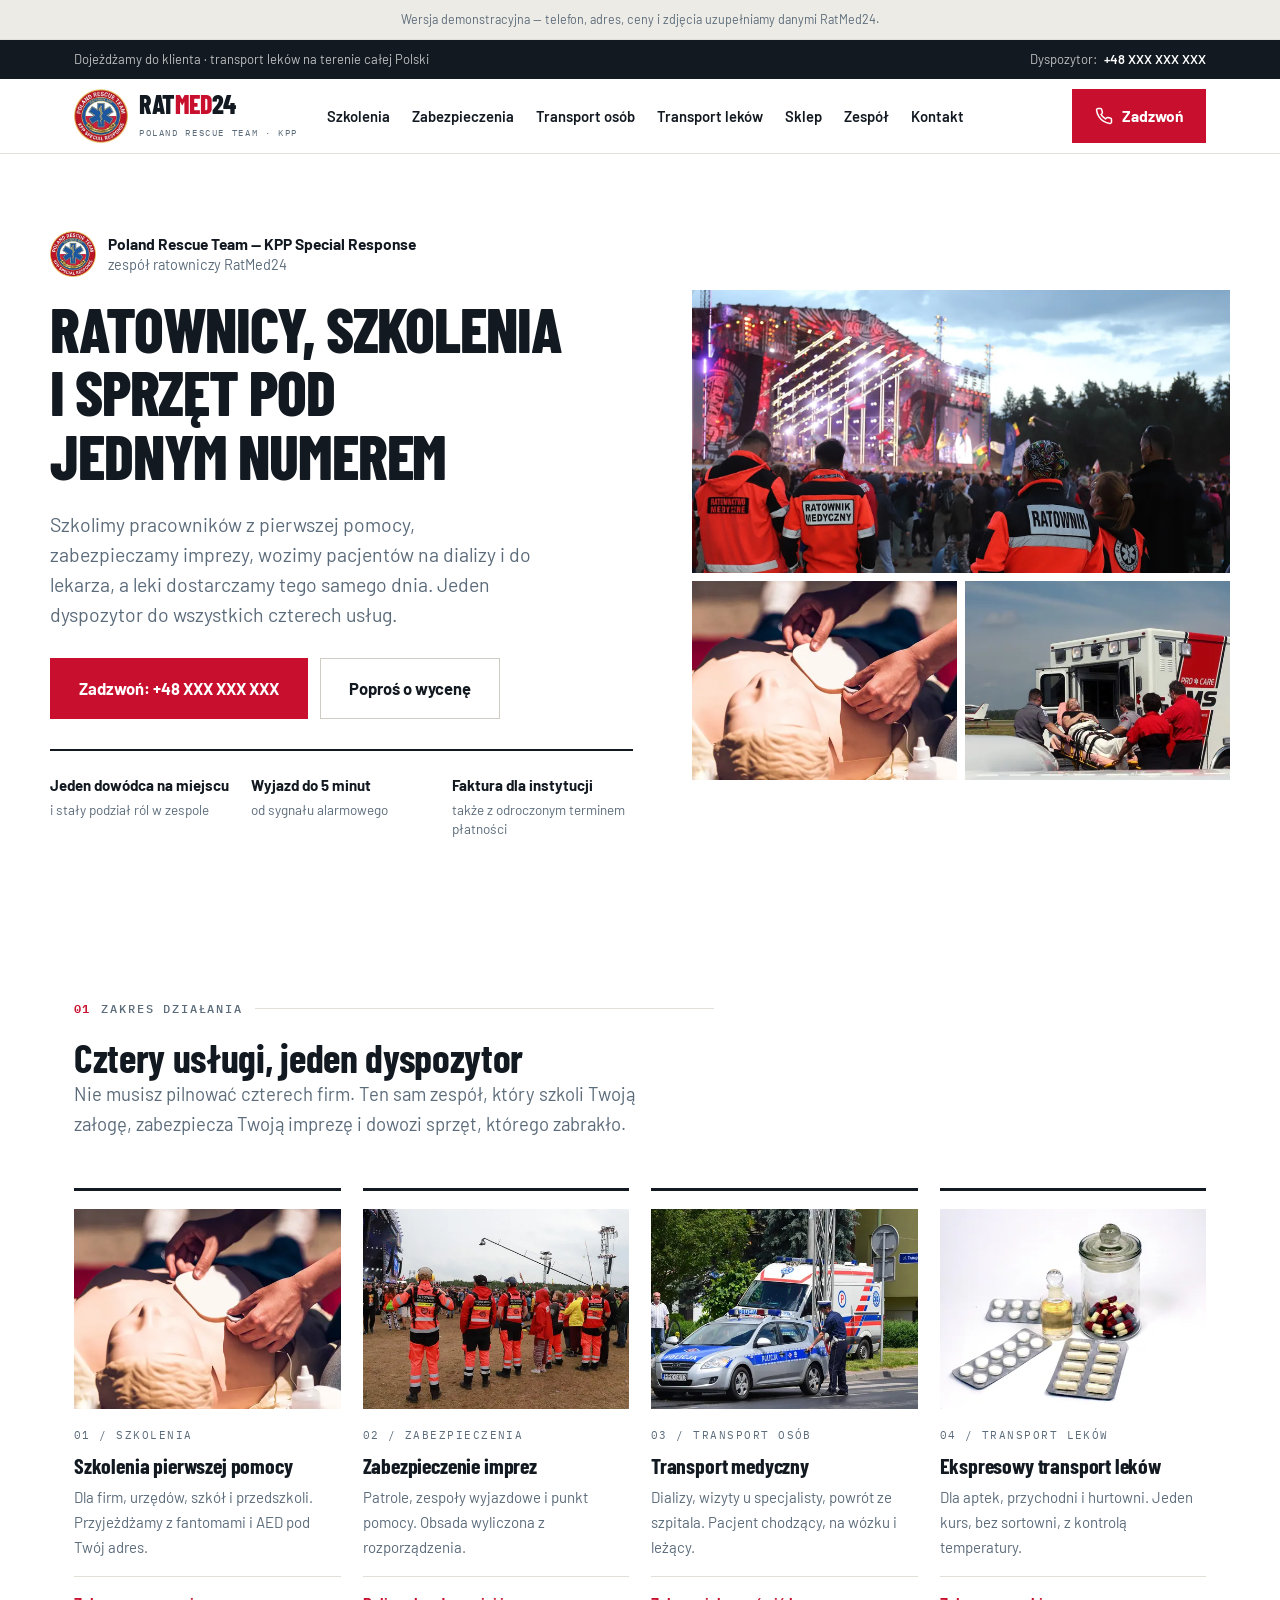
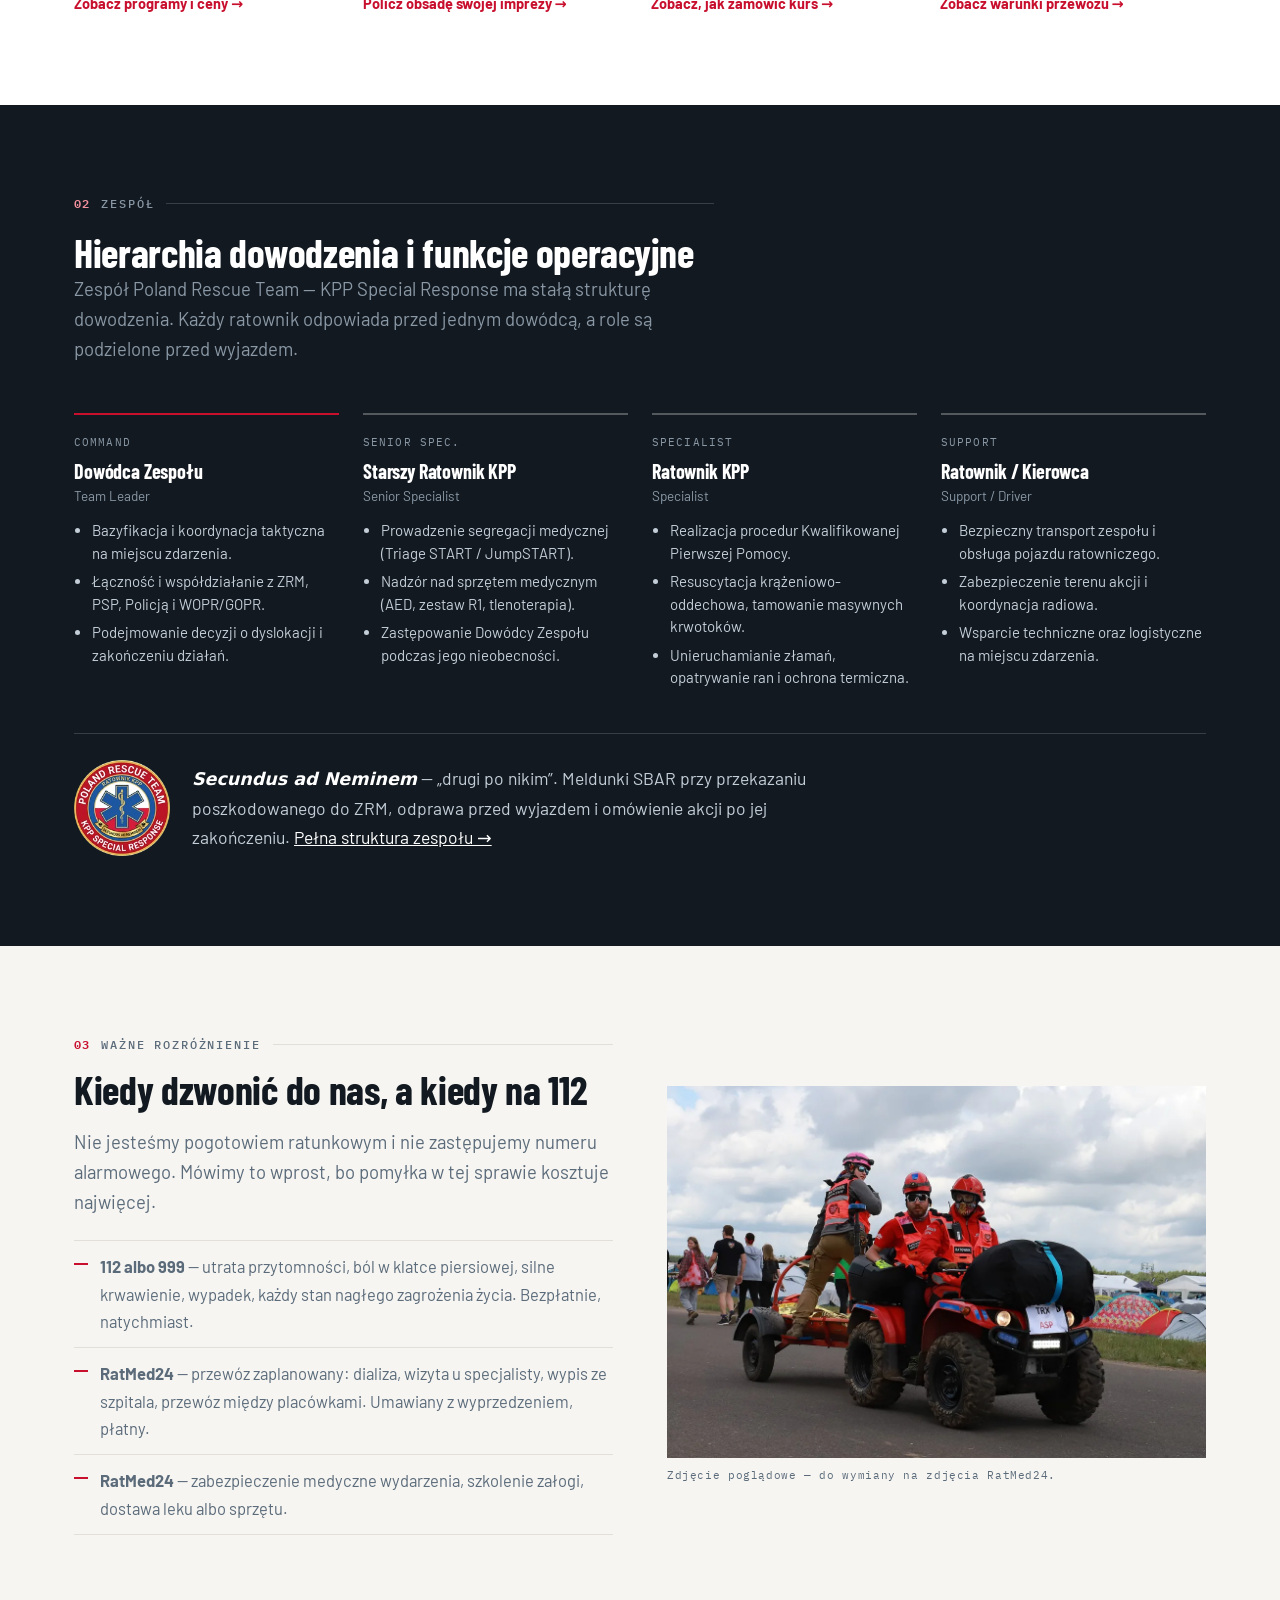
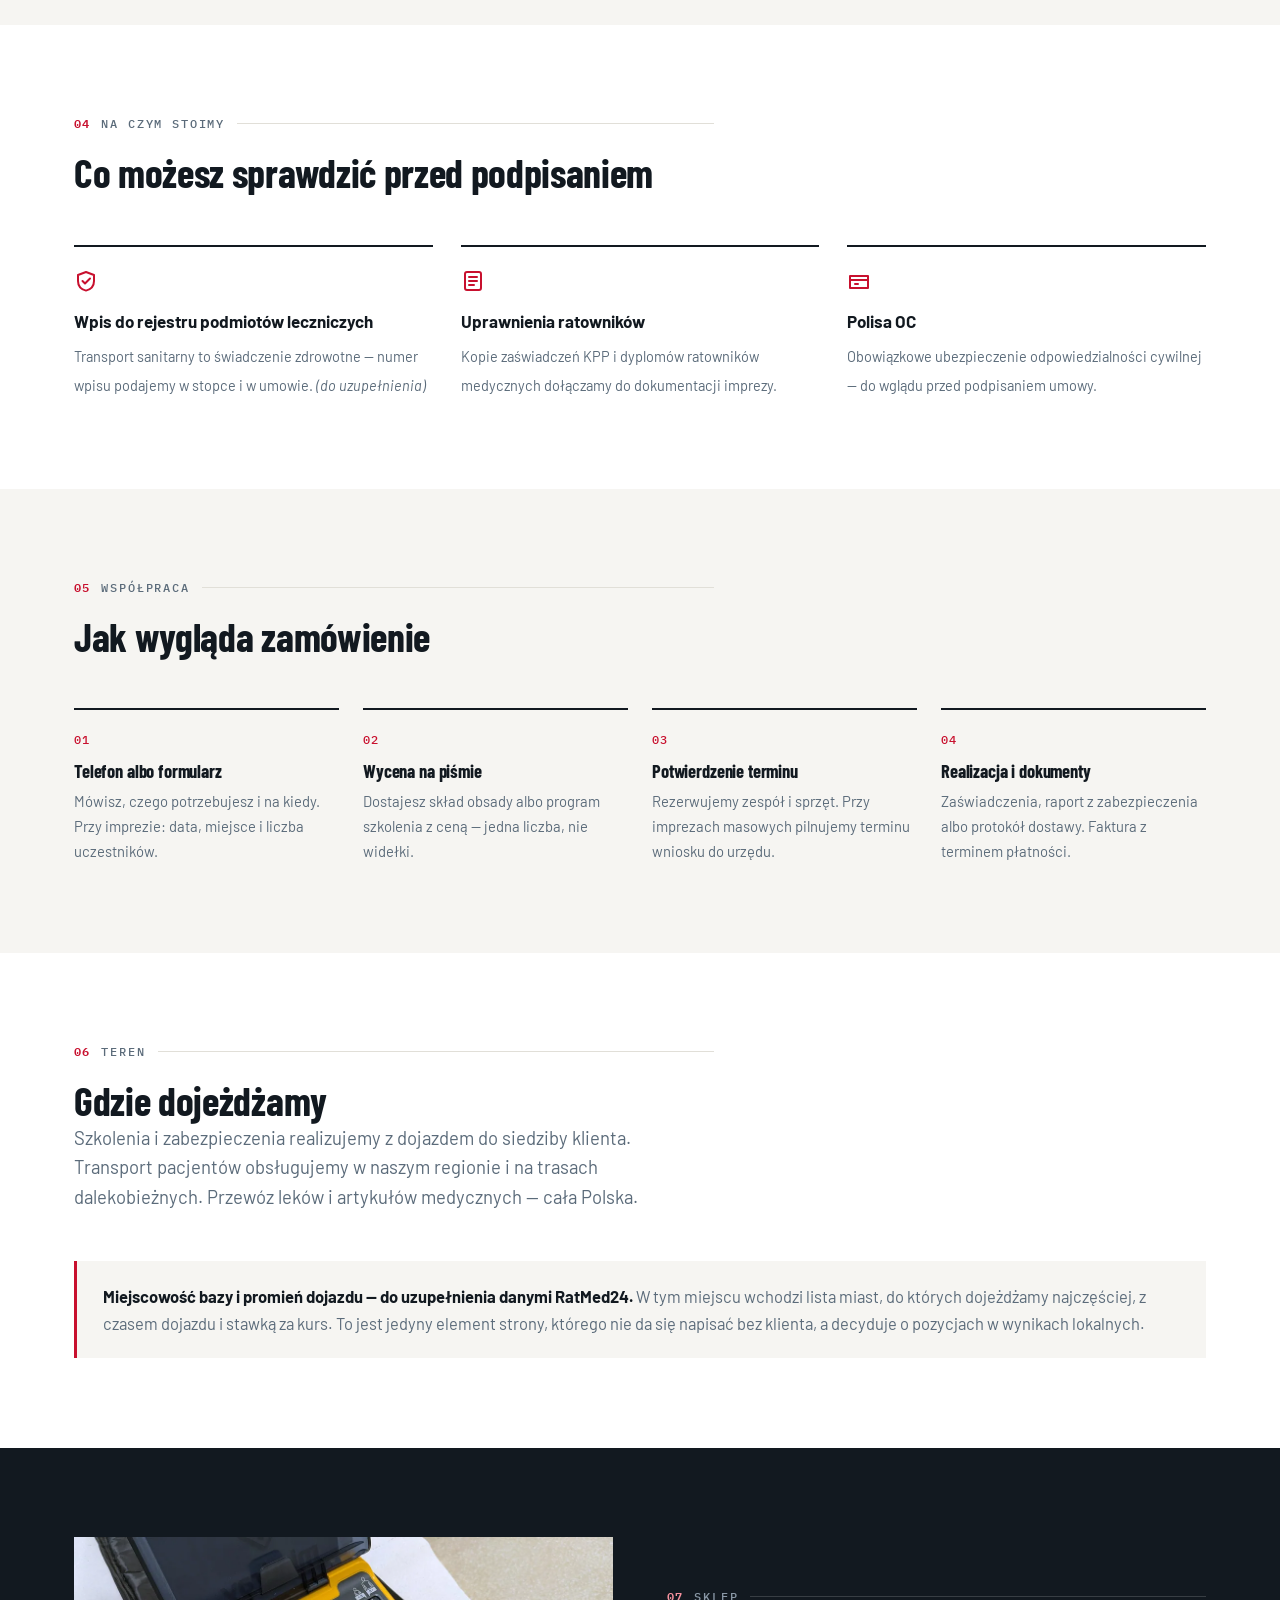
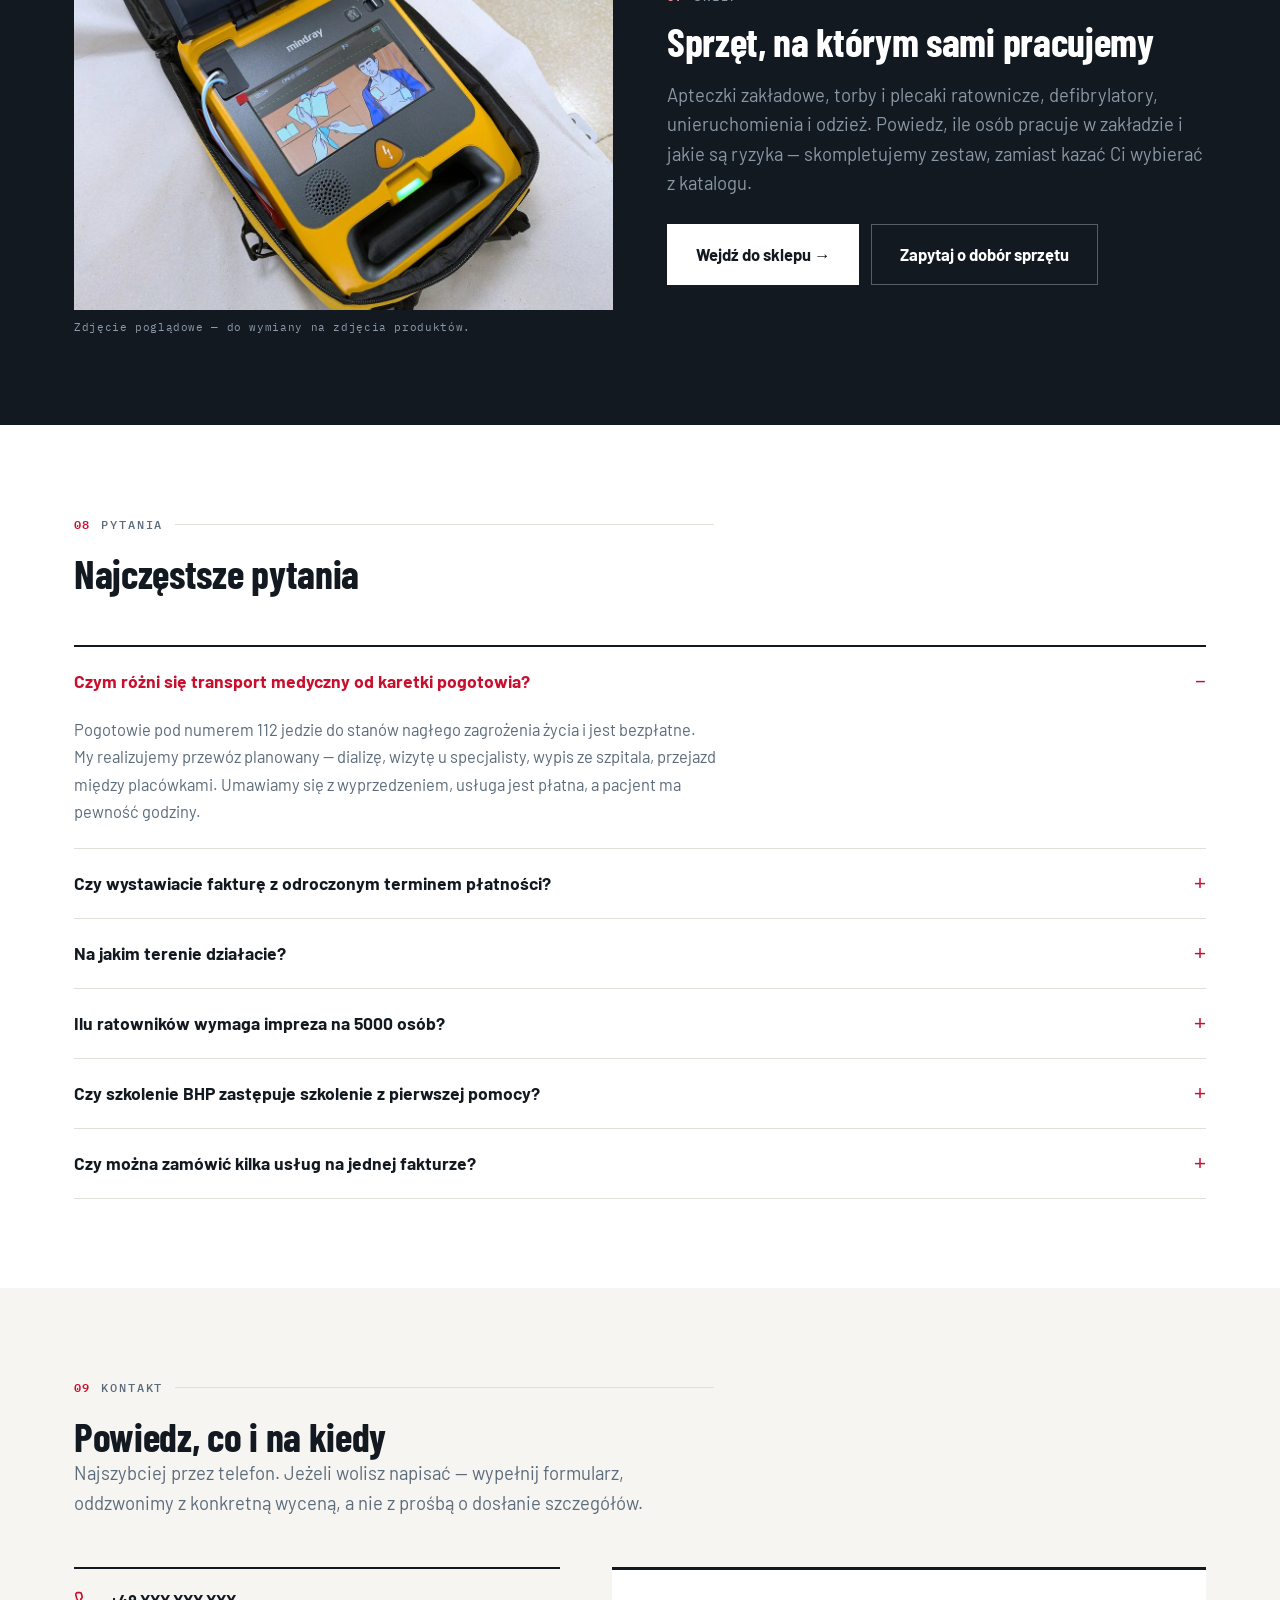
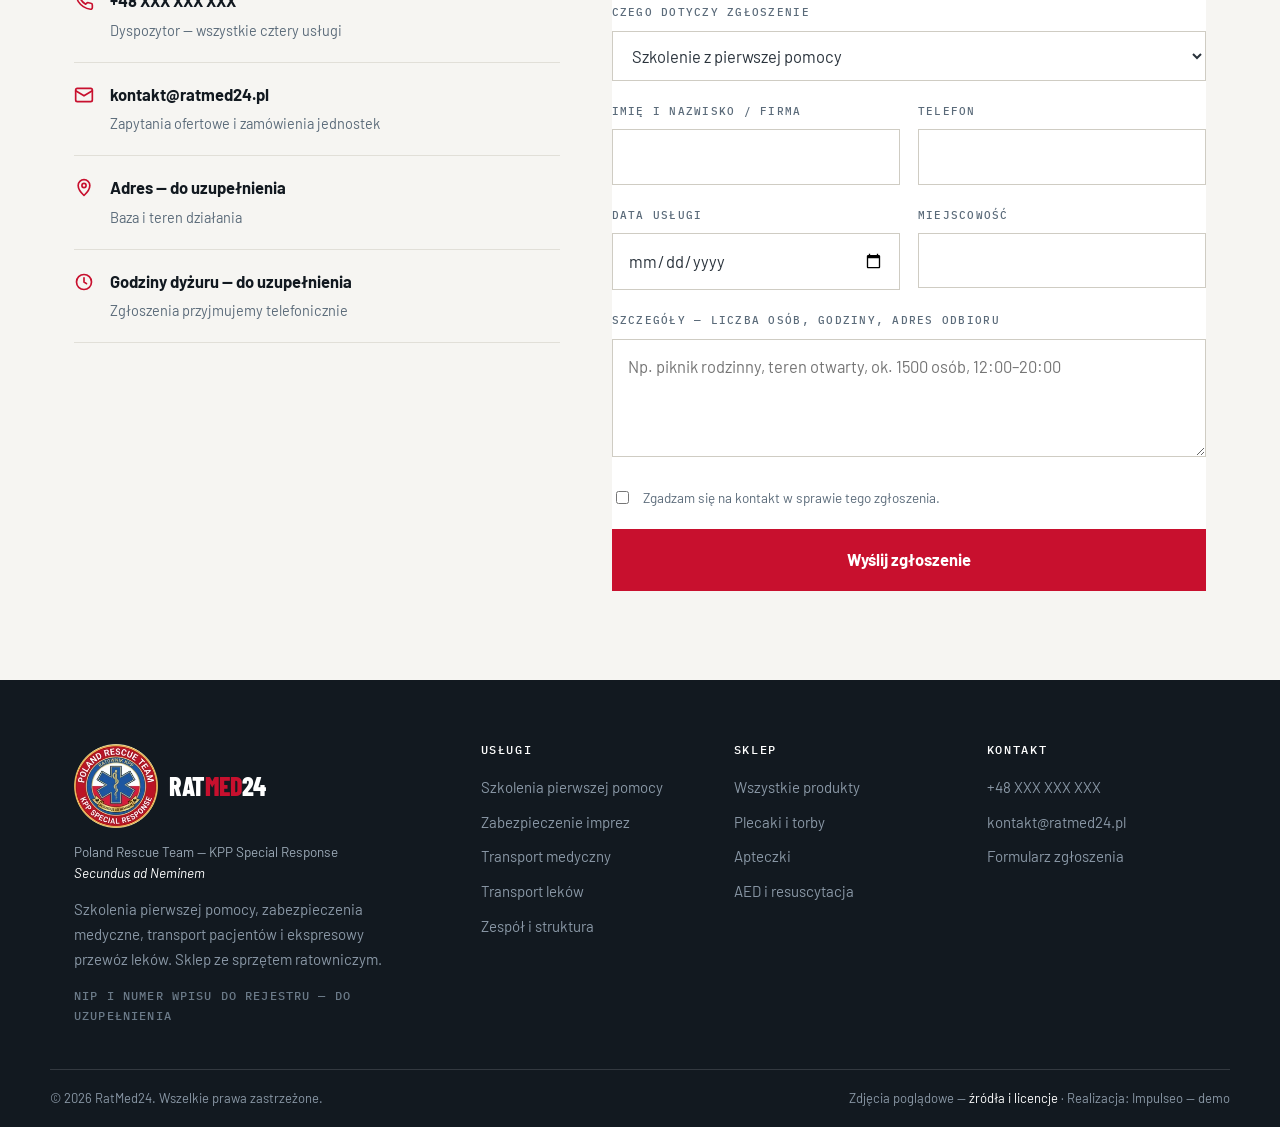
==== commit 88fb6abc: "Zespół Poland Rescue Team: emblemat jako logo, podstrona zespol.html, struktura z PDF Co-Authored-By" ====
--- a/index.html
+++ b/index.html
@@ -18,12 +18,13 @@
 <meta property="og:locale" content="pl_PL">
 <meta name="twitter:card" content="summary_large_image">
 
-<link rel="icon" href="data:image/svg+xml,<svg xmlns='http://www.w3.org/2000/svg' viewBox='0 0 64 64'><rect width='64' height='64' fill='%23121920'/><g fill='%23C8102E'><rect x='27' y='6' width='10' height='52' rx='5'/><rect x='27' y='6' width='10' height='52' rx='5' transform='rotate(60 32 32)'/><rect x='27' y='6' width='10' height='52' rx='5' transform='rotate(120 32 32)'/></g></svg>">
+<link rel="icon" type="image/webp" href="img/logo-prt-sm.webp">
+<link rel="apple-touch-icon" href="img/logo-prt-180.png">
 
 <link rel="preconnect" href="https://fonts.googleapis.com">
 <link rel="preconnect" href="https://fonts.gstatic.com" crossorigin>
 <link href="https://fonts.googleapis.com/css2?family=Barlow:wght@400;500;600;700&family=Barlow+Condensed:wght@700;800&family=IBM+Plex+Mono:wght@400;500&display=swap" rel="stylesheet">
-<link rel="stylesheet" href="assets/styles.css?v=4">
+<link rel="stylesheet" href="assets/styles.css?v=5">
 <link rel="preload" as="image" href="img/hero-ratownicy.webp" fetchpriority="high">
 <script type="application/ld+json">
 {
@@ -41,6 +42,10 @@
       "image":"https://impulseo-pl.github.io/ratmed24/img/hero-ratownicy.webp",
       "address":{"@type":"PostalAddress","addressCountry":"PL"},
       "areaServed":{"@type":"Country","name":"Polska"},
+      "logo":"https://impulseo-pl.github.io/ratmed24/img/logo-prt.webp",
+      "subOrganization":{"@type":"Organization","@id":"https://impulseo-pl.github.io/ratmed24/#zespol",
+        "name":"Poland Rescue Team - KPP Special Response","slogan":"Secundus ad Neminem",
+        "url":"https://impulseo-pl.github.io/ratmed24/zespol.html"},
       "hasOfferCatalog":{
         "@type":"OfferCatalog","name":"Uslugi RatMed24",
         "itemListElement":[
@@ -90,18 +95,10 @@
 <header class="nawigacja">
   <div class="wrap nawigacja__rzad">
     <a href="index.html" class="logo" aria-label="RatMed24 — strona główna">
-      <svg viewBox="0 0 64 64" aria-hidden="true">
-        <g fill="#C8102E">
-          <rect x="27" y="4" width="10" height="56" rx="5"/>
-          <rect x="27" y="4" width="10" height="56" rx="5" transform="rotate(60 32 32)"/>
-          <rect x="27" y="4" width="10" height="56" rx="5" transform="rotate(120 32 32)"/>
-        </g>
-        <path d="M32 17v30" stroke="#fff" stroke-width="3" stroke-linecap="round"/>
-        <path d="M32 22c4 1.6 4 5.4 0 7s-4 5.4 0 7" stroke="#fff" stroke-width="2.6" fill="none" stroke-linecap="round"/>
-      </svg>
+      <img class="logo__znak" src="img/logo-prt-sm.webp" width="160" height="160" alt="" decoding="async">
       <span>
         <span class="logo__nazwa">Rat<span>Med</span>24</span>
-        <span class="logo__pod">Ratownictwo · Szkolenia · Transport</span>
+        <span class="logo__pod">Poland Rescue Team · KPP</span>
       </span>
     </a>
 
@@ -112,6 +109,7 @@
         <li><a href="transport-medyczny.html">Transport osób</a></li>
         <li><a href="transport-lekow.html">Transport leków</a></li>
         <li><a href="sklep.html">Sklep</a></li>
+        <li><a href="zespol.html">Zespół</a></li>
         <li><a href="index.html#kontakt">Kontakt</a></li>
       </ul>
     </nav>
@@ -131,6 +129,10 @@
 <section class="hero3">
   <div class="wrap hero3__rzad">
     <div>
+      <p class="hero3__jednostka">
+        <img src="img/logo-prt-sm.webp" width="160" height="160" alt="" decoding="async">
+        <span><b>Poland Rescue Team — KPP Special Response</b>zespół ratowniczy RatMed24</span>
+      </p>
       <h1>Ratownicy, szkolenia i sprzęt pod jednym numerem</h1>
       <p class="hero3__lead">
         Szkolimy pracowników z pierwszej pomocy, zabezpieczamy imprezy, wozimy pacjentów
@@ -142,8 +144,8 @@
         <a class="guzik guzik--obrys guzik--duzy" href="#kontakt">Poproś o wycenę</a>
       </div>
       <div class="hero3__pod">
-        <span><b>Uprawnieni ratownicy</b>czynni zawodowo, nie wykładowcy</span>
-        <span><b>Wycena na konkret</b>skład i cena, nie „od–do”</span>
+        <span><b>Jeden dowódca na miejscu</b>i stały podział ról w zespole</span>
+        <span><b>Wyjazd do 5 minut</b>od sygnału alarmowego</span>
         <span><b>Faktura dla instytucji</b>także z odroczonym terminem płatności</span>
       </div>
     </div>
@@ -217,12 +219,60 @@
   </div>
 </section>
 
+<!-- ======================= ZESPÓŁ ======================= -->
+<section class="sekcja sekcja--ciemna" id="zespol">
+  <div class="wrap">
+    <div class="naglowek">
+      <span class="nad nad--jasny" data-nr="02">Zespół</span>
+      <h2>Hierarchia dowodzenia i funkcje operacyjne</h2>
+      <p class="olowek">
+        Zespół Poland Rescue Team — KPP Special Response ma stałą strukturę dowodzenia.
+        Każdy ratownik odpowiada przed jednym dowódcą, a role są podzielone przed wyjazdem.
+      </p>
+    </div>
+    <div class="etaty">
+      <div class="etat etat--dowodca">
+        <span class="etat__poziom">COMMAND</span>
+        <h3>Dowódca Zespołu</h3>
+        <span class="etat__en">Team Leader</span>
+        <ul><li>Bazyfikacja i koordynacja taktyczna na miejscu zdarzenia.</li><li>Łączność i współdziałanie z ZRM, PSP, Policją i WOPR/GOPR.</li><li>Podejmowanie decyzji o dyslokacji i zakończeniu działań.</li></ul>
+      </div>
+      <div class="etat">
+        <span class="etat__poziom">SENIOR SPEC.</span>
+        <h3>Starszy Ratownik KPP</h3>
+        <span class="etat__en">Senior Specialist</span>
+        <ul><li>Prowadzenie segregacji medycznej (Triage START / JumpSTART).</li><li>Nadzór nad sprzętem medycznym (AED, zestaw R1, tlenoterapia).</li><li>Zastępowanie Dowódcy Zespołu podczas jego nieobecności.</li></ul>
+      </div>
+      <div class="etat">
+        <span class="etat__poziom">SPECIALIST</span>
+        <h3>Ratownik KPP</h3>
+        <span class="etat__en">Specialist</span>
+        <ul><li>Realizacja procedur Kwalifikowanej Pierwszej Pomocy.</li><li>Resuscytacja krążeniowo-oddechowa, tamowanie masywnych krwotoków.</li><li>Unieruchamianie złamań, opatrywanie ran i ochrona termiczna.</li></ul>
+      </div>
+      <div class="etat">
+        <span class="etat__poziom">SUPPORT</span>
+        <h3>Ratownik / Kierowca</h3>
+        <span class="etat__en">Support / Driver</span>
+        <ul><li>Bezpieczny transport zespołu i obsługa pojazdu ratowniczego.</li><li>Zabezpieczenie terenu akcji i koordynacja radiowa.</li><li>Wsparcie techniczne oraz logistyczne na miejscu zdarzenia.</li></ul>
+      </div>
+    </div>
+    <div class="zespol-motto">
+      <img src="img/logo-prt-sm.webp" width="160" height="160" alt="Emblemat Poland Rescue Team" loading="lazy" decoding="async">
+      <p>
+        <b><i>Secundus ad Neminem</i></b> — „drugi po nikim”. Meldunki SBAR przy przekazaniu
+        poszkodowanego do ZRM, odprawa przed wyjazdem i omówienie akcji po jej zakończeniu.
+        <a href="zespol.html">Pełna struktura zespołu →</a>
+      </p>
+    </div>
+  </div>
+</section>
+
 <!-- ======================= KIEDY DO NAS, KIEDY 112 ======================= -->
 <section class="sekcja sekcja--tlo">
   <div class="wrap">
     <div class="dwie">
       <div>
-        <span class="nad" data-nr="02">Ważne rozróżnienie</span>
+        <span class="nad" data-nr="03">Ważne rozróżnienie</span>
         <h2>Kiedy dzwonić do nas, a kiedy na 112</h2>
         <p class="olowek">
           Nie jesteśmy pogotowiem ratunkowym i nie zastępujemy numeru alarmowego.
@@ -249,7 +299,7 @@
 <section class="sekcja">
   <div class="wrap">
     <div class="naglowek">
-      <span class="nad" data-nr="03">Na czym stoimy</span>
+      <span class="nad" data-nr="04">Na czym stoimy</span>
       <h2>Co możesz sprawdzić przed podpisaniem</h2>
     </div>
     <div class="dowody">
@@ -276,7 +326,7 @@
 <section class="sekcja sekcja--tlo">
   <div class="wrap">
     <div class="naglowek">
-      <span class="nad" data-nr="04">Współpraca</span>
+      <span class="nad" data-nr="05">Współpraca</span>
       <h2>Jak wygląda zamówienie</h2>
     </div>
     <div class="kroki">
@@ -304,7 +354,7 @@
 <section class="sekcja">
   <div class="wrap">
     <div class="naglowek">
-      <span class="nad" data-nr="05">Teren</span>
+      <span class="nad" data-nr="06">Teren</span>
       <h2>Gdzie dojeżdżamy</h2>
       <p class="olowek">
         Szkolenia i zabezpieczenia realizujemy z dojazdem do siedziby klienta. Transport pacjentów
@@ -326,7 +376,7 @@
   <div class="wrap">
     <div class="dwie dwie--odwrotnie">
       <div>
-        <span class="nad nad--jasny" data-nr="06">Sklep</span>
+        <span class="nad nad--jasny" data-nr="07">Sklep</span>
         <h2>Sprzęt, na którym sami pracujemy</h2>
         <p class="olowek">
           Apteczki zakładowe, torby i plecaki ratownicze, defibrylatory, unieruchomienia i odzież.
@@ -350,7 +400,7 @@
 <section class="sekcja">
   <div class="wrap">
     <div class="naglowek">
-      <span class="nad" data-nr="07">Pytania</span>
+      <span class="nad" data-nr="08">Pytania</span>
       <h2>Najczęstsze pytania</h2>
     </div>
     <div class="faq">
@@ -412,7 +462,7 @@
 <section class="sekcja sekcja--tlo" id="kontakt">
   <div class="wrap">
     <div class="naglowek">
-      <span class="nad" data-nr="08">Kontakt</span>
+      <span class="nad" data-nr="09">Kontakt</span>
       <h2>Powiedz, co i na kiedy</h2>
       <p class="olowek">
         Najszybciej przez telefon. Jeżeli wolisz napisać — wypełnij formularz, oddzwonimy
@@ -496,17 +546,10 @@
   <div class="wrap stopka__rzad">
     <div>
       <div class="stopka__logo">
-        <svg viewBox="0 0 64 64" aria-hidden="true">
-        <g fill="#C8102E">
-          <rect x="27" y="4" width="10" height="56" rx="5"/>
-          <rect x="27" y="4" width="10" height="56" rx="5" transform="rotate(60 32 32)"/>
-          <rect x="27" y="4" width="10" height="56" rx="5" transform="rotate(120 32 32)"/>
-        </g>
-        <path d="M32 17v30" stroke="#fff" stroke-width="3" stroke-linecap="round"/>
-        <path d="M32 22c4 1.6 4 5.4 0 7s-4 5.4 0 7" stroke="#fff" stroke-width="2.6" fill="none" stroke-linecap="round"/>
-      </svg>
+        <img class="stopka__znak" src="img/logo-prt-sm.webp" width="160" height="160" alt="Emblemat Poland Rescue Team — KPP Special Response" loading="lazy" decoding="async">
         <span class="logo__nazwa">Rat<span>Med</span>24</span>
       </div>
+      <p class="stopka__jednostka">Poland Rescue Team — KPP Special Response<br><i>Secundus ad Neminem</i></p>
       <p style="max-width:40ch">
         Szkolenia pierwszej pomocy, zabezpieczenia medyczne, transport pacjentów
         i ekspresowy przewóz leków. Sklep ze sprzętem ratowniczym.
@@ -520,6 +563,7 @@
         <li><a href="zabezpieczenie-medyczne-imprez.html">Zabezpieczenie imprez</a></li>
         <li><a href="transport-medyczny.html">Transport medyczny</a></li>
         <li><a href="transport-lekow.html">Transport leków</a></li>
+        <li><a href="zespol.html">Zespół i struktura</a></li>
       </ul>
     </div>
     <div>
@@ -551,6 +595,6 @@
   <a href="index.html#kontakt">Napisz</a>
 </div>
 
-<script src="assets/app.js?v=4" defer></script>
+<script src="assets/app.js?v=5" defer></script>
 </body>
 </html>
--- a/assets/styles.css
+++ b/assets/styles.css
@@ -129,7 +129,7 @@
 .nawigacja__rzad{ display:flex; align-items:center; gap:18px; height:74px; }
 
 .logo{ display:flex; align-items:center; gap:11px; text-decoration:none; flex:none; }
-.logo svg{ width:38px; height:38px; flex:none; }
+.logo__znak{ width:54px; height:54px; flex:none; display:block; }
 .logo__nazwa{
   font-family:'Barlow Condensed',sans-serif; font-weight:800; font-size:26px;
   letter-spacing:-.015em; color:var(--atrament); text-transform:uppercase; line-height:1;
@@ -646,7 +646,9 @@
 .stopka a{ text-decoration:none; }
 .stopka a:hover{ color:#fff; }
 .stopka__logo{ display:flex; align-items:center; gap:11px; margin-bottom:18px; }
-.stopka__logo svg{ width:36px; height:36px; }
+.stopka__znak{ width:84px; height:84px; flex:none; display:block; }
+.stopka__jednostka{ font-size:13.5px; color:#9AA8B5; margin:-4px 0 14px; line-height:1.5; }
+.stopka__jednostka i{ color:#fff; font-style:italic; }
 .stopka__logo .logo__nazwa{ color:#fff; }
 .stopka__dol{
   border-top:1px solid rgba(255,255,255,.14); padding:18px 0; display:flex;
@@ -655,6 +657,57 @@
 .stopka__dol a{ color:#fff; }
 
 .pasek-tel{ display:none; }
+
+/* --------------------------------------------------------------------------
+   15. ZESPÓŁ — POLAND RESCUE TEAM
+   -------------------------------------------------------------------------- */
+.hero3__jednostka{
+  display:flex; align-items:center; gap:12px; margin:0 0 20px;
+  font-size:14.5px; color:var(--stal); line-height:1.35;
+}
+.hero3__jednostka img{ width:46px; height:46px; flex:none; }
+.hero3__jednostka b{ display:block; color:var(--atrament); font-size:15.5px; }
+
+.etaty{ display:grid; grid-template-columns:repeat(4,1fr); gap:24px; }
+.etat{ border-top:2px solid var(--atrament); padding-top:18px; }
+.etat--dowodca{ border-top-color:var(--czerwien); }
+.etat__poziom{
+  display:block; font-family:'IBM Plex Mono',monospace; font-size:11px;
+  letter-spacing:.1em; color:var(--stal); margin-bottom:10px;
+}
+.etat h3{ font-size:20px; margin:0 0 2px; }
+.etat__en{ display:block; font-size:13.5px; color:var(--stal); margin-bottom:12px; }
+.etat ul{ margin:0; padding-left:18px; font-size:15px; color:var(--tekst); line-height:1.5; }
+.etat li + li{ margin-top:6px; }
+
+.zespol-motto{
+  display:flex; align-items:center; gap:22px; margin-top:44px; padding-top:26px;
+  border-top:1px solid var(--kreska);
+}
+.zespol-motto img{ width:96px; height:96px; flex:none; }
+.zespol-motto p{ margin:0; color:var(--stal); max-width:62ch; }
+.zespol-motto b{ color:var(--atrament); }
+
+.sekcja--ciemna .etat{ border-top-color:rgba(255,255,255,.28); }
+.sekcja--ciemna .etat--dowodca{ border-top-color:var(--czerwien); }
+.sekcja--ciemna .etat__poziom,.sekcja--ciemna .etat__en{ color:var(--stal-2); }
+.sekcja--ciemna .etat ul{ color:#C4CED8; }
+.sekcja--ciemna .zespol-motto{ border-top-color:rgba(255,255,255,.16); }
+.sekcja--ciemna .zespol-motto p{ color:#C4CED8; }
+.sekcja--ciemna .zespol-motto b{ color:#fff; }
+.sekcja--ciemna .zespol-motto a{ color:#fff; }
+
+.emblemat{ margin:0; display:grid; place-items:center; background:var(--papier); padding:clamp(24px,4vw,48px); }
+.emblemat img{ width:min(100%,420px); height:auto; display:block; }
+
+@media (max-width:1080px){
+  .etaty{ grid-template-columns:repeat(2,1fr); gap:30px 24px; }
+}
+@media (max-width:660px){
+  .etaty{ grid-template-columns:1fr; }
+  .zespol-motto{ flex-direction:column; align-items:flex-start; }
+  .logo__znak{ width:46px; height:46px; }
+}
 
 /* --------------------------------------------------------------------------
    14. RESPONSYWNOŚĆ
@@ -669,7 +722,7 @@
   .dalej{ grid-template-columns:1fr; gap:0; }
   .dalej a{ padding-bottom:16px; }
 }
-@media (max-width:900px){
+@media (max-width:1080px){
   .menu{ display:none; }
   .menu[data-otwarte="1"]{
     display:flex; flex-direction:column; position:absolute; top:74px; left:0; right:0;
@@ -679,6 +732,8 @@
   .menu[data-otwarte="1"] a{ padding:14px 8px; border-bottom:1px solid var(--kreska); }
   .menu[data-otwarte="1"] a::after{ display:none; }
   .hamburger{ display:flex; }
+}
+@media (max-width:900px){
   .nawigacja__akcja a.guzik--czerwony{ display:none; }
   .hero3__rzad{ grid-template-columns:1fr; gap:34px; }
   .dwie{ grid-template-columns:1fr; }
